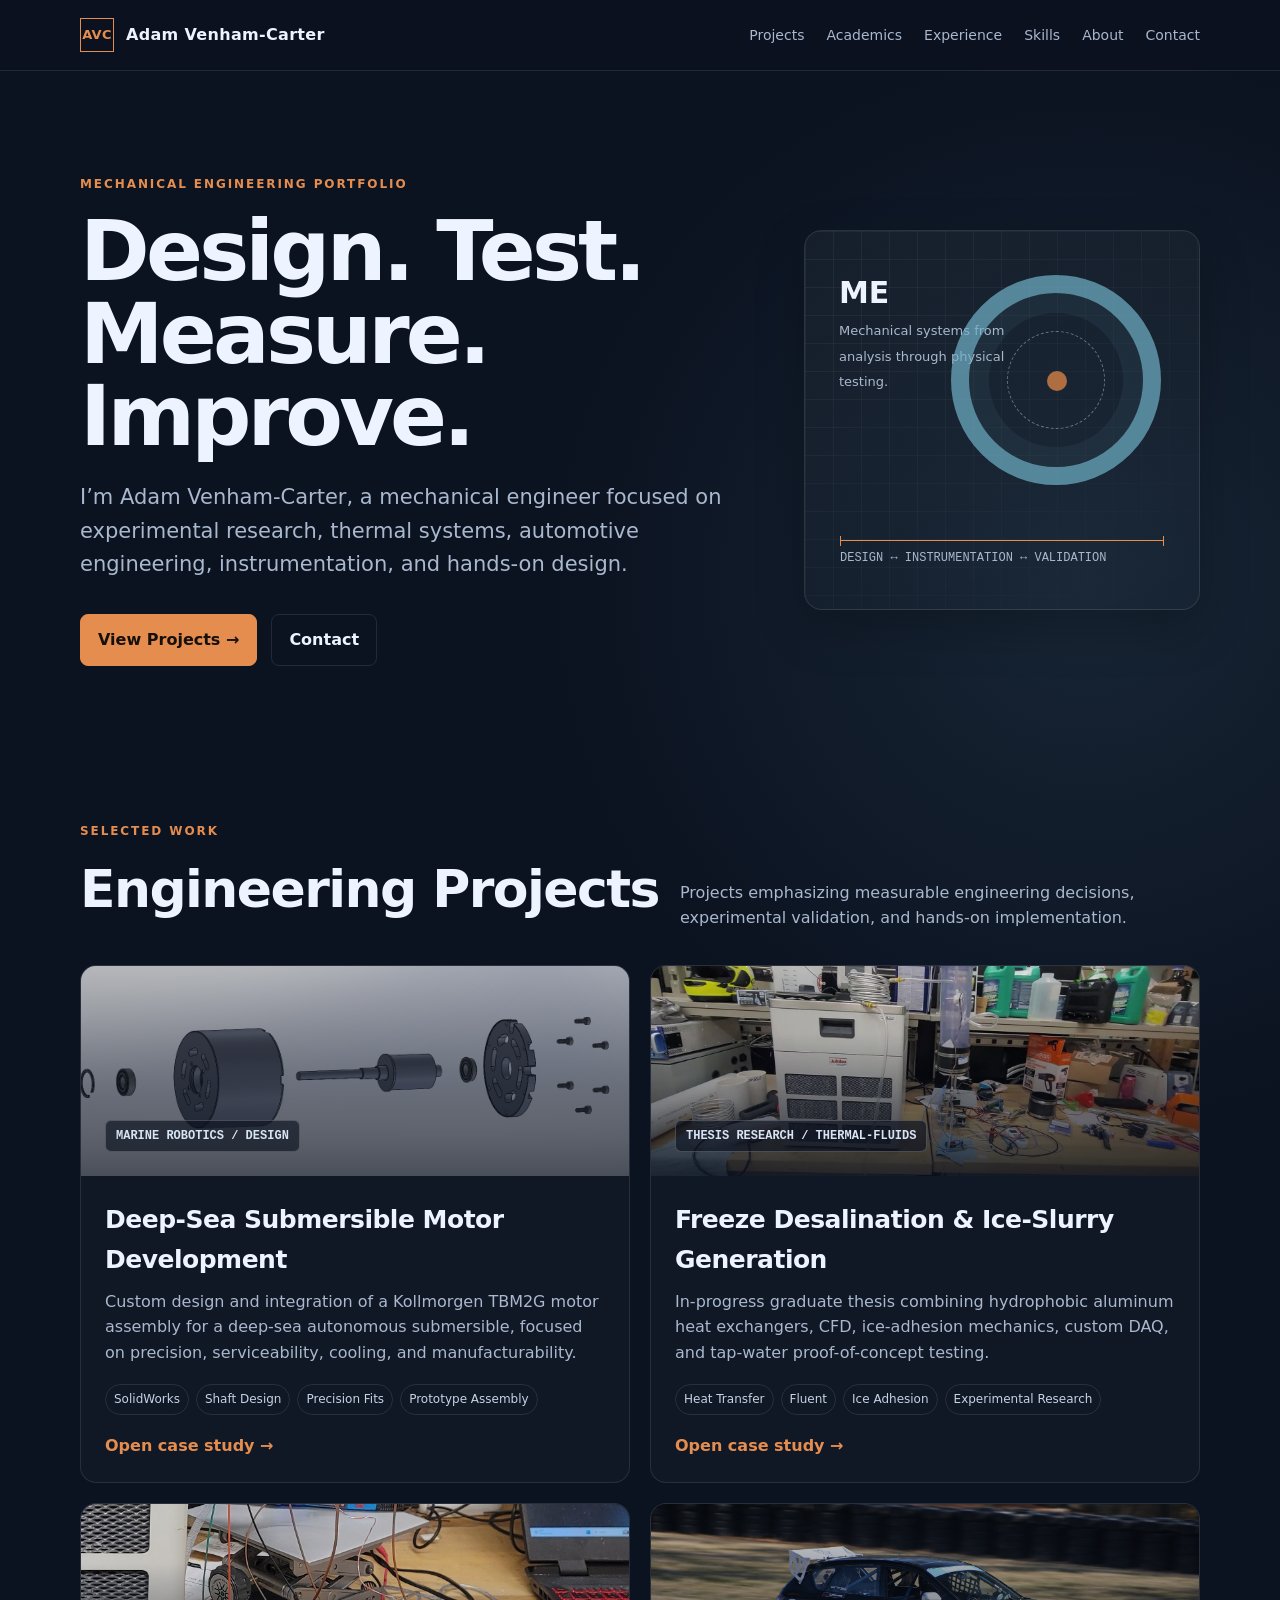
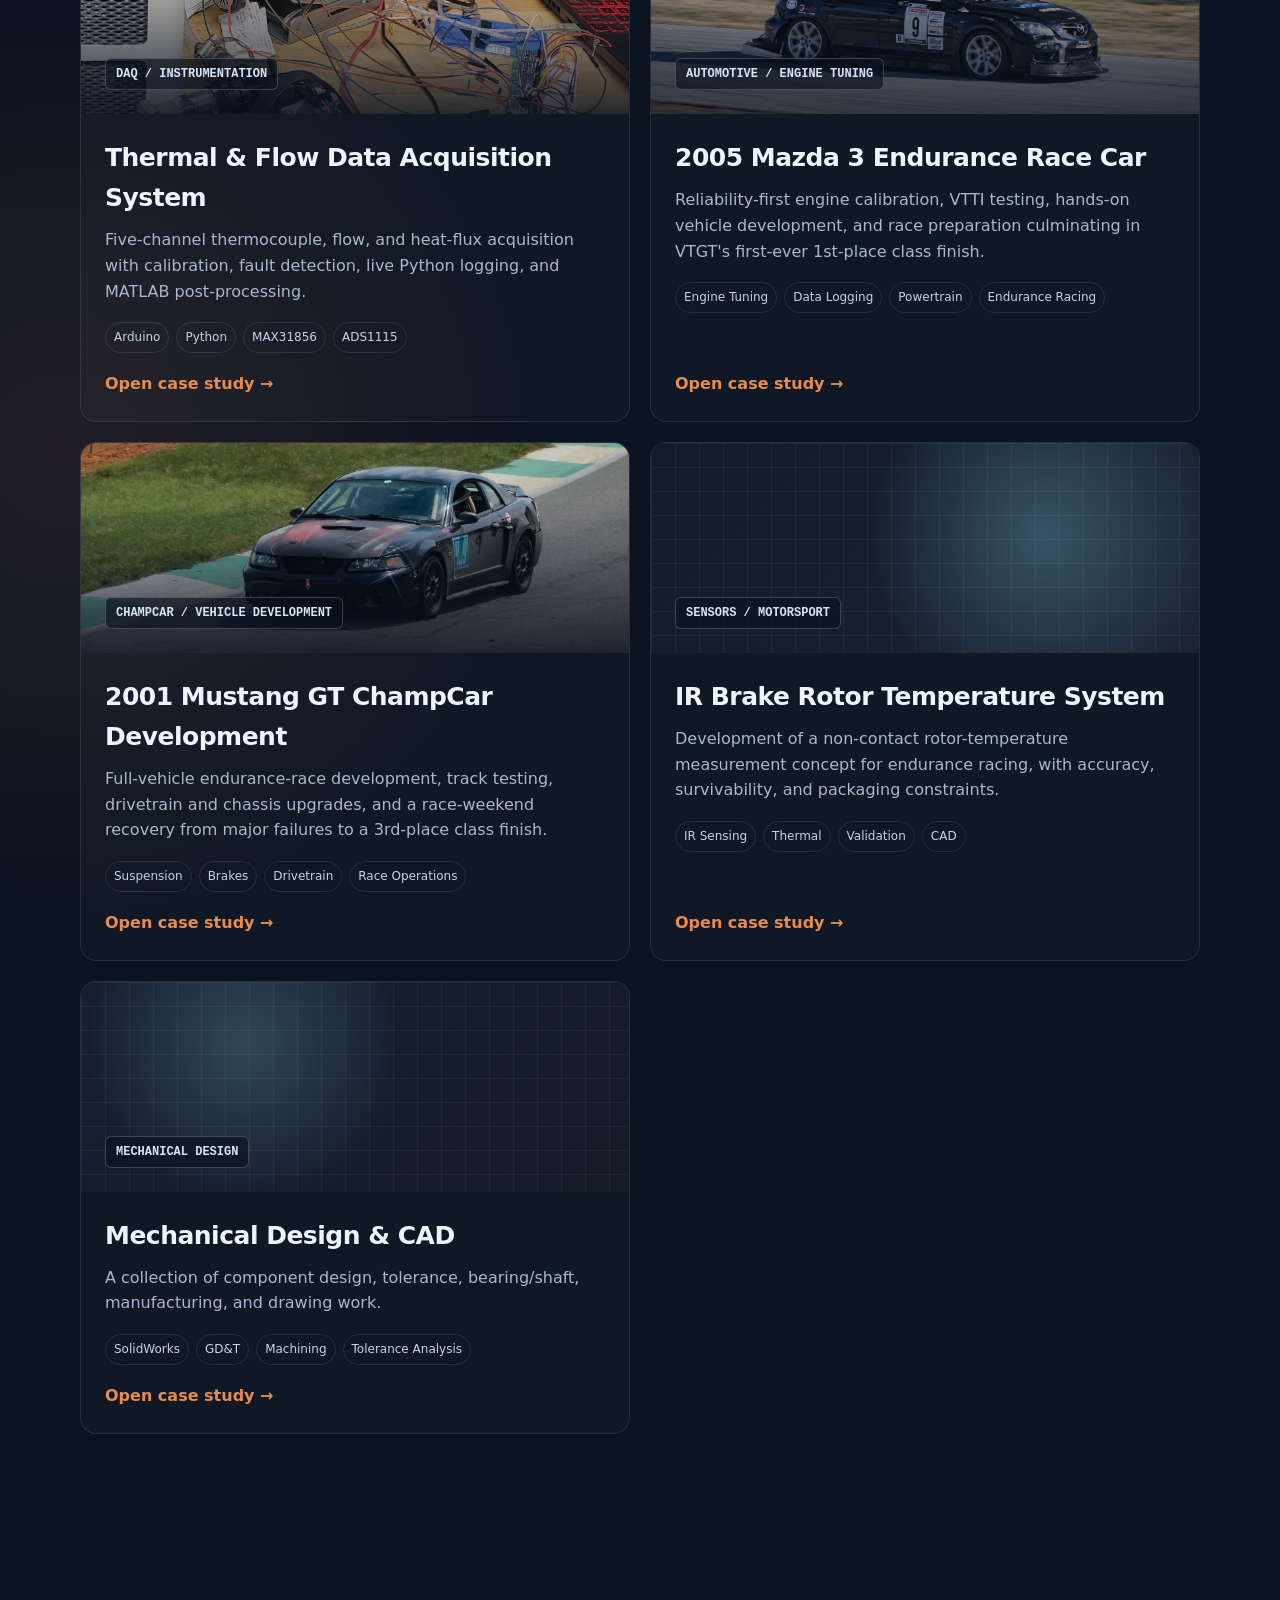
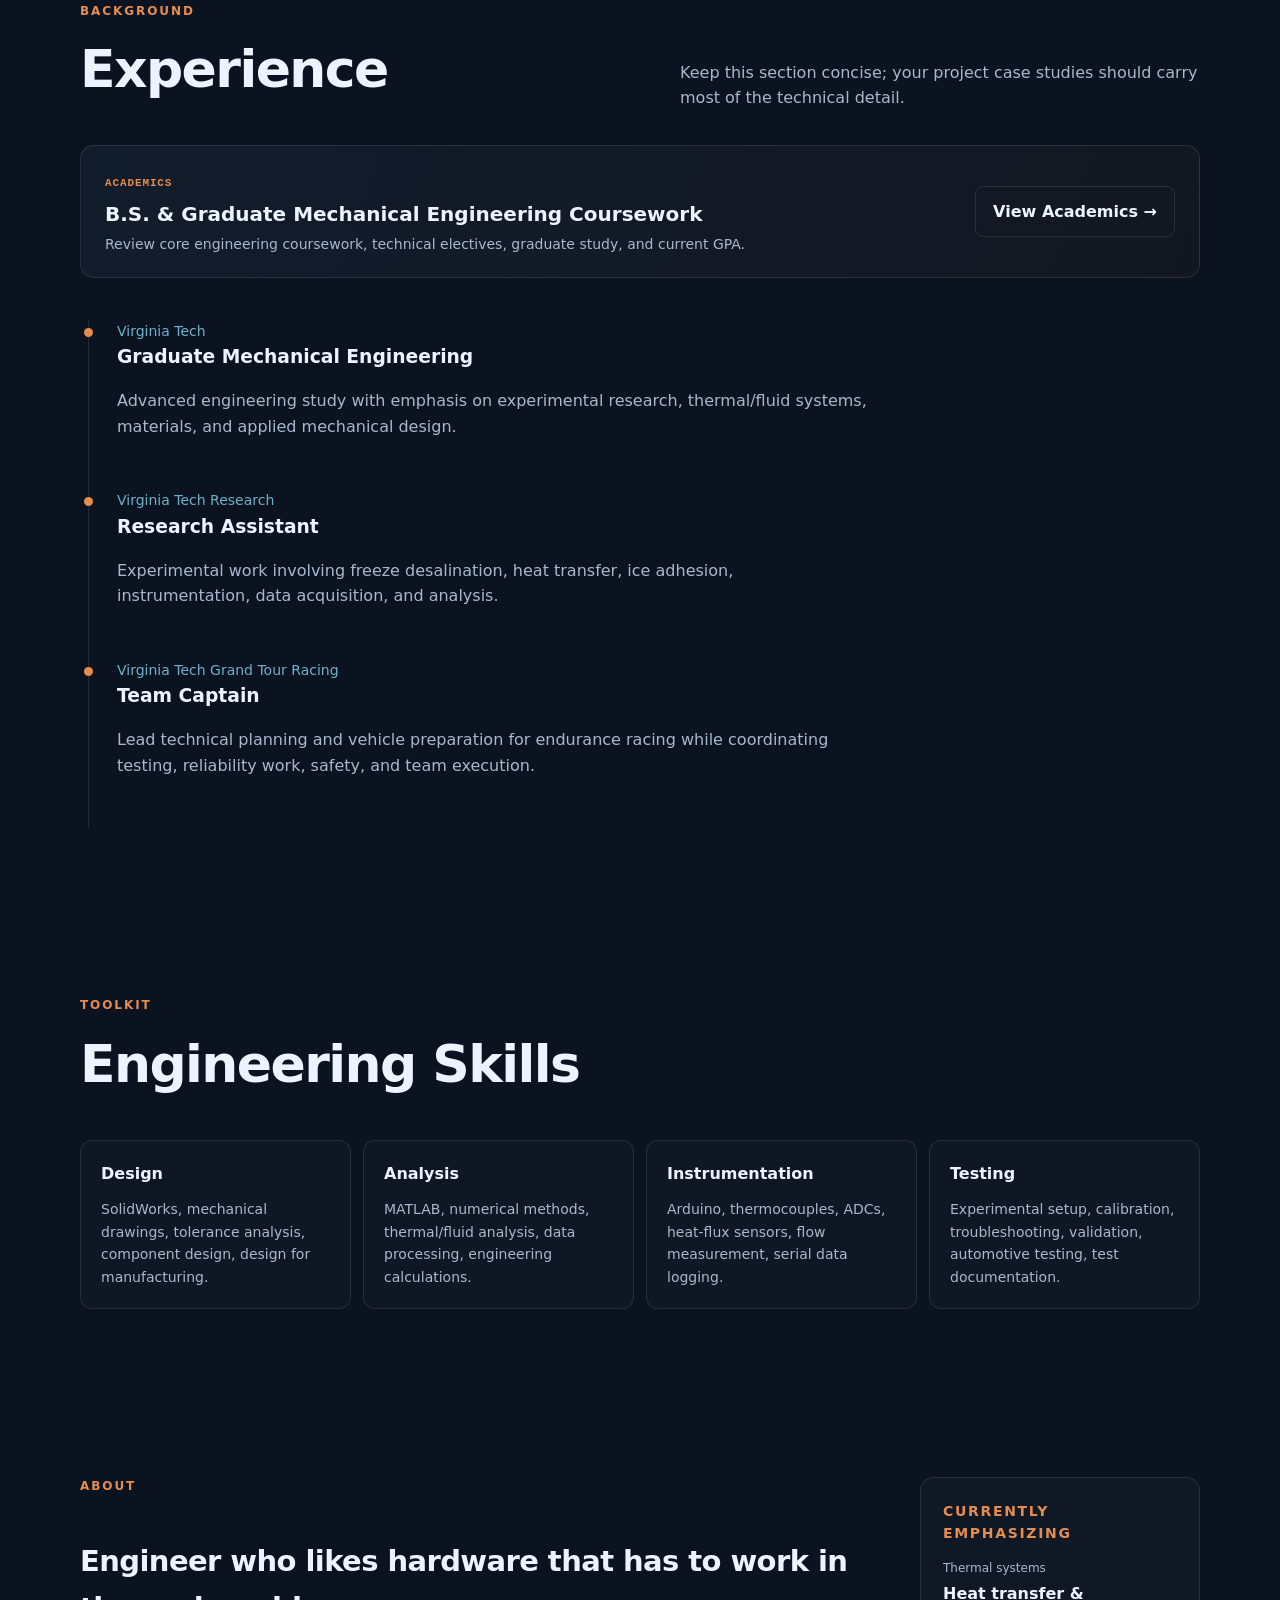
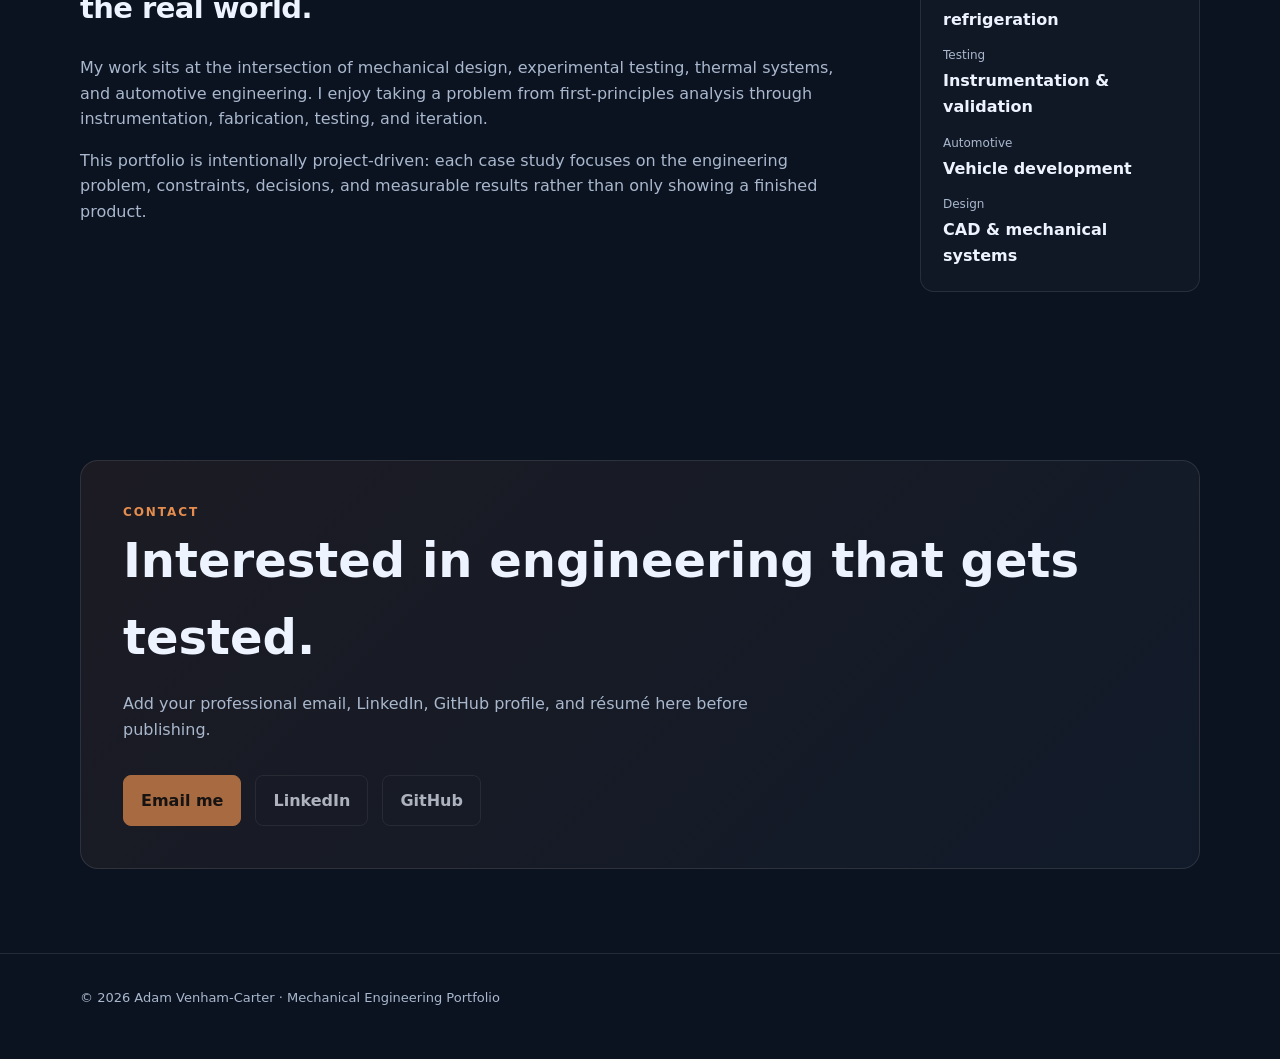
==== index.html @ ecc7b0bc "Polish freeze desalination Polish freeze desalination study and add DAQ V3 case study" ====
<!doctype html>
<html lang="en">
<head>
  <meta charset="utf-8">
  <meta name="viewport" content="width=device-width, initial-scale=1">
  <meta name="description" content="Engineering portfolio of Adam Venham-Carter — mechanical engineering, experimental research, automotive systems, instrumentation, and design.">
  <title>Adam Venham-Carter | Mechanical Engineering Portfolio</title>
  <link rel="stylesheet" href="styles.css">
</head>
<body>
<header class="site-header">
  <nav class="nav container" aria-label="Main navigation">
    <a class="brand" href="#top"><span class="brand-mark">AVC</span><span>Adam Venham-Carter</span></a>
    <button class="menu-btn" aria-label="Toggle navigation">Menu</button>
    <div class="nav-links">
      <a href="#projects">Projects</a><a href="academics.html">Academics</a><a href="#experience">Experience</a><a href="#skills">Skills</a><a href="#about">About</a><a href="#contact">Contact</a>
    </div>
  </nav>
</header>

<main id="top">
<section class="hero">
  <div class="container hero-grid">
    <div>
      <div class="eyebrow">Mechanical Engineering Portfolio</div>
      <h1>Design. Test. Measure. Improve.</h1>
      <p class="hero-copy">I’m Adam Venham-Carter, a mechanical engineer focused on experimental research, thermal systems, automotive engineering, instrumentation, and hands-on design.</p>
      <div class="cta-row">
        <a class="btn primary" href="#projects">View Projects →</a>
        <a class="btn secondary" href="#contact">Contact</a>
      </div>
    </div>
    <div class="hero-visual" aria-hidden="true">
      <div class="grid-paper"></div><div class="hero-stat"><strong>ME</strong><span>Mechanical systems from analysis through physical testing.</span></div><div class="rotor"></div><div class="dimension">DESIGN ↔ INSTRUMENTATION ↔ VALIDATION</div>
    </div>
  </div>
</section>

<section id="projects" class="section">
  <div class="container">
    <div class="section-head"><div><div class="kicker">Selected Work</div><h2>Engineering Projects</h2></div><p>Projects emphasizing measurable engineering decisions, experimental validation, and hands-on implementation.</p></div>
    <div class="project-grid">
      <article class="card"><div class="card-art art-cmar"><span class="art-label">MARINE ROBOTICS / DESIGN</span></div><div class="card-body"><h3>Deep-Sea Submersible Motor Development</h3><p>Custom design and integration of a Kollmorgen TBM2G motor assembly for a deep-sea autonomous submersible, focused on precision, serviceability, cooling, and manufacturability.</p><div class="tags"><span class="tag">SolidWorks</span><span class="tag">Shaft Design</span><span class="tag">Precision Fits</span><span class="tag">Prototype Assembly</span></div><a class="card-link" href="projects/cmar-motor.html">Open case study →</a></div></article>
      <article class="card freeze-card"><div class="card-art art-freeze"><img class="card-art-photo" src="assets/freeze/card-cover.jpg" alt="Freeze desalination proof-of-concept apparatus with chiller, aluminum coil, and separator"><span class="art-label">THESIS RESEARCH / THERMAL-FLUIDS</span></div><div class="card-body"><h3>Freeze Desalination &amp; Ice-Slurry Generation</h3><p>In-progress graduate thesis combining hydrophobic aluminum heat exchangers, CFD, ice-adhesion mechanics, custom DAQ, and tap-water proof-of-concept testing.</p><div class="tags"><span class="tag">Heat Transfer</span><span class="tag">Fluent</span><span class="tag">Ice Adhesion</span><span class="tag">Experimental Research</span></div><a class="card-link" href="projects/freeze-desalination.html">Open case study →</a></div></article>
      <article class="card daq-card"><div class="card-art art-daq"><img class="card-art-photo" src="assets/daq/hardware.jpg" alt="Arduino DAQ hardware connected to the freeze desalination experimental loop"><span class="art-label">DAQ / INSTRUMENTATION</span></div><div class="card-body"><h3>Thermal &amp; Flow Data Acquisition System</h3><p>Five-channel thermocouple, flow, and heat-flux acquisition with calibration, fault detection, live Python logging, and MATLAB post-processing.</p><div class="tags"><span class="tag">Arduino</span><span class="tag">Python</span><span class="tag">MAX31856</span><span class="tag">ADS1115</span></div><a class="card-link" href="projects/daq-system.html">Open case study →</a></div></article>
      <article class="card"><div class="card-art art-race"><span class="art-label">AUTOMOTIVE / ENGINE TUNING</span></div><div class="card-body"><h3>2005 Mazda 3 Endurance Race Car</h3><p>Reliability-first engine calibration, VTTI testing, hands-on vehicle development, and race preparation culminating in VTGT's first-ever 1st-place class finish.</p><div class="tags"><span class="tag">Engine Tuning</span><span class="tag">Data Logging</span><span class="tag">Powertrain</span><span class="tag">Endurance Racing</span></div><a class="card-link" href="projects/vtgt.html">Open case study →</a></div></article>
      <article class="card mustang-card"><div class="card-art art-mustang"><img class="card-art-photo" src="assets/mustang/track-testing.jpg" alt="2001 Ford Mustang GT number 409 on track during pre-race testing"><span class="art-label">CHAMPCAR / VEHICLE DEVELOPMENT</span></div><div class="card-body"><h3>2001 Mustang GT ChampCar Development</h3><p>Full-vehicle endurance-race development, track testing, drivetrain and chassis upgrades, and a race-weekend recovery from major failures to a 3rd-place class finish.</p><div class="tags"><span class="tag">Suspension</span><span class="tag">Brakes</span><span class="tag">Drivetrain</span><span class="tag">Race Operations</span></div><a class="card-link" href="projects/mustang-champcar.html">Open case study →</a></div></article>
      <article class="card"><div class="card-art art-brake"><span class="art-label">SENSORS / MOTORSPORT</span></div><div class="card-body"><h3>IR Brake Rotor Temperature System</h3><p>Development of a non-contact rotor-temperature measurement concept for endurance racing, with accuracy, survivability, and packaging constraints.</p><div class="tags"><span class="tag">IR Sensing</span><span class="tag">Thermal</span><span class="tag">Validation</span><span class="tag">CAD</span></div><a class="card-link" href="projects/brake-temperature.html">Open case study →</a></div></article>
      <article class="card"><div class="card-art art-cad"><span class="art-label">MECHANICAL DESIGN</span></div><div class="card-body"><h3>Mechanical Design & CAD</h3><p>A collection of component design, tolerance, bearing/shaft, manufacturing, and drawing work.</p><div class="tags"><span class="tag">SolidWorks</span><span class="tag">GD&T</span><span class="tag">Machining</span><span class="tag">Tolerance Analysis</span></div><a class="card-link" href="projects/mechanical-design.html">Open case study →</a></div></article>
    </div>
  </div>
</section>

<section id="experience" class="section">
  <div class="container">
    <div class="section-head"><div><div class="kicker">Background</div><h2>Experience</h2></div><p>Keep this section concise; your project case studies should carry most of the technical detail.</p></div>
    <div class="academics-callout"><div><span class="course-code">ACADEMICS</span><h3>B.S. &amp; Graduate Mechanical Engineering Coursework</h3><p>Review core engineering coursework, technical electives, graduate study, and current GPA.</p></div><a class="btn secondary" href="academics.html">View Academics →</a></div>
    <div class="timeline">
      <div class="timeline-item"><div class="meta">Virginia Tech</div><h3>Graduate Mechanical Engineering</h3><p>Advanced engineering study with emphasis on experimental research, thermal/fluid systems, materials, and applied mechanical design.</p></div>
      <div class="timeline-item"><div class="meta">Virginia Tech Research</div><h3>Research Assistant</h3><p>Experimental work involving freeze desalination, heat transfer, ice adhesion, instrumentation, data acquisition, and analysis.</p></div>
      <div class="timeline-item"><div class="meta">Virginia Tech Grand Tour Racing</div><h3>Team Captain</h3><p>Lead technical planning and vehicle preparation for endurance racing while coordinating testing, reliability work, safety, and team execution.</p></div>
    </div>
  </div>
</section>

<section id="skills" class="section">
  <div class="container">
    <div class="section-head"><div><div class="kicker">Toolkit</div><h2>Engineering Skills</h2></div></div>
    <div class="skills-grid">
      <div class="skill-group"><h3>Design</h3><p>SolidWorks, mechanical drawings, tolerance analysis, component design, design for manufacturing.</p></div>
      <div class="skill-group"><h3>Analysis</h3><p>MATLAB, numerical methods, thermal/fluid analysis, data processing, engineering calculations.</p></div>
      <div class="skill-group"><h3>Instrumentation</h3><p>Arduino, thermocouples, ADCs, heat-flux sensors, flow measurement, serial data logging.</p></div>
      <div class="skill-group"><h3>Testing</h3><p>Experimental setup, calibration, troubleshooting, validation, automotive testing, test documentation.</p></div>
    </div>
  </div>
</section>

<section id="about" class="section">
  <div class="container project-layout">
    <div class="project-content"><div class="kicker">About</div><h2>Engineer who likes hardware that has to work in the real world.</h2><p>My work sits at the intersection of mechanical design, experimental testing, thermal systems, and automotive engineering. I enjoy taking a problem from first-principles analysis through instrumentation, fabrication, testing, and iteration.</p><p>This portfolio is intentionally project-driven: each case study focuses on the engineering problem, constraints, decisions, and measurable results rather than only showing a finished product.</p></div>
    <aside class="project-aside"><h3>Currently emphasizing</h3><dl><dt>Thermal systems</dt><dd>Heat transfer & refrigeration</dd><dt>Testing</dt><dd>Instrumentation & validation</dd><dt>Automotive</dt><dd>Vehicle development</dd><dt>Design</dt><dd>CAD & mechanical systems</dd></dl></aside>
  </div>
</section>

<section id="contact" class="section">
  <div class="container"><div class="contact"><div class="kicker">Contact</div><h2>Interested in engineering that gets tested.</h2><p>Add your professional email, LinkedIn, GitHub profile, and résumé here before publishing.</p><div class="cta-row"><a class="btn primary placeholder" href="#" data-placeholder="Replace this button with your professional email address in index.html.">Email me</a><a class="btn secondary placeholder" href="#" data-placeholder="Replace this button with your LinkedIn URL in index.html.">LinkedIn</a><a class="btn secondary placeholder" href="#" data-placeholder="Replace this button with your GitHub profile URL in index.html.">GitHub</a></div></div></div>
</section>
</main>
<footer><div class="container">© <span data-year></span> Adam Venham-Carter · Mechanical Engineering Portfolio</div></footer>
<script src="script.js"></script>
</body>
</html>
---- styles.css ----
:root {
  --bg: #0b1220;
  --panel: #111b2d;
  --panel-2: #17243a;
  --text: #eef4ff;
  --muted: #a9b8cd;
  --accent: #e58d4e;
  --accent-2: #6fb1c8;
  --line: rgba(255,255,255,.10);
  --max: 1120px;
  --shadow: 0 18px 50px rgba(0,0,0,.22);
}

* { box-sizing: border-box; }
html { scroll-behavior: smooth; }
body {
  margin: 0;
  font-family: Inter, ui-sans-serif, system-ui, -apple-system, BlinkMacSystemFont, "Segoe UI", sans-serif;
  color: var(--text);
  background:
    radial-gradient(circle at 85% 10%, rgba(111,177,200,.12), transparent 34rem),
    radial-gradient(circle at 5% 35%, rgba(229,141,78,.10), transparent 30rem),
    var(--bg);
  line-height: 1.6;
}
a { color: inherit; text-decoration: none; }
img { max-width: 100%; display: block; }
.container { width: min(calc(100% - 40px), var(--max)); margin: 0 auto; }

.site-header {
  position: sticky; top: 0; z-index: 20;
  backdrop-filter: blur(14px);
  background: rgba(11,18,32,.82);
  border-bottom: 1px solid var(--line);
}
.nav { min-height: 70px; display: flex; align-items: center; justify-content: space-between; gap: 24px; }
.brand { display: flex; align-items: center; gap: 12px; font-weight: 800; letter-spacing: .02em; }
.brand-mark { width: 34px; height: 34px; border: 1px solid var(--accent); display: grid; place-items: center; font-size: 13px; color: var(--accent); }
.nav-links { display: flex; gap: 22px; color: var(--muted); font-size: 14px; }
.nav-links a:hover { color: var(--text); }
.menu-btn { display: none; background: none; color: var(--text); border: 1px solid var(--line); border-radius: 8px; padding: 8px 10px; }

.hero { padding: 104px 0 72px; position: relative; overflow: hidden; }
.hero-grid { display: grid; grid-template-columns: 1.25fr .75fr; gap: 64px; align-items: center; }
.eyebrow, .kicker { color: var(--accent); text-transform: uppercase; letter-spacing: .16em; font-size: 12px; font-weight: 800; }
h1 { font-size: clamp(48px, 7vw, 84px); line-height: .98; letter-spacing: -.045em; margin: 16px 0 24px; max-width: 900px; }
.hero-copy { max-width: 720px; color: var(--muted); font-size: clamp(18px, 2vw, 21px); }
.cta-row { margin-top: 32px; display: flex; gap: 14px; flex-wrap: wrap; }
.btn { padding: 12px 17px; border-radius: 8px; font-weight: 750; border: 1px solid var(--line); display: inline-flex; align-items: center; gap: 8px; }
.btn.primary { background: var(--accent); border-color: var(--accent); color: #16100b; }
.btn.secondary:hover { border-color: rgba(255,255,255,.35); }

.hero-visual { min-height: 380px; border: 1px solid var(--line); background: linear-gradient(160deg, rgba(255,255,255,.04), rgba(255,255,255,.01)); box-shadow: var(--shadow); position: relative; overflow: hidden; border-radius: 18px; }
.grid-paper { position: absolute; inset: 0; background-image: linear-gradient(rgba(255,255,255,.055) 1px, transparent 1px), linear-gradient(90deg, rgba(255,255,255,.055) 1px, transparent 1px); background-size: 28px 28px; mask-image: linear-gradient(to bottom right,#000,transparent); }
.rotor { position: absolute; width: 210px; aspect-ratio: 1; border: 18px solid rgba(111,177,200,.7); border-radius: 50%; right: 38px; top: 44px; box-shadow: inset 0 0 0 20px rgba(111,177,200,.07); }
.rotor::before, .rotor::after { content:""; position:absolute; inset: 38px; border: 1px dashed rgba(255,255,255,.35); border-radius:50%; }
.rotor::after { inset: 78px; background: var(--bg); border: 10px solid rgba(229,141,78,.75); }
.dimension { position: absolute; left: 35px; bottom: 44px; right: 35px; border-top: 1px solid var(--accent); color: var(--muted); padding-top: 10px; font: 12px ui-monospace, SFMono-Regular, Menlo, monospace; }
.dimension::before, .dimension::after { content:""; position:absolute; top:-5px; width:1px; height:10px; background:var(--accent); }
.dimension::before { left:0; }.dimension::after{right:0;}
.hero-stat { position:absolute; left:34px; top:38px; max-width:180px; }
.hero-stat strong { display:block; font-size:30px; }.hero-stat span{color:var(--muted);font-size:13px;}

.section { padding: 84px 0; }
.section-head { display:flex; align-items:end; justify-content:space-between; gap:20px; margin-bottom: 34px; }
.section-head h2 { font-size: clamp(32px,5vw,52px); margin: 7px 0 0; letter-spacing: -.03em; }
.section-head p { max-width: 520px; color: var(--muted); margin:0; }

.project-grid { display:grid; grid-template-columns:repeat(2,minmax(0,1fr)); gap:20px; }
.card { border:1px solid var(--line); border-radius:16px; overflow:hidden; background:rgba(255,255,255,.025); transition:transform .18s ease, border-color .18s ease; display:flex; flex-direction:column; min-width:0; }
.card:hover { transform: translateY(-4px); border-color: rgba(229,141,78,.45); }
.card-art { min-height:210px; position:relative; display:flex; align-items:flex-end; padding:24px; overflow:hidden; }
.card-art::before { content:""; position:absolute; inset:0; z-index:1; background-image: linear-gradient(rgba(255,255,255,.05) 1px, transparent 1px), linear-gradient(90deg, rgba(255,255,255,.05) 1px, transparent 1px); background-size: 24px 24px; pointer-events:none; }
.card-art-photo { position:absolute; inset:0; width:100%; height:100%; object-fit:cover; z-index:0; }
.art-freeze { background: radial-gradient(circle at 70% 30%,rgba(111,177,200,.42),transparent 11rem),linear-gradient(135deg,#172a43,#10192a); }
.art-daq { background: radial-gradient(circle at 28% 30%,rgba(229,141,78,.35),transparent 10rem),linear-gradient(135deg,#1d2536,#0f1f26); }
.art-race { background: radial-gradient(circle at 72% 55%,rgba(229,141,78,.34),transparent 12rem),linear-gradient(135deg,#191f2b,#2a1820); }
.art-brake { background: radial-gradient(circle at 72% 43%,rgba(111,177,200,.35),transparent 11rem),linear-gradient(135deg,#121b29,#1b2434); }
.art-cad { background: radial-gradient(circle at 30% 30%,rgba(111,177,200,.28),transparent 10rem),linear-gradient(135deg,#161f31,#151a27); }
.art-label { position:relative; z-index:2; font: 700 12px ui-monospace, SFMono-Regular, Menlo, monospace; color:#d8e4f4; border:1px solid rgba(255,255,255,.2); background:rgba(11,18,32,.65); padding:8px 10px; border-radius:6px; }
.card-body { padding:24px; display:flex; flex-direction:column; flex:1; min-width:0; }
.card-body h3 { margin:0 0 9px; font-size:25px; letter-spacing:-.02em; }
.card-body p { color:var(--muted); margin:0 0 18px; }
.tags { display:flex; flex-wrap:wrap; gap:7px; }
.tag { padding:5px 8px; border-radius:999px; border:1px solid var(--line); color:#c6d3e5; font-size:12px; }
.card-link { display:inline-block; margin-top:auto; padding-top:18px; color:var(--accent); font-weight:750; }

.timeline { border-left:1px solid var(--line); margin-left:8px; }
.timeline-item { padding:0 0 34px 28px; position:relative; }
.timeline-item::before { content:""; position:absolute; width:9px;height:9px;border-radius:50%;background:var(--accent);left:-5px;top:8px; }
.timeline-item h3 { margin:0 0 4px; }.timeline-item .meta{color:var(--accent-2);font-size:14px}.timeline-item p{color:var(--muted);max-width:750px;}

.skills-grid { display:grid; grid-template-columns:repeat(4,1fr); gap:12px; }
.skill-group { border:1px solid var(--line); border-radius:12px; padding:20px; background:rgba(255,255,255,.02); }
.skill-group h3 { font-size:16px; margin:0 0 12px; }.skill-group p{color:var(--muted);font-size:14px;margin:0;}

.contact { border:1px solid var(--line); border-radius:18px; padding:42px; background:linear-gradient(135deg,rgba(229,141,78,.08),rgba(111,177,200,.06)); }
.contact h2 { font-size:clamp(32px,5vw,48px);margin:0 0 12px; }.contact p{color:var(--muted);max-width:650px;}
.placeholder { cursor:not-allowed; opacity:.7; }
footer { padding:34px 0 50px; border-top:1px solid var(--line); color:var(--muted); font-size:13px; }

/* Project detail pages */
.project-hero { padding:80px 0 44px; }
.project-hero h1 { font-size:clamp(42px,6vw,70px); max-width:920px; }
.project-meta { display:flex; flex-wrap:wrap; gap:10px; margin:24px 0; }
.project-layout { display:grid; grid-template-columns:minmax(0,1fr) 280px; gap:60px; align-items:start; }
.project-content h2 { margin-top:42px; font-size:29px; letter-spacing:-.02em; }
.project-content p, .project-content li { color:var(--muted); }
.project-content strong { color:var(--text); }
.project-content ul { padding-left:20px; }
.project-aside { position:sticky; top:100px; border:1px solid var(--line); border-radius:14px; padding:22px; background:rgba(255,255,255,.025); }
.project-aside h3 { margin-top:0; font-size:14px; text-transform:uppercase; letter-spacing:.12em; color:var(--accent); }
.project-aside dl { margin:0; }.project-aside dt{color:var(--muted);font-size:12px;margin-top:14px}.project-aside dd{margin:3px 0 0;font-weight:650;}
.figure-placeholder { min-height:300px; border:1px dashed rgba(255,255,255,.22); border-radius:12px; display:grid; place-items:center; text-align:center; padding:24px; color:var(--muted); background:rgba(255,255,255,.018); margin:26px 0; }
.callout { border-left:3px solid var(--accent); background:rgba(229,141,78,.06); padding:16px 18px; margin:24px 0; color:#d9e3f0; }
.back { display:inline-block; color:var(--muted); margin-top:24px; }

@media (max-width: 850px) {
  .hero-grid,.project-layout{grid-template-columns:1fr}.hero-visual{min-height:320px}.project-grid{grid-template-columns:1fr}.skills-grid{grid-template-columns:1fr 1fr}.project-aside{position:static;order:-1}.nav-links{display:none}.nav-links.open{display:flex;position:absolute;top:70px;left:0;right:0;flex-direction:column;padding:22px;background:#0b1220;border-bottom:1px solid var(--line)}.menu-btn{display:block}
}
@media (max-width: 520px){.container{width:min(calc(100% - 28px),var(--max))}.hero{padding-top:72px}.section{padding:64px 0}.skills-grid{grid-template-columns:1fr}.contact{padding:28px}.rotor{right:8px}.hero-stat{left:22px}}


/* Academics */
.nav-links a.active { color: var(--text); }
.academics-hero { padding-bottom: 58px; }
.degree-grid { display:grid; grid-template-columns:repeat(2,minmax(0,1fr)); gap:18px; margin-top:38px; max-width:1120px; }
.degree-card { border:1px solid var(--line); border-radius:16px; padding:26px; background:linear-gradient(145deg,rgba(255,255,255,.04),rgba(255,255,255,.018)); box-shadow:var(--shadow); }
.degree-card h2 { font-size:clamp(21px,2.15vw,26px); margin:0 0 4px; letter-spacing:-.02em; white-space:nowrap; }
.degree-card p { color:var(--muted); margin:0 0 22px; }
.degree-label { color:var(--accent-2); font-size:12px; font-weight:800; text-transform:uppercase; letter-spacing:.13em; }
.gpa { display:flex; align-items:baseline; gap:8px; border-top:1px solid var(--line); padding-top:18px; }
.gpa strong { font-size:42px; line-height:1; letter-spacing:-.04em; color:var(--text); }
.gpa span { color:var(--muted); font-size:14px; }
.academic-note { color:var(--muted); font-size:14px; margin-top:18px; }
.transcript-actions { margin-top:20px; }
.transcript-note { color:var(--muted); font-size:12px; margin:9px 0 0; }
.course-section { padding-top:72px; padding-bottom:72px; }
.alt-section { background:rgba(255,255,255,.014); border-top:1px solid rgba(255,255,255,.04); border-bottom:1px solid rgba(255,255,255,.04); }
.course-list { display:grid; gap:0; border:1px solid var(--line); border-radius:16px; overflow:hidden; background:rgba(255,255,255,.018); }
.course-row { display:grid; grid-template-columns:minmax(280px,.72fr) minmax(0,1.28fr); gap:28px; align-items:center; padding:18px 22px; border-bottom:1px solid var(--line); }
.course-row:last-child { border-bottom:0; }
.course-row:hover { background:rgba(255,255,255,.025); }
.course-row h3 { margin:4px 0 0; font-size:17px; letter-spacing:-.01em; }
.course-row p { margin:0; color:var(--muted); font-size:14px; }
.course-code { display:inline-block; color:var(--accent); font:800 11px ui-monospace,SFMono-Regular,Menlo,monospace; letter-spacing:.08em; }
.featured-courses .course-row { background:linear-gradient(90deg,rgba(229,141,78,.025),transparent 42%); }
.graduate-courses .course-row { background:linear-gradient(90deg,rgba(111,177,200,.025),transparent 42%); }
.status-badge { display:inline-block; margin-left:8px; color:#cfe6ee; border:1px solid rgba(111,177,200,.34); background:rgba(111,177,200,.09); border-radius:999px; padding:2px 7px; font-size:10px; font-weight:800; text-transform:uppercase; letter-spacing:.08em; }
.course-row.in-progress { box-shadow:inset 3px 0 0 rgba(111,177,200,.75); }
.course-source-note { margin-top:18px; color:var(--muted); font-size:12px; max-width:880px; }
.academic-next { margin-top:8px; }
.academics-callout { display:flex; align-items:center; justify-content:space-between; gap:24px; border:1px solid var(--line); border-radius:14px; padding:22px 24px; margin:0 0 42px; background:linear-gradient(110deg,rgba(111,177,200,.07),rgba(229,141,78,.04)); }
.academics-callout h3 { margin:4px 0 3px; font-size:20px; }
.academics-callout p { margin:0; color:var(--muted); font-size:14px; }

@media (max-width: 850px) {
  .degree-grid { grid-template-columns:1fr; }
  .degree-card h2 { white-space:normal; }
  .course-row { grid-template-columns:1fr; gap:8px; }
  .academics-callout { align-items:flex-start; flex-direction:column; }
}

/* CMAR motor case study */
.cmar-hero { padding-bottom: 36px; }
.project-hero-media { margin: 38px 0 0; border:1px solid var(--line); border-radius:18px; overflow:hidden; background:#eef1f6; box-shadow:var(--shadow); }
.project-hero-media img { width:100%; height:auto; }
.project-hero-media figcaption, .project-figure figcaption { padding:13px 16px; color:var(--muted); font-size:13px; background:rgba(11,18,32,.98); border-top:1px solid var(--line); }
.project-case-section { padding-top:36px; }
.requirement-grid { display:grid; grid-template-columns:repeat(2,minmax(0,1fr)); gap:12px; margin:24px 0 34px; }
.requirement-card { border:1px solid var(--line); border-radius:12px; padding:18px; background:rgba(255,255,255,.022); }
.requirement-card > span { color:var(--accent); font:800 11px ui-monospace,SFMono-Regular,Menlo,monospace; letter-spacing:.08em; }
.requirement-card h3 { margin:5px 0 6px; font-size:17px; }
.requirement-card p { margin:0; font-size:13px; }
.project-figure { margin:24px 0; border:1px solid var(--line); border-radius:14px; overflow:hidden; background:rgba(255,255,255,.02); }
.project-figure img { width:100%; height:auto; }
.image-on-light img, .drawing-figure img { background:#f3f5f8; }
.figure-grid { display:grid; gap:16px; margin:22px 0; }
.figure-grid.two-up { grid-template-columns:repeat(2,minmax(0,1fr)); }
.figure-grid .project-figure { margin:0; }
.photo-grid .project-figure img { aspect-ratio:4/3; object-fit:cover; }
.final-prototype img { max-height:700px; object-fit:cover; object-position:center; }
.status-panel { margin:28px 0 12px; padding:18px 20px; border:1px solid rgba(111,177,200,.28); background:rgba(111,177,200,.07); border-radius:12px; }
.status-panel > div { display:flex; align-items:center; gap:9px; }
.status-panel p { margin:5px 0 0 19px; font-size:13px; }
.status-dot { width:10px; height:10px; border-radius:50%; background:var(--accent-2); box-shadow:0 0 0 4px rgba(111,177,200,.10); }
.art-cmar { background:linear-gradient(rgba(11,18,32,.30),rgba(11,18,32,.74)),url('assets/cmar/exploded-cad.jpg') center/cover no-repeat; }
.art-cmar::before { background-image:none; }
@media (max-width:850px){.requirement-grid,.figure-grid.two-up{grid-template-columns:1fr}.project-hero-media{margin-top:28px}}

/* VTGT Mazda 3 endurance-racing case study */
.vtgt-hero { padding-bottom:36px; }
.vtgt-hero-media { background:#0d1320; }
.vtgt-hero-media img { max-height:680px; object-fit:cover; object-position:center 52%; }
.race-result-strip { display:grid; grid-template-columns:repeat(4,minmax(0,1fr)); gap:10px; margin-top:14px; }
.race-result { border:1px solid var(--line); border-radius:12px; background:rgba(255,255,255,.028); padding:16px 18px; min-height:112px; display:flex; flex-direction:column; justify-content:center; }
.race-result span { color:var(--muted); font-size:11px; text-transform:uppercase; letter-spacing:.12em; font-weight:800; }
.race-result strong { font-size:28px; line-height:1.15; letter-spacing:-.03em; margin-top:5px; }
.race-result small { color:var(--muted); font-size:12px; margin-top:3px; }
.race-result.primary-result { border-color:rgba(229,141,78,.52); background:linear-gradient(135deg,rgba(229,141,78,.15),rgba(229,141,78,.035)); }
.race-result.primary-result strong { color:#ffd1ad; }
.vtgt-callout { margin-top:28px; }
.case-jump { display:flex; gap:9px; flex-wrap:wrap; margin:30px 0 8px; padding-bottom:25px; border-bottom:1px solid var(--line); }
.case-jump a { color:var(--muted); border:1px solid var(--line); border-radius:999px; padding:7px 11px; font-size:12px; font-weight:700; }
.case-jump a:hover { color:var(--text); border-color:rgba(229,141,78,.45); }
.case-block { scroll-margin-top:92px; padding-top:3px; }
.section-kicker { color:var(--accent-2); font:800 11px ui-monospace,SFMono-Regular,Menlo,monospace; letter-spacing:.12em; text-transform:uppercase; margin-top:42px; }
.case-block .section-kicker + h2 { margin-top:7px; }
.subhead { margin:30px 0 8px; font-size:20px; letter-spacing:-.01em; }
.tuning-decision-grid { display:grid; grid-template-columns:1.18fr .82fr; gap:14px; margin:22px 0 32px; }
.decision-summary, .weight-list { border:1px solid var(--line); border-radius:14px; overflow:hidden; background:rgba(255,255,255,.02); }
.decision-score { display:grid; grid-template-columns:82px 64px minmax(0,1fr); gap:10px; align-items:center; padding:13px 16px; border-bottom:1px solid var(--line); }
.decision-score:last-child { border-bottom:0; }
.decision-score span { color:var(--muted); font-size:11px; text-transform:uppercase; letter-spacing:.08em; font-weight:800; }
.decision-score strong { font-size:22px; }
.decision-score small { color:var(--muted); line-height:1.35; }
.decision-score.selected { box-shadow:inset 3px 0 0 var(--accent); background:rgba(229,141,78,.07); }
.weight-list { padding:7px 16px; }
.weight-list div { display:flex; justify-content:space-between; gap:18px; padding:10px 0; border-bottom:1px solid var(--line); color:var(--muted); font-size:13px; }
.weight-list div:last-child { border-bottom:0; }
.weight-list strong { color:var(--text); }
.light-plot img { background:#fff; }
.tuning-map-grid img { aspect-ratio:1.7/1; object-fit:contain; padding:4px; }
.validation-grid { display:grid; grid-template-columns:repeat(2,minmax(0,1fr)); gap:12px; margin:22px 0; }
.validation-card { border:1px solid var(--line); border-radius:12px; padding:17px 18px; background:rgba(111,177,200,.045); }
.validation-card span { color:var(--accent-2); font-size:11px; text-transform:uppercase; letter-spacing:.1em; font-weight:800; }
.validation-card strong { display:block; font-size:24px; margin:3px 0 4px; letter-spacing:-.03em; }
.validation-card p { margin:0; font-size:12px; line-height:1.5; }
.validation-plots img { aspect-ratio:1.72/1; object-fit:contain; padding:4px; }
.vtgt-status { border-color:rgba(229,141,78,.3); background:rgba(229,141,78,.06); }
.vtgt-status .status-dot { background:var(--accent); box-shadow:0 0 0 4px rgba(229,141,78,.10); }
.whole-car-grid { display:grid; grid-template-columns:repeat(2,minmax(0,1fr)); gap:12px; margin:24px 0 8px; }
.whole-car-card { border:1px solid var(--line); border-radius:12px; padding:18px; background:rgba(255,255,255,.021); }
.whole-car-card span { color:var(--accent); font:800 10px ui-monospace,SFMono-Regular,Menlo,monospace; letter-spacing:.11em; text-transform:uppercase; }
.whole-car-card h3 { margin:5px 0 6px; font-size:18px; }
.whole-car-card p { margin:0; font-size:13px; }
.engine-rebuild-figure img { max-height:620px; object-fit:contain; background:#f4f4f4; }
.race-day-grid img { aspect-ratio:4/3; object-fit:cover; }
.lesson-strip { display:flex; flex-wrap:wrap; gap:8px; margin:18px 0 8px; }
.lesson-strip span { border:1px solid rgba(229,141,78,.25); background:rgba(229,141,78,.055); border-radius:999px; color:#d9c2af; padding:7px 10px; font-size:12px; font-weight:700; }
.race-stats-table { margin:22px 0 28px; border:1px solid var(--line); border-radius:14px; overflow:hidden; }
.race-stat-row { display:grid; grid-template-columns:1.25fr .8fr .8fr; gap:12px; padding:13px 16px; border-bottom:1px solid var(--line); align-items:center; }
.race-stat-row:last-child { border-bottom:0; }
.race-stat-row.header { background:rgba(255,255,255,.035); color:var(--muted); font-size:11px; text-transform:uppercase; letter-spacing:.08em; font-weight:800; }
.race-stat-row:not(.header) span:last-child { color:#ffd1ad; font-weight:800; }
.team-win-figure img { max-height:720px; object-fit:cover; object-position:center; }
.result-callout { margin-top:26px; }
.vtgt-aside .aside-highlight { margin-top:22px; padding:14px; border:1px solid rgba(229,141,78,.26); border-radius:10px; background:rgba(229,141,78,.06); }
.aside-highlight span { display:block; color:var(--accent); font-size:10px; text-transform:uppercase; letter-spacing:.1em; font-weight:800; }
.aside-highlight strong { display:block; margin-top:4px; font-size:15px; }
.art-race { background:linear-gradient(rgba(11,18,32,.18),rgba(11,18,32,.78)),url('assets/vtgt/card-cover.png') center center/cover no-repeat; }
.art-race::before { background-image:none; }

@media (max-width:850px){
  .race-result-strip{grid-template-columns:repeat(2,minmax(0,1fr));}
  .tuning-decision-grid,.validation-grid,.whole-car-grid{grid-template-columns:1fr;}
  .decision-score{grid-template-columns:72px 56px minmax(0,1fr);}
}
@media (max-width:520px){
  .race-result-strip{grid-template-columns:1fr 1fr;}
  .race-result{padding:14px;min-height:100px;}
  .race-result strong{font-size:24px;}
  .race-stat-row{grid-template-columns:1.1fr .7fr .7fr;font-size:12px;gap:8px;padding:12px;}
}

/* 2001 Mustang GT ChampCar case study */
.art-mustang { background:#0d1320; }
.art-mustang .card-art-photo { object-position:center 52%; transform:scale(1.01); }
.art-mustang::before { background:linear-gradient(180deg,rgba(11,18,32,.04) 28%,rgba(11,18,32,.82) 100%); }
.mustang-card .art-label { max-width:100%; }
.mustang-hero { padding-bottom:36px; }
.mustang-hero-media { background:#0d1320; }
.mustang-hero-media img { width:100%; max-height:760px; object-fit:cover; object-position:center 55%; }
.mustang-result-strip { display:grid; grid-template-columns:repeat(4,minmax(0,1fr)); gap:10px; margin-top:14px; }
.mustang-result { border:1px solid var(--line); border-radius:12px; background:rgba(255,255,255,.028); padding:16px 18px; min-height:112px; display:flex; flex-direction:column; justify-content:center; }
.mustang-result span { color:var(--muted); font-size:11px; text-transform:uppercase; letter-spacing:.12em; font-weight:800; }
.mustang-result strong { font-size:27px; line-height:1.15; letter-spacing:-.03em; margin-top:5px; }
.mustang-result small { color:var(--muted); font-size:12px; margin-top:3px; }
.mustang-result.primary-result { border-color:rgba(229,141,78,.52); background:linear-gradient(135deg,rgba(229,141,78,.15),rgba(229,141,78,.035)); }
.mustang-result.primary-result strong { color:#ffd1ad; }
.mustang-callout { margin-top:28px; }
.mustang-system-grid { display:grid; grid-template-columns:repeat(2,minmax(0,1fr)); gap:12px; margin:24px 0 30px; }
.mustang-system-card { border:1px solid var(--line); border-radius:12px; padding:18px; background:rgba(255,255,255,.022); }
.mustang-system-card > span { color:var(--accent); font:800 10px ui-monospace,SFMono-Regular,Menlo,monospace; letter-spacing:.11em; text-transform:uppercase; }
.mustang-system-card h3 { margin:5px 0 7px; font-size:18px; line-height:1.25; }
.mustang-system-card p { margin:0; font-size:13px; }
.mustang-build-timeline { margin:18px 0 28px; border:1px solid var(--line); border-radius:14px; overflow:hidden; }
.mustang-build-row { display:grid; grid-template-columns:96px 150px minmax(0,1fr); gap:14px; align-items:start; padding:13px 16px; border-bottom:1px solid var(--line); }
.mustang-build-row:last-child { border-bottom:0; }
.mustang-build-row.header { background:rgba(255,255,255,.035); color:var(--muted); font-size:10px; text-transform:uppercase; letter-spacing:.09em; font-weight:800; align-items:center; }
.mustang-build-row strong { color:#ffd1ad; font-size:13px; }
.mustang-build-row > span { color:var(--accent-2); font-size:12px; font-weight:750; }
.mustang-build-row p { margin:0; font-size:12px; line-height:1.5; }
.mustang-build-photos img { aspect-ratio:4/3; object-fit:cover; }
.test-event-grid { display:grid; grid-template-columns:repeat(3,minmax(0,1fr)); gap:12px; margin:24px 0 28px; }
.test-event-card { border:1px solid var(--line); border-radius:12px; padding:18px; background:rgba(255,255,255,.021); }
.test-event-card > span { color:var(--accent-2); font:800 10px ui-monospace,SFMono-Regular,Menlo,monospace; letter-spacing:.1em; text-transform:uppercase; }
.test-event-card h3 { margin:5px 0 4px; font-size:18px; }
.test-event-card > strong { display:block; margin-bottom:8px; color:#dce8f6; font-size:13px; }
.test-event-card p { margin:0; font-size:12px; line-height:1.52; }
.test-event-card.featured-test-event { border-color:rgba(229,141,78,.38); background:rgba(229,141,78,.055); }
.mustang-track-figure img { max-height:680px; object-fit:cover; object-position:center; }
.mustang-repair-figure img, .overnight-repair-figure img, .mustang-pit-figure img { width:100%; max-height:720px; object-fit:cover; object-position:center; }
.repair-sequence { display:grid; grid-template-columns:repeat(5,minmax(0,1fr)); gap:8px; margin:22px 0 8px; }
.repair-sequence > div { border:1px solid var(--line); border-radius:11px; padding:14px 12px; background:rgba(255,255,255,.02); min-height:132px; }
.repair-sequence span { width:25px; height:25px; display:grid; place-items:center; border-radius:50%; background:rgba(229,141,78,.13); color:var(--accent); font-weight:900; font-size:11px; }
.repair-sequence strong { display:block; margin-top:10px; font-size:14px; }
.repair-sequence small { display:block; color:var(--muted); margin-top:4px; line-height:1.4; font-size:11px; }
.strategy-progress { display:grid; grid-template-columns:minmax(0,1fr) 26px minmax(0,1fr) 26px minmax(0,1fr); gap:8px; align-items:stretch; margin:24px 0 28px; }
.strategy-step { border:1px solid var(--line); border-radius:12px; padding:18px; background:rgba(255,255,255,.021); }
.strategy-step span { color:var(--accent-2); font-size:10px; text-transform:uppercase; letter-spacing:.1em; font-weight:800; }
.strategy-step strong { display:block; font-size:26px; margin:5px 0 5px; letter-spacing:-.03em; }
.strategy-step p { margin:0; font-size:12px; line-height:1.5; }
.strategy-step.final-step { border-color:rgba(229,141,78,.4); background:rgba(229,141,78,.06); }
.strategy-step.final-step strong { color:#ffd1ad; }
.strategy-arrow { display:grid; place-items:center; color:var(--accent); font-size:22px; font-weight:900; }
.strategy-callout { margin-top:24px; }
.mustang-outcome-grid { display:grid; grid-template-columns:repeat(2,minmax(0,1fr)); gap:12px; margin:24px 0 28px; }
.mustang-outcome-grid > div { border:1px solid var(--line); border-radius:12px; padding:18px; background:rgba(255,255,255,.022); }
.mustang-outcome-grid span { color:var(--accent-2); font-size:10px; text-transform:uppercase; letter-spacing:.1em; font-weight:800; }
.mustang-outcome-grid strong { display:block; font-size:21px; margin:5px 0 5px; letter-spacing:-.02em; }
.mustang-outcome-grid p { margin:0; font-size:12px; }
.mustang-outcome-grid .outcome-win { border-color:rgba(229,141,78,.45); background:linear-gradient(135deg,rgba(229,141,78,.13),rgba(229,141,78,.03)); }
.mustang-outcome-grid .outcome-win strong { color:#ffd1ad; }
.mustang-finish-grid img { aspect-ratio:16/10; object-fit:cover; object-position:center; }
.fabrication-figure img { max-height:720px; object-fit:cover; object-position:center 55%; }
.mustang-aside-highlight { margin-bottom:18px; }
.mustang-key-specs { border-top:1px solid var(--line); padding-top:16px; margin-top:18px; }
.mustang-key-specs > span { color:var(--accent-2); font-size:10px; text-transform:uppercase; letter-spacing:.1em; font-weight:800; }
.mustang-key-specs p { margin:8px 0 0; color:var(--muted); font-size:12px; }

@media (max-width:1000px){
  .repair-sequence{grid-template-columns:repeat(3,minmax(0,1fr));}
  .test-event-grid{grid-template-columns:1fr;}
}
@media (max-width:850px){
  .mustang-result-strip,.mustang-system-grid,.mustang-outcome-grid{grid-template-columns:repeat(2,minmax(0,1fr));}
  .mustang-build-row{grid-template-columns:80px 120px minmax(0,1fr);}
  .strategy-progress{grid-template-columns:1fr;}
  .strategy-arrow{transform:rotate(90deg);height:22px;}
  .repair-sequence{grid-template-columns:repeat(2,minmax(0,1fr));}
}
@media (max-width:560px){
  .mustang-result-strip,.mustang-system-grid,.mustang-outcome-grid,.repair-sequence{grid-template-columns:1fr;}
  .mustang-build-row{grid-template-columns:1fr;gap:5px;}
  .mustang-build-row.header{display:none;}
}


/* Mustang case-study polish */
.mustang-hero h1 { max-width:1080px; text-wrap:balance; }
.mustang-hero .hero-copy { max-width:900px; }
.mustang-result, .mustang-system-card, .test-event-card, .strategy-step { min-width:0; }
.mustang-result strong, .strategy-step strong { overflow-wrap:break-word; }
.mustang-build-photos .project-figure, .mustang-finish-grid .project-figure { display:flex; flex-direction:column; height:100%; }
.mustang-build-photos .project-figure figcaption, .mustang-finish-grid .project-figure figcaption { flex:1; }
.mustang-build-row p, .mustang-system-card p, .test-event-card p { overflow-wrap:anywhere; }
.strategy-subhead { max-width:760px; line-height:1.25; }
@media (max-width:850px){
  .mustang-hero h1{font-size:clamp(38px,9vw,58px);}
  .mustang-hero .hero-copy{font-size:17px;}
}

/* Freeze desalination graduate research case study */
.freeze-card .card-art-photo { object-position:center 48%; transform:scale(1.015); }
.freeze-card .card-art::before { background:linear-gradient(180deg,rgba(11,18,32,.03) 32%,rgba(11,18,32,.84) 100%); }
.freeze-hero { padding-bottom:36px; }
.freeze-hero h1 { max-width:1080px; text-wrap:balance; }
.freeze-hero .hero-copy { max-width:900px; }
.freeze-hero-media { background:#0d1320; }
.freeze-hero-media img { max-height:660px; object-fit:cover; object-position:center 48%; }
.freeze-status-strip { display:grid; grid-template-columns:repeat(4,minmax(0,1fr)); gap:10px; margin-top:14px; }
.freeze-status { border:1px solid var(--line); border-radius:12px; background:rgba(255,255,255,.028); padding:16px 18px; min-height:112px; display:flex; flex-direction:column; justify-content:center; }
.freeze-status span { color:var(--muted); font-size:11px; text-transform:uppercase; letter-spacing:.12em; font-weight:800; }
.freeze-status strong { font-size:23px; line-height:1.15; letter-spacing:-.03em; margin-top:5px; }
.freeze-status small { color:var(--muted); font-size:12px; margin-top:3px; }
.freeze-status.primary-status { border-color:rgba(111,177,200,.52); background:linear-gradient(135deg,rgba(111,177,200,.14),rgba(111,177,200,.035)); }
.freeze-status.primary-status strong { color:#ccebf6; }
.freeze-callout { border-left-color:var(--accent-2); background:rgba(111,177,200,.07); }
.freeze-problem-flow { display:grid; grid-template-columns:minmax(0,1fr) 28px minmax(0,1fr) 28px minmax(0,1fr); gap:8px; align-items:stretch; margin:24px 0; }
.freeze-problem-flow > div:not(.flow-arrow) { border:1px solid var(--line); border-radius:12px; padding:17px; background:rgba(255,255,255,.022); }
.freeze-problem-flow span { display:block; color:var(--accent-2); font:800 10px ui-monospace,SFMono-Regular,Menlo,monospace; letter-spacing:.1em; }
.freeze-problem-flow strong { display:block; margin-top:7px; font-size:17px; }
.freeze-problem-flow small { display:block; color:var(--muted); margin-top:5px; font-size:11px; line-height:1.45; }
.flow-arrow { display:grid; place-items:center; color:var(--accent); font-size:22px; font-weight:900; }
.freeze-photo-grid img { aspect-ratio:4/3; object-fit:cover; }
.freeze-photo-grid .project-figure:first-child img { object-position:center 48%; }
.freeze-video { width:100%; margin:26px 0 0; border:1px solid var(--line); border-radius:14px; background:#000; box-shadow:var(--shadow); }
.media-note { margin:8px 0 28px !important; font-size:12px; }
.freeze-cfd-main img, .freeze-cfd-support img { object-fit:contain; background:#fff; }
.freeze-cfd-support img { max-height:640px; }
.equation-grid { display:grid; grid-template-columns:repeat(2,minmax(0,1fr)); gap:12px; margin:24px 0 28px; }
.equation-card { border:1px solid var(--line); border-radius:12px; padding:18px; background:linear-gradient(135deg,rgba(111,177,200,.055),rgba(255,255,255,.017)); min-width:0; }
.equation-card > span { color:var(--accent-2); font:800 10px ui-monospace,SFMono-Regular,Menlo,monospace; letter-spacing:.1em; text-transform:uppercase; }
.equation-card > strong { display:block; margin:12px 0 9px; font-family:"Times New Roman",Times,serif; font-size:22px; line-height:1.25; letter-spacing:0; overflow-wrap:anywhere; }
.equation-card p { margin:0; font-size:12px; line-height:1.5; }
.freeze-adhesion-grid img { aspect-ratio:16/10; object-fit:cover; }
.experiment-learning { margin:26px 0; padding:20px 22px; border:1px solid rgba(229,141,78,.28); border-radius:12px; background:rgba(229,141,78,.055); }
.experiment-learning > span { color:var(--accent); font:800 10px ui-monospace,SFMono-Regular,Menlo,monospace; text-transform:uppercase; letter-spacing:.1em; }
.experiment-learning h3 { margin:5px 0 6px; font-size:20px; }
.experiment-learning p { margin:0; font-size:13px; }
.daq-link-panel { display:flex; justify-content:space-between; align-items:center; gap:26px; margin:24px 0; padding:22px; border:1px solid var(--line); border-radius:14px; background:linear-gradient(110deg,rgba(111,177,200,.07),rgba(229,141,78,.04)); }
.daq-link-panel > div { max-width:650px; }
.daq-link-panel span { color:var(--accent-2); font:800 10px ui-monospace,SFMono-Regular,Menlo,monospace; text-transform:uppercase; letter-spacing:.1em; }
.daq-link-panel h3 { margin:4px 0 5px; font-size:20px; }
.daq-link-panel p { margin:0; font-size:13px; }
.research-roadmap { display:grid; gap:10px; margin:24px 0 28px; }
.roadmap-step { position:relative; border:1px solid var(--line); border-radius:12px; padding:18px 20px 18px 54px; background:rgba(255,255,255,.021); }
.roadmap-step::before { content:""; position:absolute; left:20px; top:22px; width:14px; height:14px; border-radius:50%; border:2px solid rgba(169,184,205,.55); background:var(--bg); }
.roadmap-step.complete::before { background:var(--accent-2); border-color:var(--accent-2); box-shadow:0 0 0 4px rgba(111,177,200,.10); }
.roadmap-step.current { border-color:rgba(229,141,78,.43); background:rgba(229,141,78,.055); }
.roadmap-step.current::before { background:var(--accent); border-color:var(--accent); box-shadow:0 0 0 4px rgba(229,141,78,.10); }
.roadmap-step > span { color:var(--muted); font-size:10px; text-transform:uppercase; letter-spacing:.1em; font-weight:800; }
.roadmap-step strong { display:block; margin-top:4px; font-size:17px; }
.roadmap-step p { margin:4px 0 0; font-size:12px; }
.freeze-current-figure img { max-height:660px; object-fit:cover; object-position:center; }
.freeze-final-status { border-color:rgba(229,141,78,.30); background:rgba(229,141,78,.055); }
.freeze-final-status .status-dot { background:var(--accent); box-shadow:0 0 0 4px rgba(229,141,78,.10); }
.freeze-aside-highlight { margin-top:22px; padding:14px; border:1px solid rgba(111,177,200,.28); border-radius:10px; background:rgba(111,177,200,.06); }
.freeze-aside-highlight span { display:block; color:var(--accent-2); font-size:10px; text-transform:uppercase; letter-spacing:.1em; font-weight:800; }
.freeze-aside-highlight strong { display:block; margin-top:5px; font-size:14px; line-height:1.4; }

@media (max-width:900px){
  .freeze-status-strip{grid-template-columns:repeat(2,minmax(0,1fr));}
  .equation-grid{grid-template-columns:1fr;}
  .daq-link-panel{align-items:flex-start;flex-direction:column;}
}
@media (max-width:700px){
  .freeze-problem-flow{grid-template-columns:1fr;}
  .flow-arrow{transform:rotate(90deg);height:22px;}
}
@media (max-width:520px){
  .freeze-status-strip{grid-template-columns:1fr;}
  .freeze-hero h1{font-size:clamp(38px,10vw,56px);}
}

/* Freeze desalination formatting polish */
.freeze-hero h1 { font-size:clamp(44px,5.8vw,68px); line-height:1.01; }
.freeze-hero-media img { width:100%; aspect-ratio:16/8.3; max-height:none; object-fit:cover; object-position:center 50%; }
.freeze-status { min-height:104px; padding:15px 16px; }
.freeze-status strong { font-size:21px; }
.freeze-photo-grid { grid-template-columns:1.08fr .92fr; align-items:stretch; }
.freeze-photo-grid .project-figure { display:flex; flex-direction:column; height:100%; }
.freeze-photo-grid .project-figure img { height:390px; aspect-ratio:auto; }
.freeze-photo-grid .project-figure:first-child img { object-fit:contain; object-position:center; background:#0d1320; }
.freeze-photo-grid .project-figure:last-child img { object-fit:cover; object-position:center; }
.freeze-photo-grid figcaption { flex:1; }
.freeze-video { display:block; aspect-ratio:16/9; max-height:610px; object-fit:contain; }
.freeze-cfd-main img { max-height:620px; padding:6px; }
.freeze-cfd-support img { max-height:560px; padding:6px; }
.freeze-adhesion-grid .project-figure { display:flex; flex-direction:column; }
.freeze-adhesion-grid img { height:300px; aspect-ratio:auto; object-fit:cover; object-position:center; }
.freeze-adhesion-grid figcaption { flex:1; }
.freeze-current-figure img { width:100%; max-height:560px; object-fit:cover; object-position:center 48%; }
.equation-card > strong { font-size:clamp(18px,1.8vw,22px); }
.freeze-aside dd { overflow-wrap:anywhere; }

/* DAQ V3 case study */
.daq-card .card-art::before { background:linear-gradient(180deg,rgba(11,18,32,.03) 28%,rgba(11,18,32,.86) 100%); }
.daq-card .card-art-photo { object-position:center 58%; }
.daq-hero { padding-bottom:36px; }
.daq-hero h1 { max-width:1050px; font-size:clamp(44px,5.8vw,68px); line-height:1.01; text-wrap:balance; }
.daq-hero .hero-copy { max-width:900px; }
.daq-hero-media { background:#0d1320; }
.daq-hero-media img { width:100%; aspect-ratio:16/9; max-height:630px; object-fit:cover; object-position:center; }
.daq-stat-strip { display:grid; grid-template-columns:repeat(4,minmax(0,1fr)); gap:10px; margin-top:14px; }
.daq-stat { border:1px solid var(--line); border-radius:12px; background:rgba(255,255,255,.028); padding:15px 17px; min-height:104px; display:flex; flex-direction:column; justify-content:center; }
.daq-stat span { color:var(--muted); font-size:11px; text-transform:uppercase; letter-spacing:.12em; font-weight:800; }
.daq-stat strong { font-size:22px; line-height:1.15; letter-spacing:-.025em; margin-top:5px; }
.daq-stat small { color:var(--muted); font-size:12px; margin-top:3px; }
.daq-stat.primary { border-color:rgba(111,177,200,.52); background:linear-gradient(135deg,rgba(111,177,200,.14),rgba(111,177,200,.035)); }
.daq-stat.primary strong { color:#ccebf6; }
.daq-requirements { grid-template-columns:repeat(2,minmax(0,1fr)); }
.daq-architecture { background:#0b1220; }
.daq-architecture img { width:100%; height:auto; background:#0b1220; }
.daq-hardware-grid { display:grid; grid-template-columns:repeat(2,minmax(0,1fr)); gap:12px; margin:24px 0 30px; }
.daq-hardware-card { border:1px solid var(--line); border-radius:12px; padding:18px; background:rgba(255,255,255,.022); }
.daq-hardware-card span { color:var(--accent-2); font:800 10px ui-monospace,SFMono-Regular,Menlo,monospace; letter-spacing:.1em; text-transform:uppercase; }
.daq-hardware-card strong { display:block; margin:5px 0 6px; font-size:19px; }
.daq-hardware-card p { margin:0; font-size:13px; }
.daq-equation-grid .equation-card { background:linear-gradient(135deg,rgba(111,177,200,.05),rgba(255,255,255,.018)); }
.daq-callout { border-left-color:var(--accent-2); background:rgba(111,177,200,.065); }
.daq-defense-grid { display:grid; grid-template-columns:repeat(2,minmax(0,1fr)); gap:12px; margin:24px 0; }
.daq-defense { border:1px solid var(--line); border-radius:12px; padding:18px; background:rgba(255,255,255,.021); }
.daq-defense span { color:var(--accent); font:800 10px ui-monospace,SFMono-Regular,Menlo,monospace; text-transform:uppercase; letter-spacing:.1em; }
.daq-defense h3 { margin:5px 0 6px; font-size:18px; }
.daq-defense p { margin:0; font-size:13px; }
.code-record { border:1px solid rgba(111,177,200,.25); border-radius:12px; background:#08101d; padding:18px; margin:22px 0 30px; overflow:auto; }
.code-record span { display:block; color:var(--accent-2); font:800 10px ui-monospace,SFMono-Regular,Menlo,monospace; text-transform:uppercase; letter-spacing:.1em; margin-bottom:8px; }
.code-record code { color:#dce8f6; white-space:nowrap; font:13px/1.5 ui-monospace,SFMono-Regular,Menlo,monospace; }
.software-pipeline { display:grid; grid-template-columns:minmax(0,1fr) 40px minmax(0,1fr); gap:12px; align-items:stretch; margin:24px 0 30px; }
.software-pipeline > div:not(.pipeline-arrow) { border:1px solid var(--line); border-radius:12px; padding:19px; background:rgba(255,255,255,.022); }
.software-pipeline span { color:var(--accent-2); font:800 10px ui-monospace,SFMono-Regular,Menlo,monospace; text-transform:uppercase; letter-spacing:.1em; }
.software-pipeline strong { display:block; margin:5px 0 5px; font-size:19px; }
.software-pipeline p { margin:0; font-size:13px; }
.pipeline-arrow { display:grid; place-items:center; color:var(--accent); font-size:24px; font-weight:900; }
.daq-related-panel { display:flex; justify-content:space-between; align-items:center; gap:26px; margin:24px 0; padding:22px; border:1px solid var(--line); border-radius:14px; background:linear-gradient(110deg,rgba(111,177,200,.07),rgba(229,141,78,.04)); }
.daq-related-panel > div { max-width:650px; }
.daq-related-panel span { color:var(--accent-2); font:800 10px ui-monospace,SFMono-Regular,Menlo,monospace; text-transform:uppercase; letter-spacing:.1em; }
.daq-related-panel h3 { margin:4px 0 5px; font-size:20px; }
.daq-related-panel p { margin:0; font-size:13px; }
.daq-final-status { border-color:rgba(111,177,200,.30); background:rgba(111,177,200,.06); }
.daq-aside-highlight { margin-top:22px; padding:14px; border:1px solid rgba(111,177,200,.28); border-radius:10px; background:rgba(111,177,200,.06); }
.daq-aside-highlight span { display:block; color:var(--accent-2); font-size:10px; text-transform:uppercase; letter-spacing:.1em; font-weight:800; }
.daq-aside-highlight strong { display:block; margin-top:5px; font-size:14px; line-height:1.4; }

@media (max-width:900px){
  .freeze-photo-grid{grid-template-columns:1fr;}
  .freeze-photo-grid .project-figure img{height:auto;max-height:560px;}
  .freeze-photo-grid .project-figure:first-child img{max-height:620px;}
  .daq-stat-strip{grid-template-columns:repeat(2,minmax(0,1fr));}
  .daq-hardware-grid,.daq-defense-grid{grid-template-columns:1fr;}
  .daq-related-panel{align-items:flex-start;flex-direction:column;}
}
@media (max-width:850px){
  .freeze-aside,.daq-aside{order:0;}
}
@media (max-width:700px){
  .software-pipeline{grid-template-columns:1fr;}
  .pipeline-arrow{transform:rotate(90deg);height:22px;}
}
@media (max-width:520px){
  .daq-stat-strip{grid-template-columns:1fr;}
  .daq-hero h1,.freeze-hero h1{font-size:clamp(38px,10vw,54px);}
  .code-record code{font-size:11px;}
}
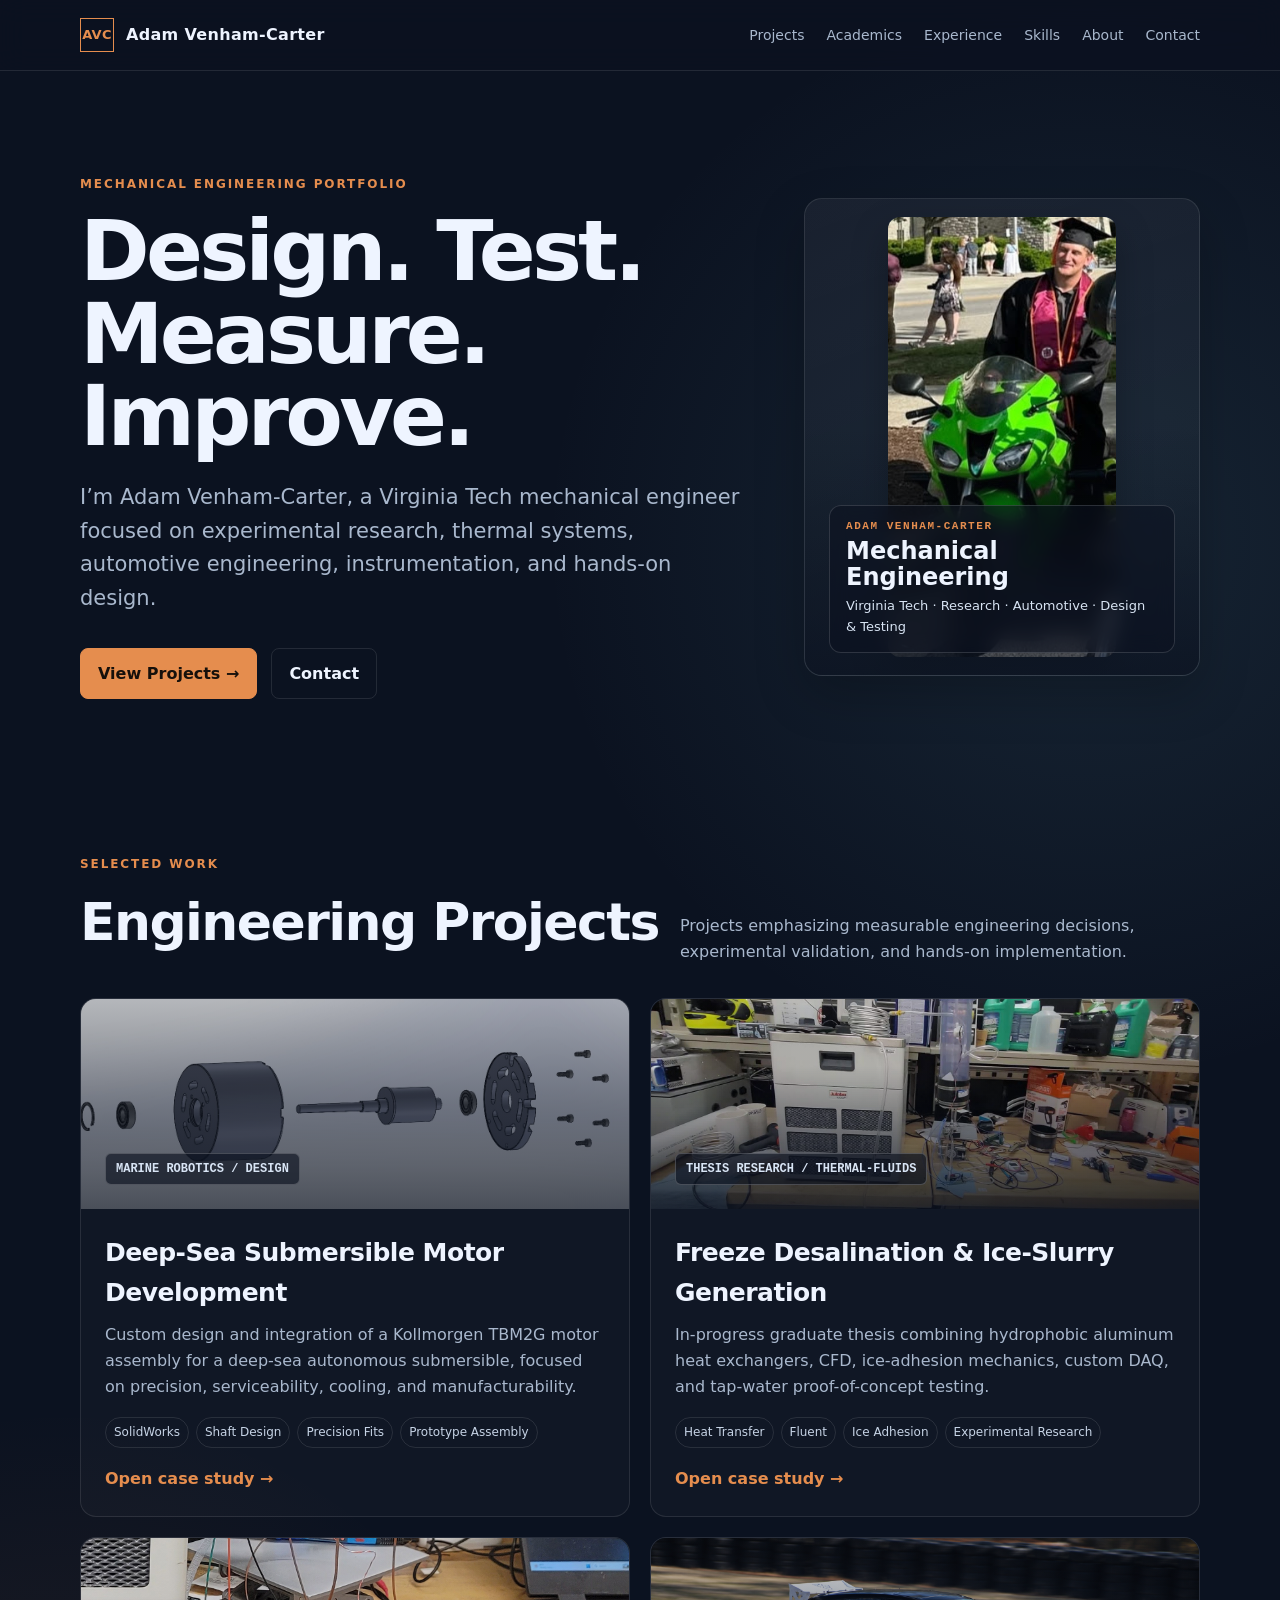
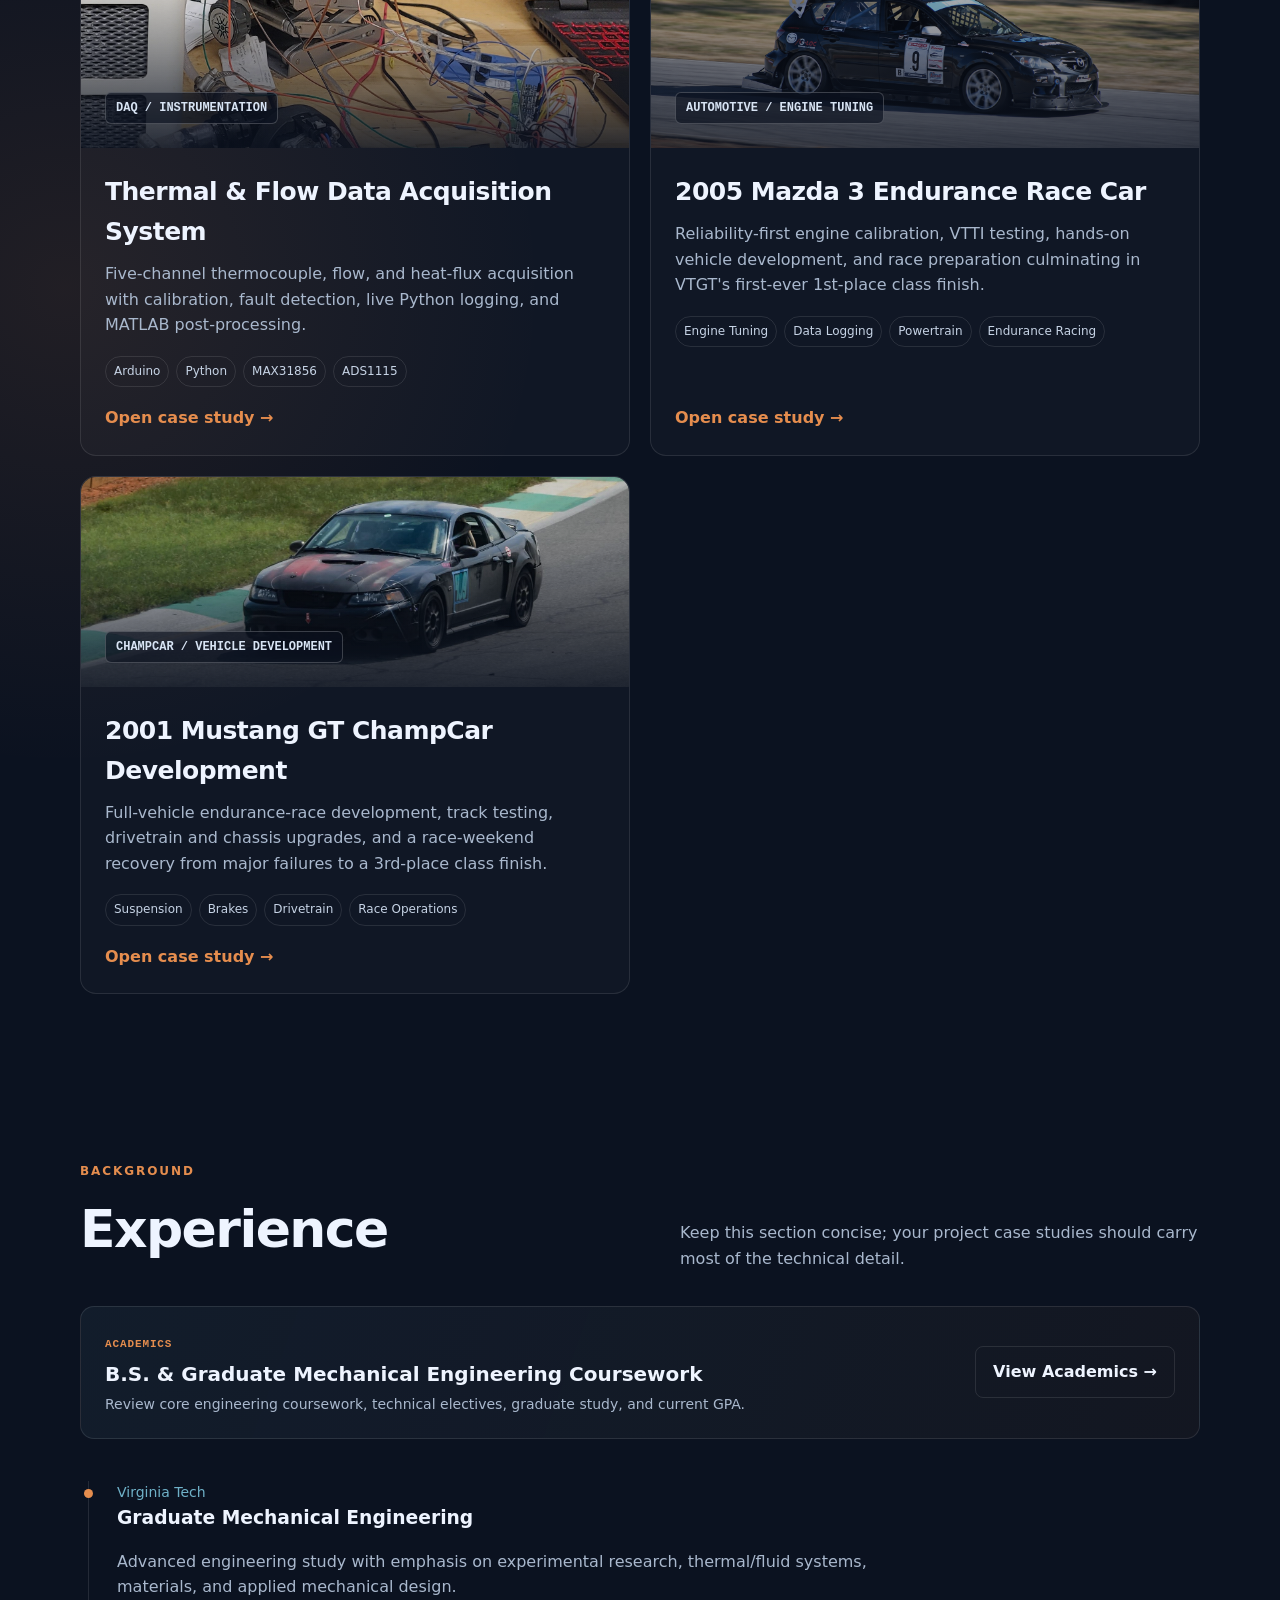
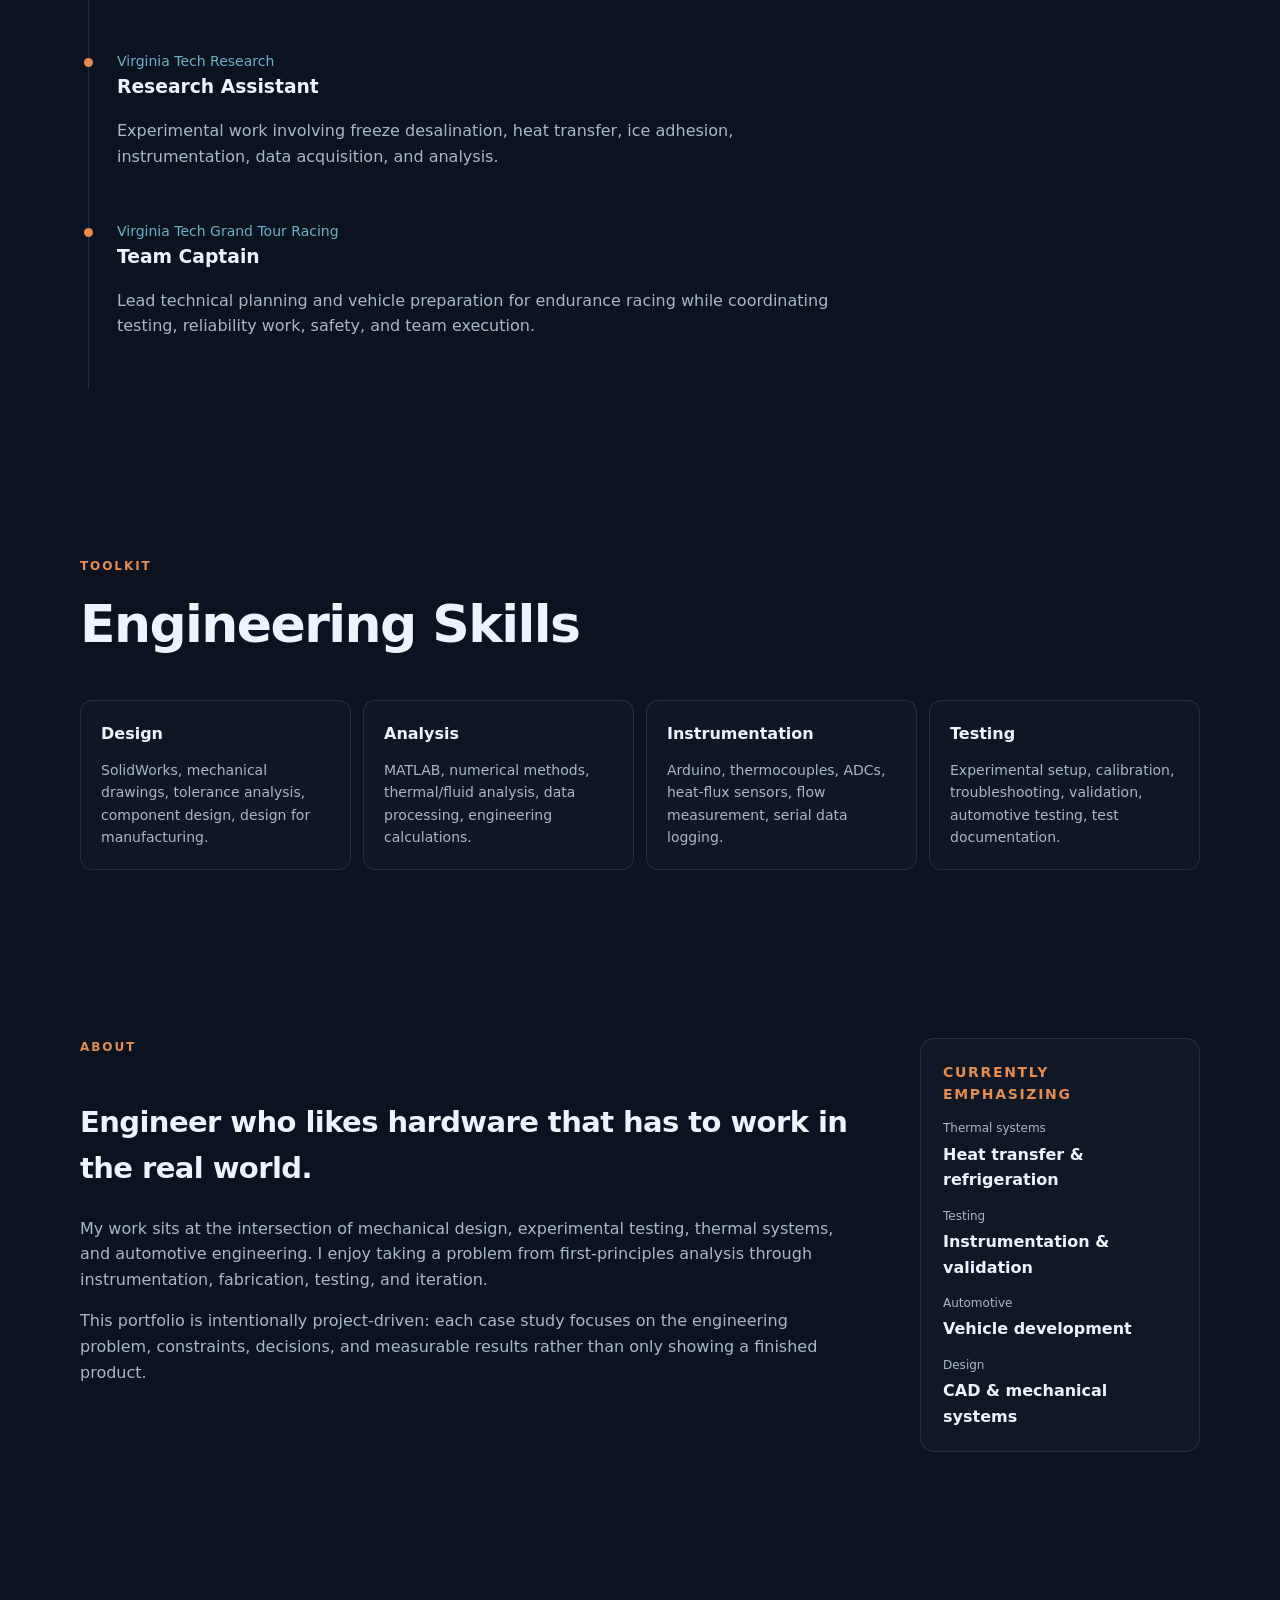
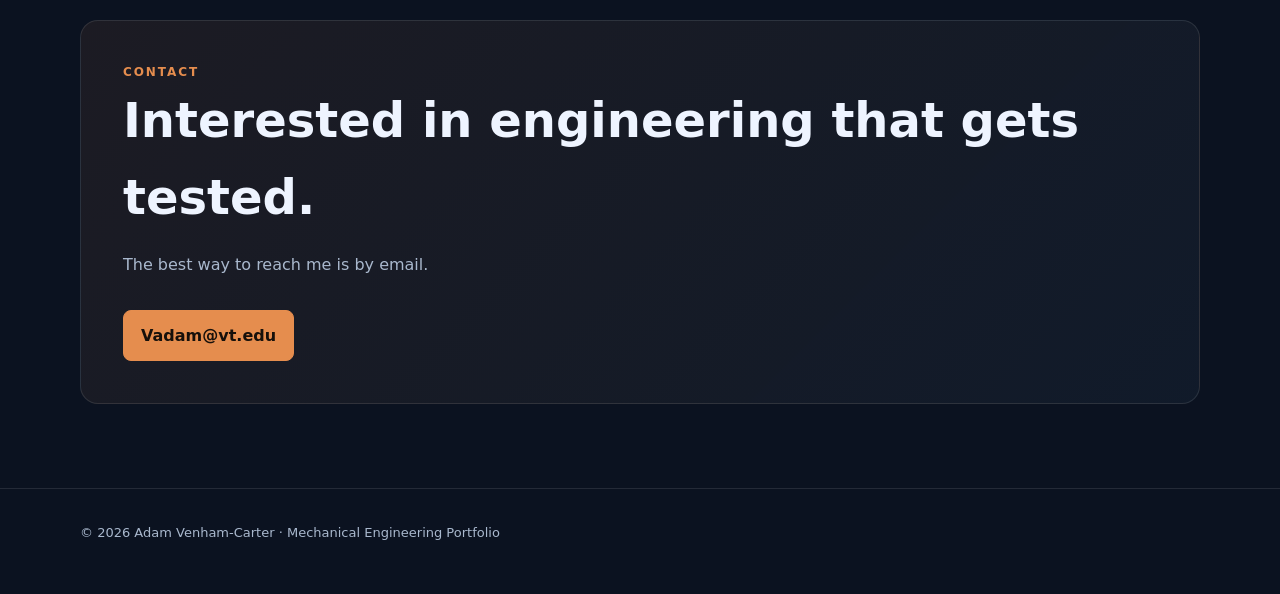
==== commit 4933a791: "updated homepage" ====
--- a/index.html
+++ b/index.html
@@ -24,14 +24,19 @@
     <div>
       <div class="eyebrow">Mechanical Engineering Portfolio</div>
       <h1>Design. Test. Measure. Improve.</h1>
-      <p class="hero-copy">I’m Adam Venham-Carter, a mechanical engineer focused on experimental research, thermal systems, automotive engineering, instrumentation, and hands-on design.</p>
+      <p class="hero-copy">I’m Adam Venham-Carter, a Virginia Tech mechanical engineer focused on experimental research, thermal systems, automotive engineering, instrumentation, and hands-on design.</p>
       <div class="cta-row">
         <a class="btn primary" href="#projects">View Projects →</a>
         <a class="btn secondary" href="#contact">Contact</a>
       </div>
     </div>
-    <div class="hero-visual" aria-hidden="true">
-      <div class="grid-paper"></div><div class="hero-stat"><strong>ME</strong><span>Mechanical systems from analysis through physical testing.</span></div><div class="rotor"></div><div class="dimension">DESIGN ↔ INSTRUMENTATION ↔ VALIDATION</div>
+    <div class="hero-visual hero-photo-panel">
+      <img class="hero-intro-photo" src="assets/home/adam-intro.jpg" alt="Adam Venham-Carter in graduation attire standing beside a green sport motorcycle">
+      <div class="hero-photo-caption">
+        <span>Adam Venham-Carter</span>
+        <strong>Mechanical Engineering</strong>
+        <small>Virginia Tech · Research · Automotive · Design &amp; Testing</small>
+      </div>
     </div>
   </div>
 </section>
@@ -45,8 +50,7 @@
       <article class="card daq-card"><div class="card-art art-daq"><img class="card-art-photo" src="assets/daq/hardware.jpg" alt="Arduino DAQ hardware connected to the freeze desalination experimental loop"><span class="art-label">DAQ / INSTRUMENTATION</span></div><div class="card-body"><h3>Thermal &amp; Flow Data Acquisition System</h3><p>Five-channel thermocouple, flow, and heat-flux acquisition with calibration, fault detection, live Python logging, and MATLAB post-processing.</p><div class="tags"><span class="tag">Arduino</span><span class="tag">Python</span><span class="tag">MAX31856</span><span class="tag">ADS1115</span></div><a class="card-link" href="projects/daq-system.html">Open case study →</a></div></article>
       <article class="card"><div class="card-art art-race"><span class="art-label">AUTOMOTIVE / ENGINE TUNING</span></div><div class="card-body"><h3>2005 Mazda 3 Endurance Race Car</h3><p>Reliability-first engine calibration, VTTI testing, hands-on vehicle development, and race preparation culminating in VTGT's first-ever 1st-place class finish.</p><div class="tags"><span class="tag">Engine Tuning</span><span class="tag">Data Logging</span><span class="tag">Powertrain</span><span class="tag">Endurance Racing</span></div><a class="card-link" href="projects/vtgt.html">Open case study →</a></div></article>
       <article class="card mustang-card"><div class="card-art art-mustang"><img class="card-art-photo" src="assets/mustang/track-testing.jpg" alt="2001 Ford Mustang GT number 409 on track during pre-race testing"><span class="art-label">CHAMPCAR / VEHICLE DEVELOPMENT</span></div><div class="card-body"><h3>2001 Mustang GT ChampCar Development</h3><p>Full-vehicle endurance-race development, track testing, drivetrain and chassis upgrades, and a race-weekend recovery from major failures to a 3rd-place class finish.</p><div class="tags"><span class="tag">Suspension</span><span class="tag">Brakes</span><span class="tag">Drivetrain</span><span class="tag">Race Operations</span></div><a class="card-link" href="projects/mustang-champcar.html">Open case study →</a></div></article>
-      <article class="card"><div class="card-art art-brake"><span class="art-label">SENSORS / MOTORSPORT</span></div><div class="card-body"><h3>IR Brake Rotor Temperature System</h3><p>Development of a non-contact rotor-temperature measurement concept for endurance racing, with accuracy, survivability, and packaging constraints.</p><div class="tags"><span class="tag">IR Sensing</span><span class="tag">Thermal</span><span class="tag">Validation</span><span class="tag">CAD</span></div><a class="card-link" href="projects/brake-temperature.html">Open case study →</a></div></article>
-      <article class="card"><div class="card-art art-cad"><span class="art-label">MECHANICAL DESIGN</span></div><div class="card-body"><h3>Mechanical Design & CAD</h3><p>A collection of component design, tolerance, bearing/shaft, manufacturing, and drawing work.</p><div class="tags"><span class="tag">SolidWorks</span><span class="tag">GD&T</span><span class="tag">Machining</span><span class="tag">Tolerance Analysis</span></div><a class="card-link" href="projects/mechanical-design.html">Open case study →</a></div></article>
+
     </div>
   </div>
 </section>
@@ -83,7 +87,7 @@
 </section>
 
 <section id="contact" class="section">
-  <div class="container"><div class="contact"><div class="kicker">Contact</div><h2>Interested in engineering that gets tested.</h2><p>Add your professional email, LinkedIn, GitHub profile, and résumé here before publishing.</p><div class="cta-row"><a class="btn primary placeholder" href="#" data-placeholder="Replace this button with your professional email address in index.html.">Email me</a><a class="btn secondary placeholder" href="#" data-placeholder="Replace this button with your LinkedIn URL in index.html.">LinkedIn</a><a class="btn secondary placeholder" href="#" data-placeholder="Replace this button with your GitHub profile URL in index.html.">GitHub</a></div></div></div>
+  <div class="container"><div class="contact"><div class="kicker">Contact</div><h2>Interested in engineering that gets tested.</h2><p>The best way to reach me is by email.</p><div class="cta-row"><a class="btn primary" href="mailto:Vadam@vt.edu">Vadam@vt.edu</a></div></div></div>
 </section>
 </main>
 <footer><div class="container">© <span data-year></span> Adam Venham-Carter · Mechanical Engineering Portfolio</div></footer>
--- a/styles.css
+++ b/styles.css
@@ -524,3 +524,34 @@
   .daq-hero h1,.freeze-hero h1{font-size:clamp(38px,10vw,54px);}
   .code-record code{font-size:11px;}
 }
+
+
+.figure-grid.three-up { grid-template-columns:repeat(3,minmax(0,1fr)); }
+.freeze-cfd-grid .project-figure { display:flex; flex-direction:column; height:100%; }
+.freeze-cfd-grid img { height:270px; object-fit:contain; background:#fff; padding:6px; }
+.freeze-cfd-grid figcaption { flex:1; }
+.freeze-cfd-callout { margin:24px 0 22px; }
+@media (max-width:1100px){
+  .figure-grid.three-up{grid-template-columns:repeat(2,minmax(0,1fr));}
+}
+@media (max-width:850px){
+  .figure-grid.three-up{grid-template-columns:1fr;}
+  .freeze-cfd-grid img{height:auto;max-height:540px;}
+}
+
+
+.hero-photo-panel { padding:18px; background:linear-gradient(160deg, rgba(255,255,255,.05), rgba(255,255,255,.015)); display:flex; justify-content:center; align-items:center; }
+.hero-photo-panel::after { content:""; position:absolute; inset:0; background:linear-gradient(180deg, rgba(11,18,32,0) 48%, rgba(11,18,32,.72) 100%); pointer-events:none; }
+.hero-intro-photo { width:auto; height:100%; max-height:440px; object-fit:contain; border-radius:12px; box-shadow:0 14px 36px rgba(0,0,0,.28); }
+.hero-photo-caption { position:absolute; left:24px; right:24px; bottom:22px; z-index:2; padding:14px 16px; border:1px solid rgba(255,255,255,.14); border-radius:12px; background:rgba(11,18,32,.55); backdrop-filter: blur(10px); }
+.hero-photo-caption span { display:block; color:var(--accent); font:800 11px ui-monospace, SFMono-Regular, Menlo, monospace; letter-spacing:.14em; text-transform:uppercase; }
+.hero-photo-caption strong { display:block; margin-top:6px; font-size:24px; line-height:1.1; }
+.hero-photo-caption small { display:block; margin-top:6px; color:#d7e3f2; font-size:13px; }
+@media (max-width: 850px) {
+  .hero-photo-panel{min-height:440px;}
+}
+@media (max-width: 520px){
+  .hero-photo-panel{min-height:410px;}
+  .hero-photo-caption{left:16px; right:16px; bottom:16px; padding:12px 14px;}
+  .hero-photo-caption strong{font-size:22px;}
+}
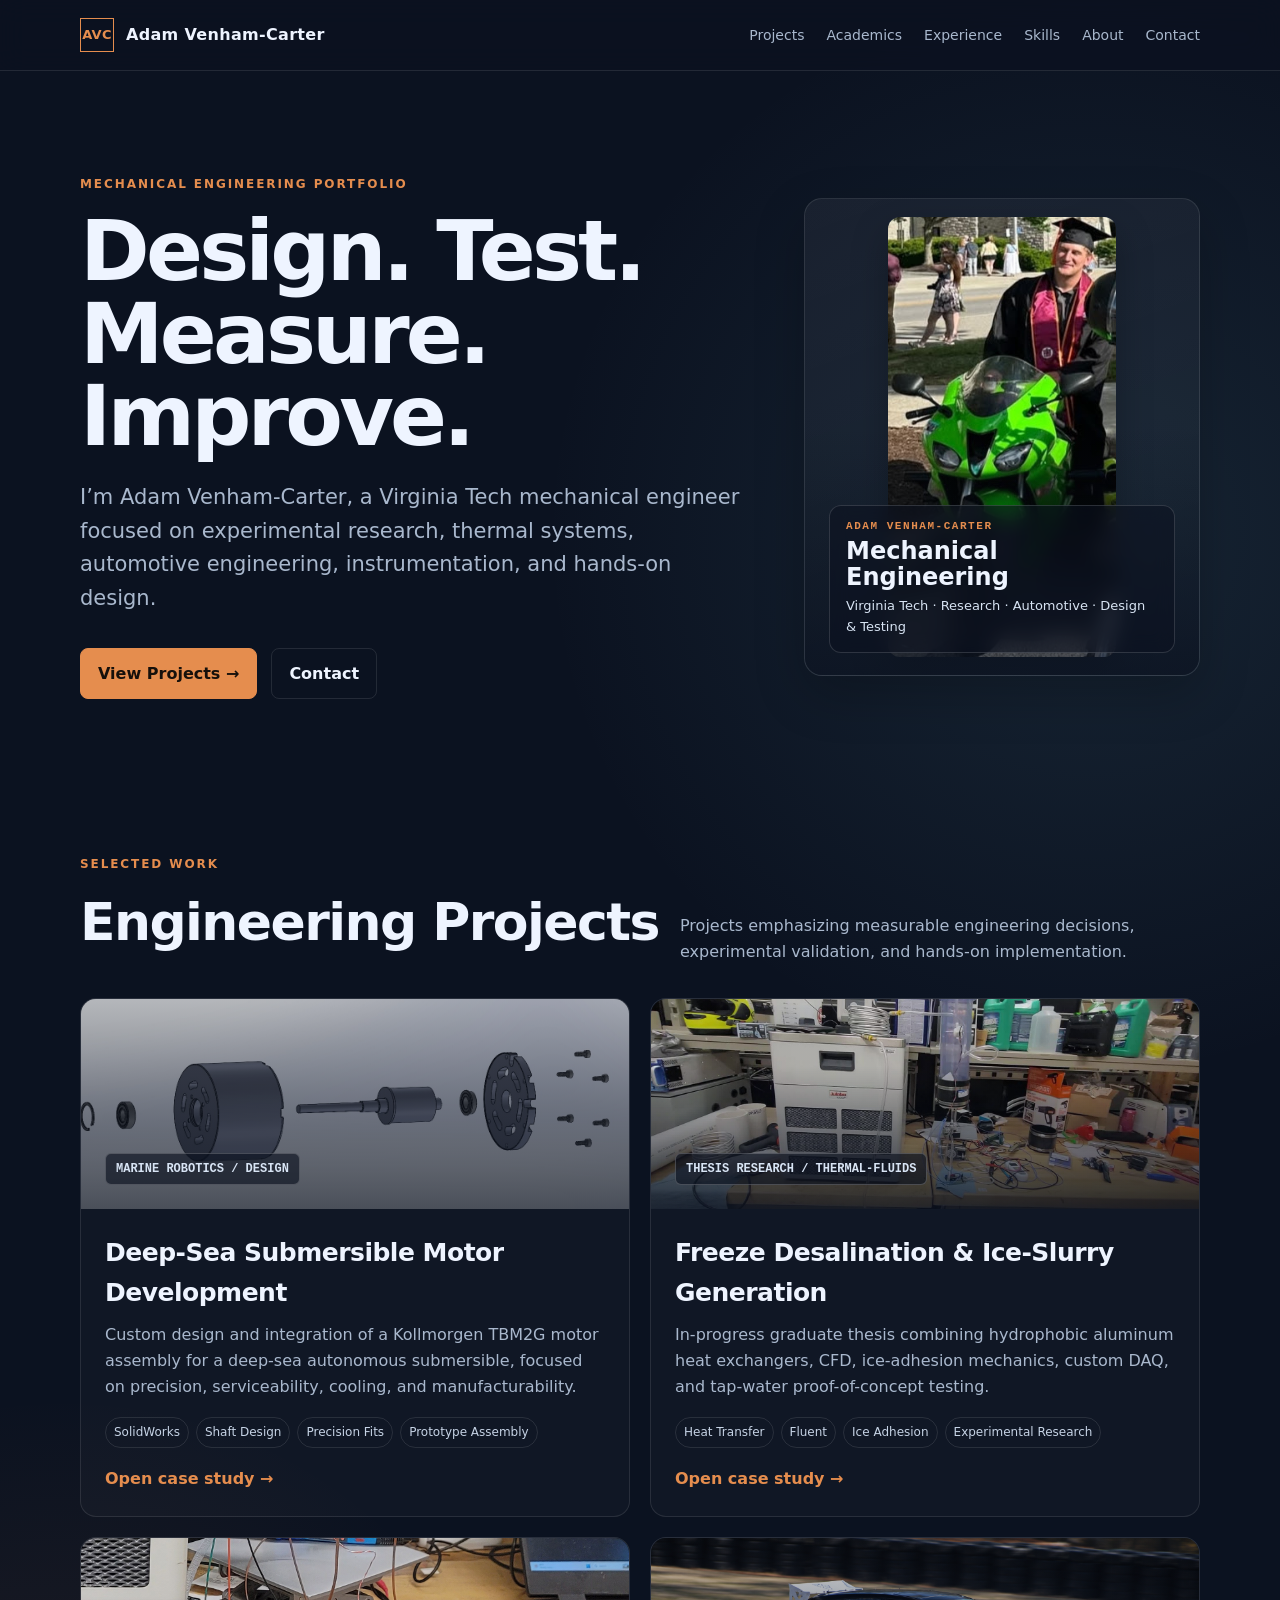
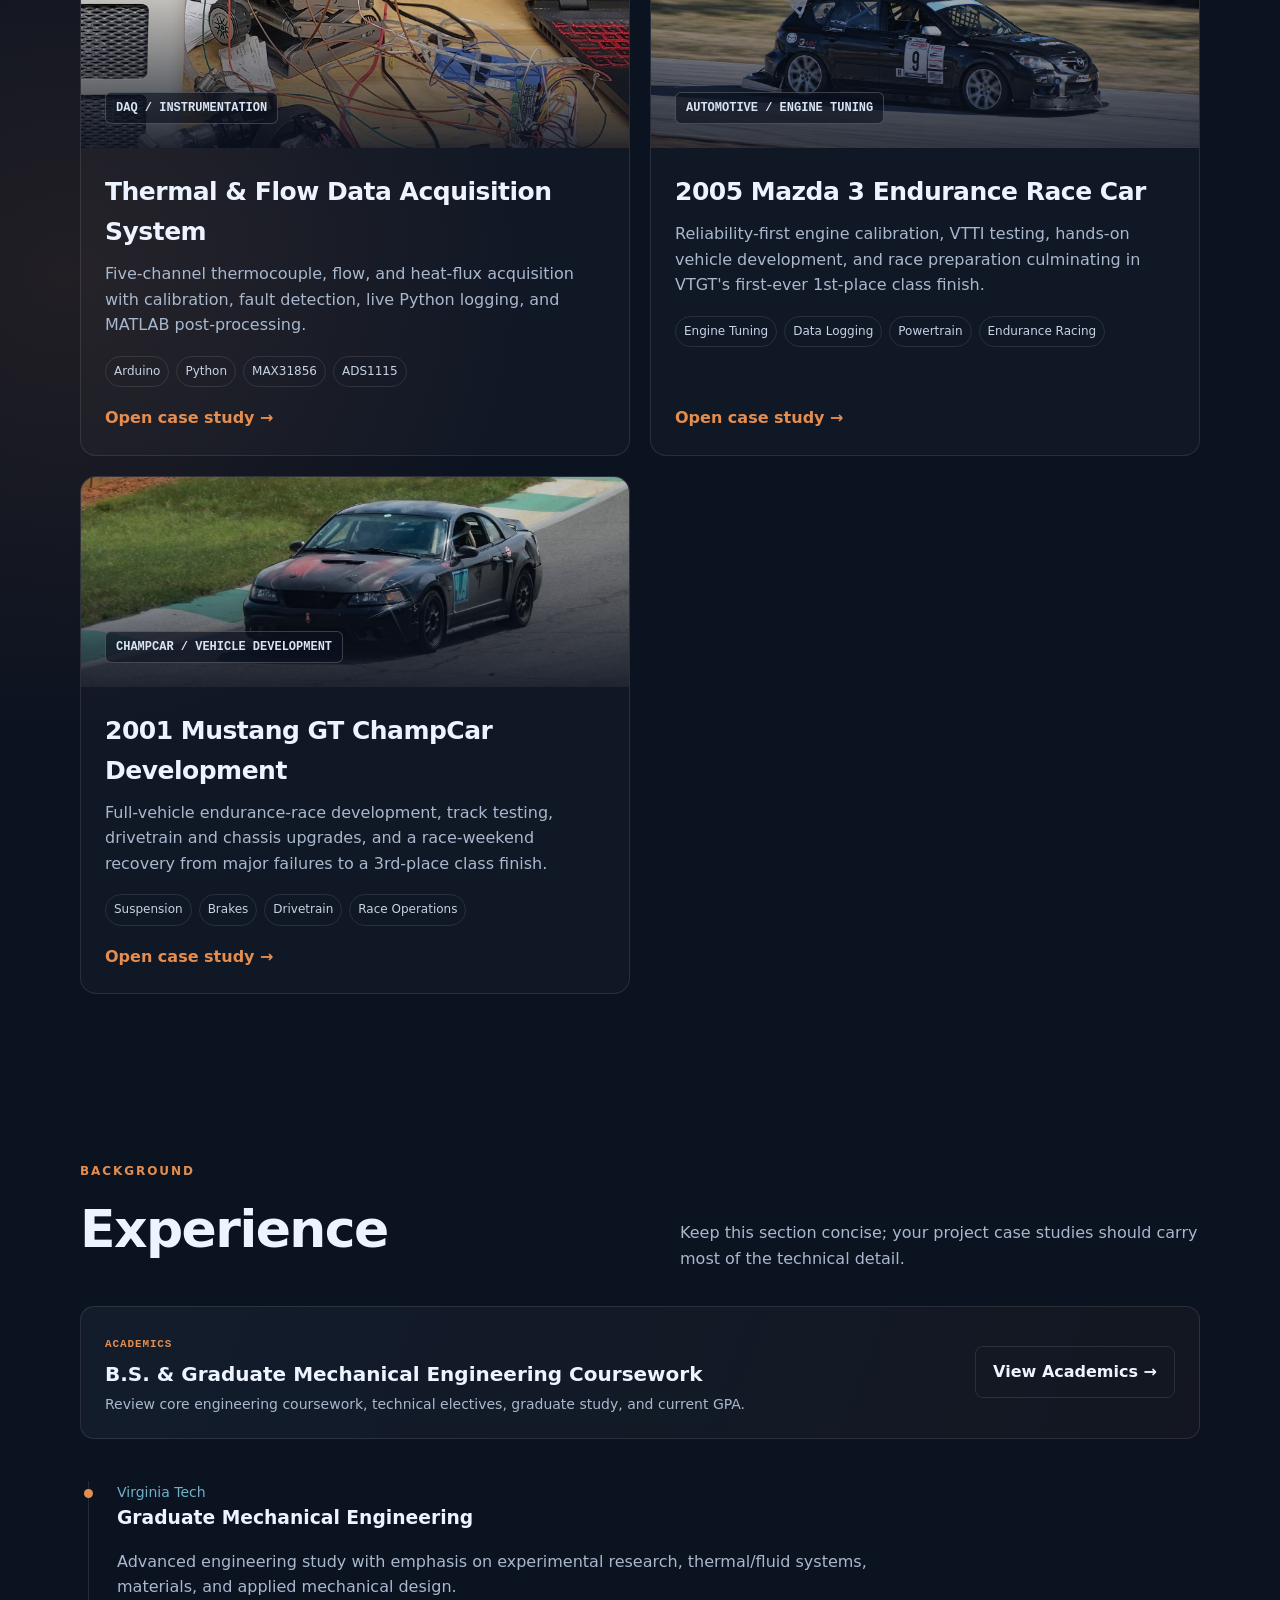
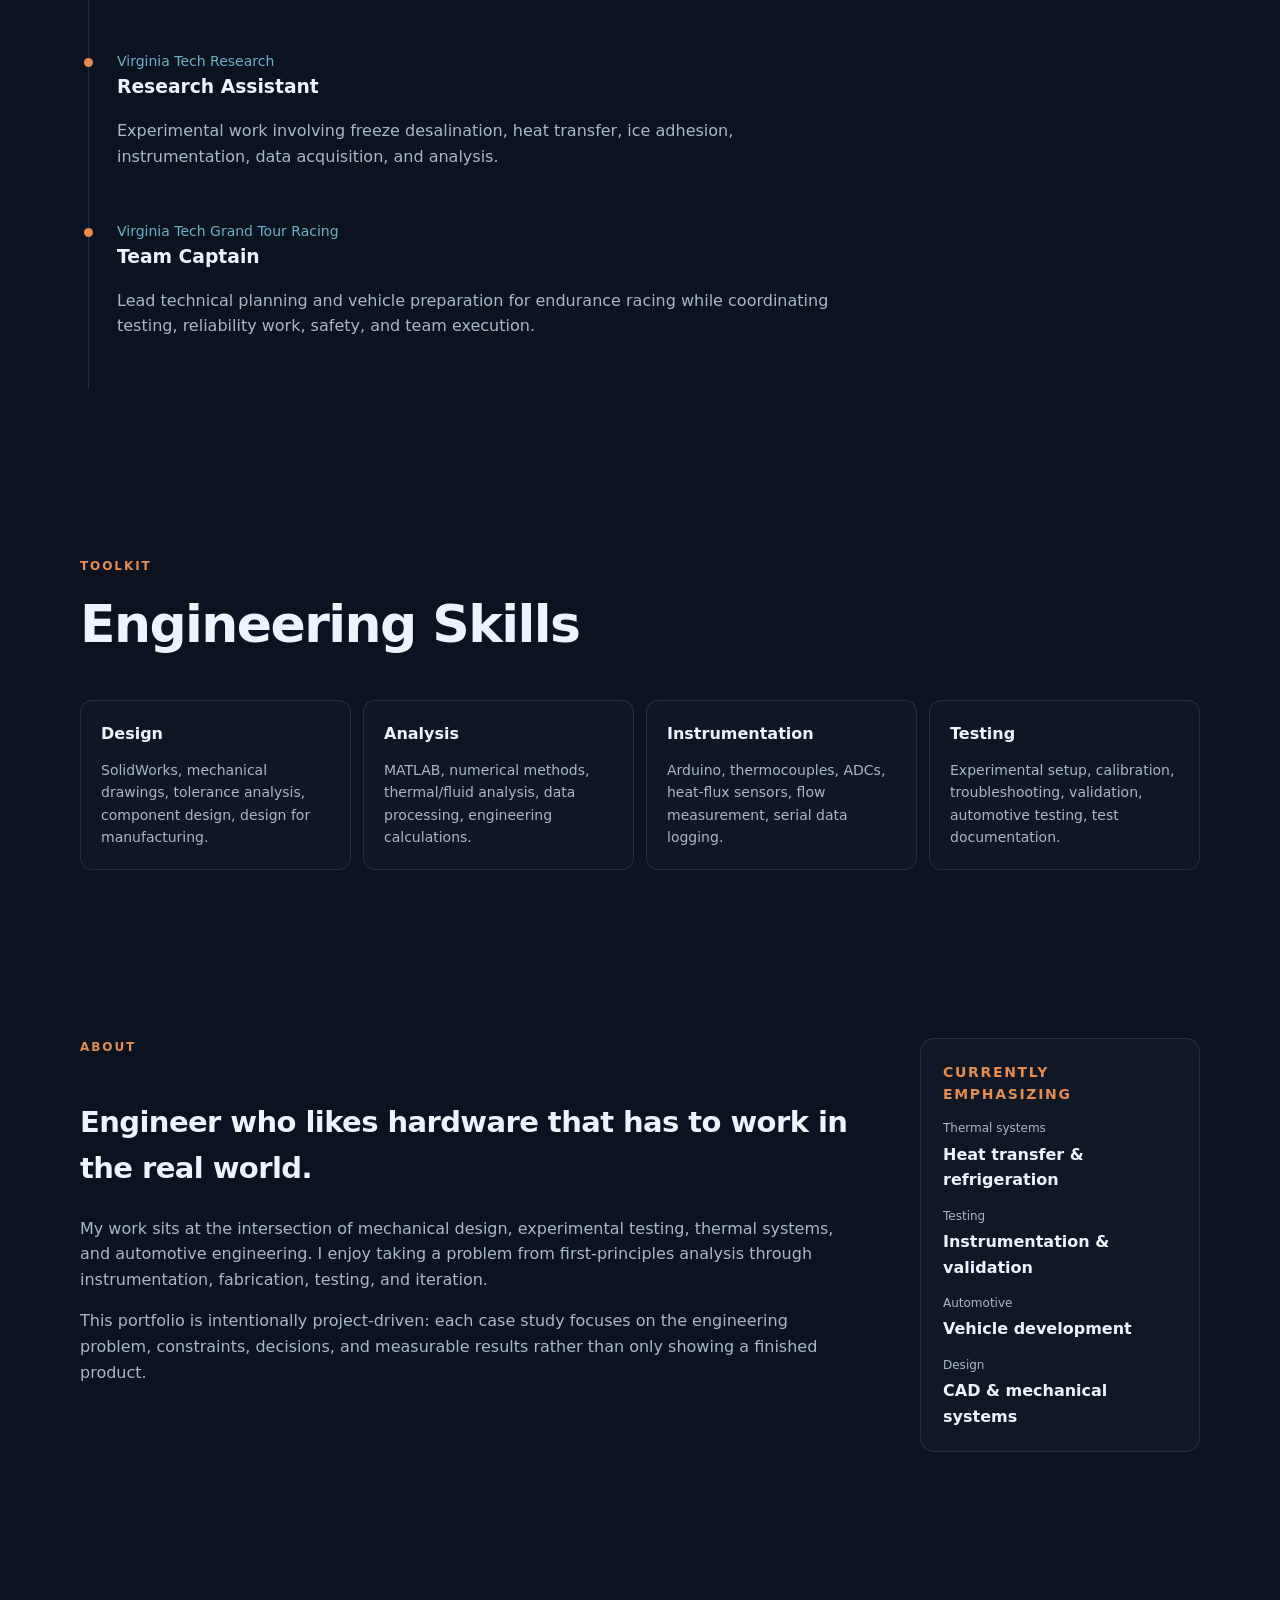
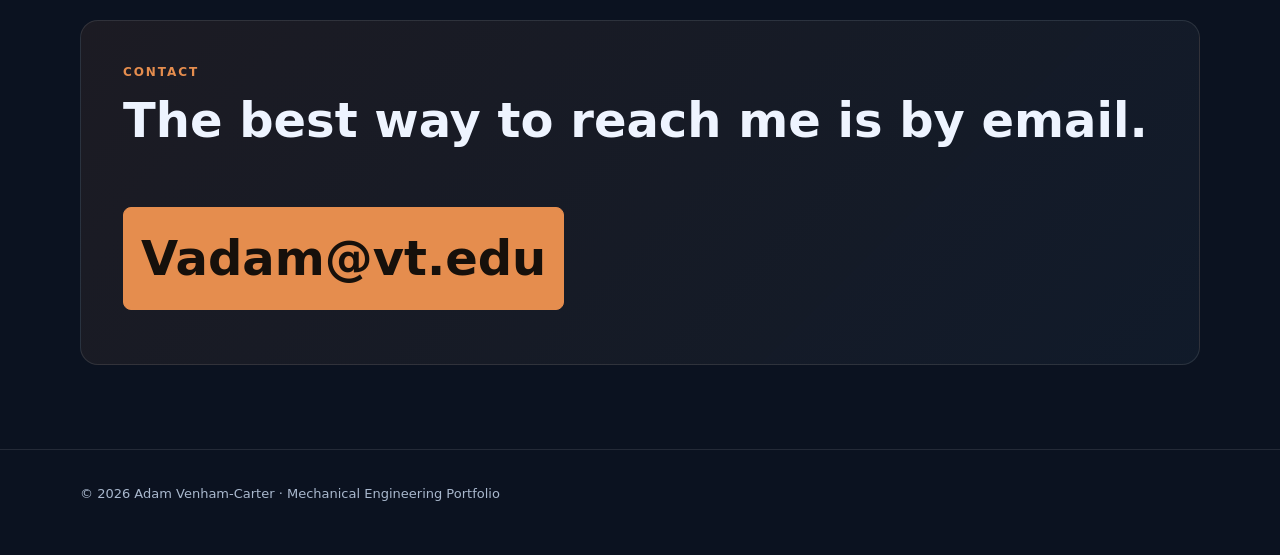
==== commit 62c33dfb: "Update index.html" ====
--- a/index.html
+++ b/index.html
@@ -87,7 +87,7 @@
 </section>
 
 <section id="contact" class="section">
-  <div class="container"><div class="contact"><div class="kicker">Contact</div><h2>Interested in engineering that gets tested.</h2><p>The best way to reach me is by email.</p><div class="cta-row"><a class="btn primary" href="mailto:Vadam@vt.edu">Vadam@vt.edu</a></div></div></div>
+  <div class="container"><div class="contact"><div class="kicker">Contact</div><h2>The best way to reach me is by email.</p><div class="cta-row"><a class="btn primary" href="mailto:Vadam@vt.edu">Vadam@vt.edu</a></div></div></div>
 </section>
 </main>
 <footer><div class="container">© <span data-year></span> Adam Venham-Carter · Mechanical Engineering Portfolio</div></footer>
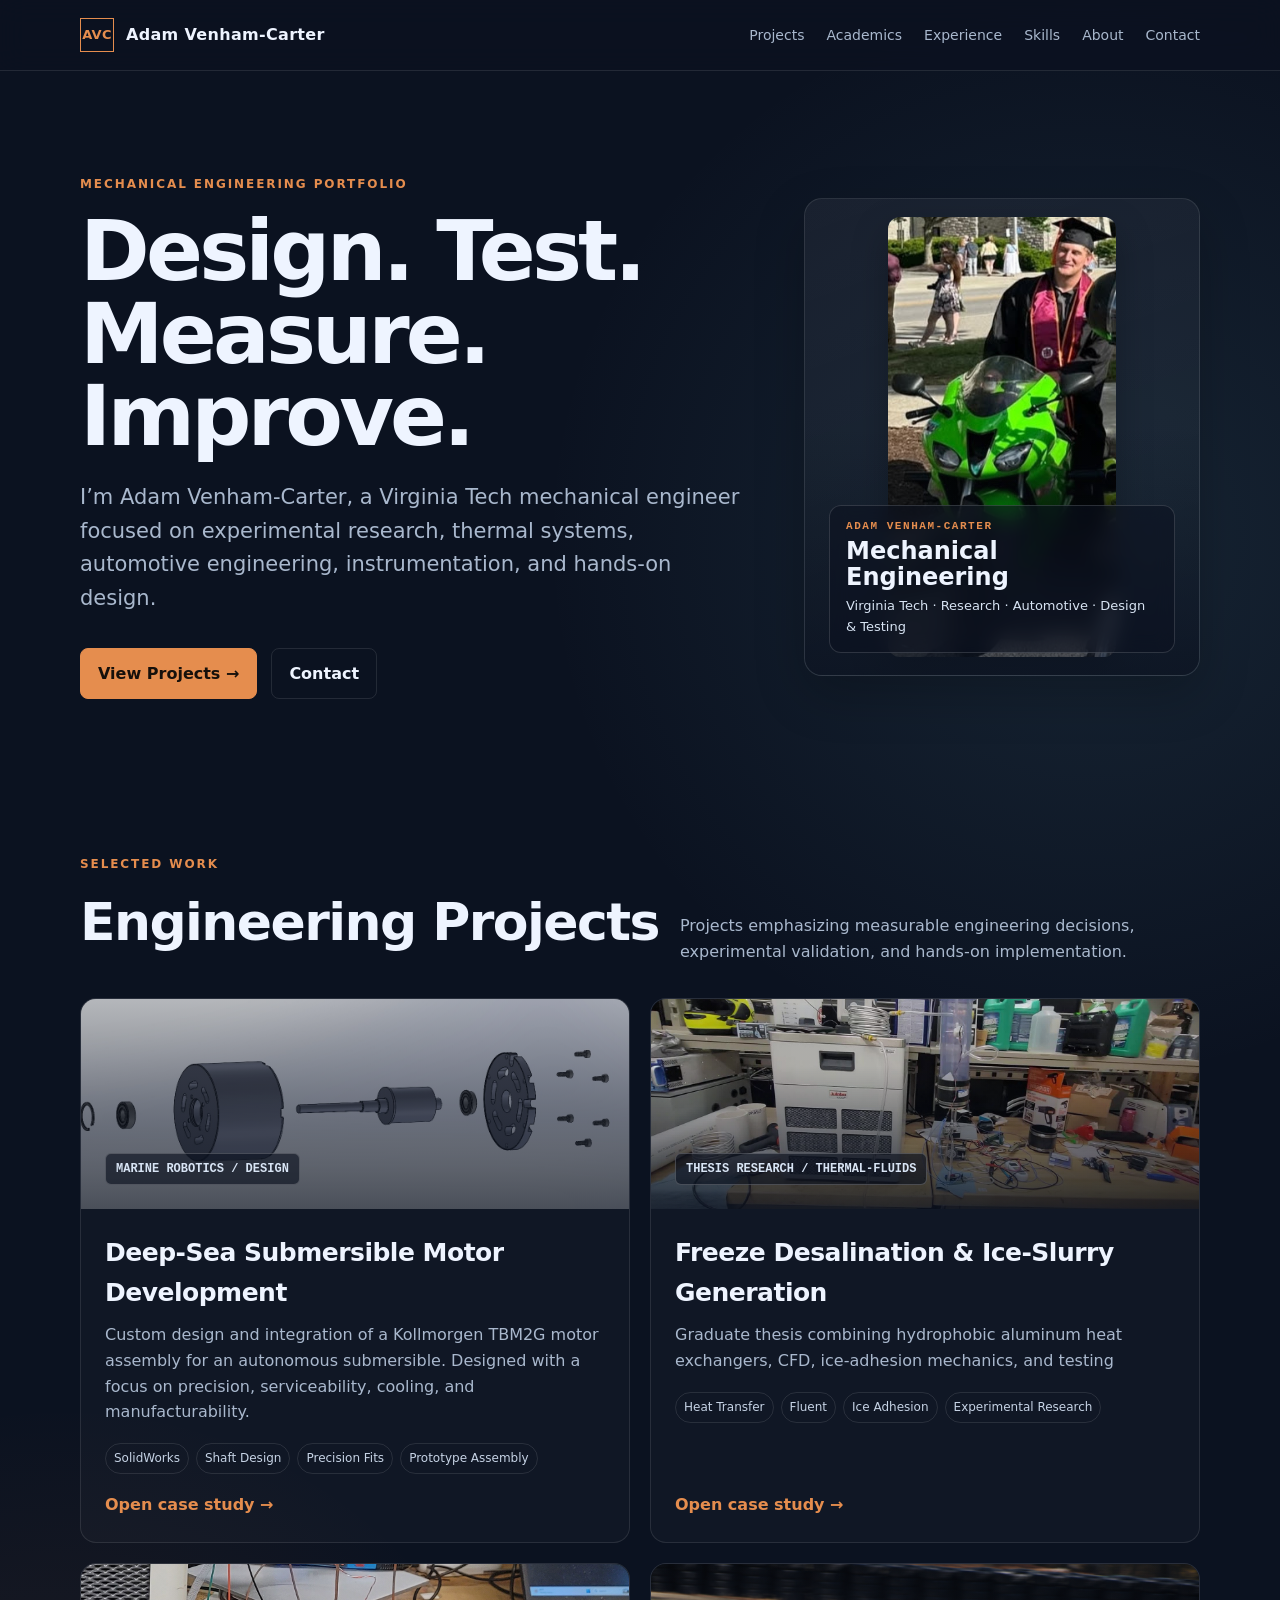
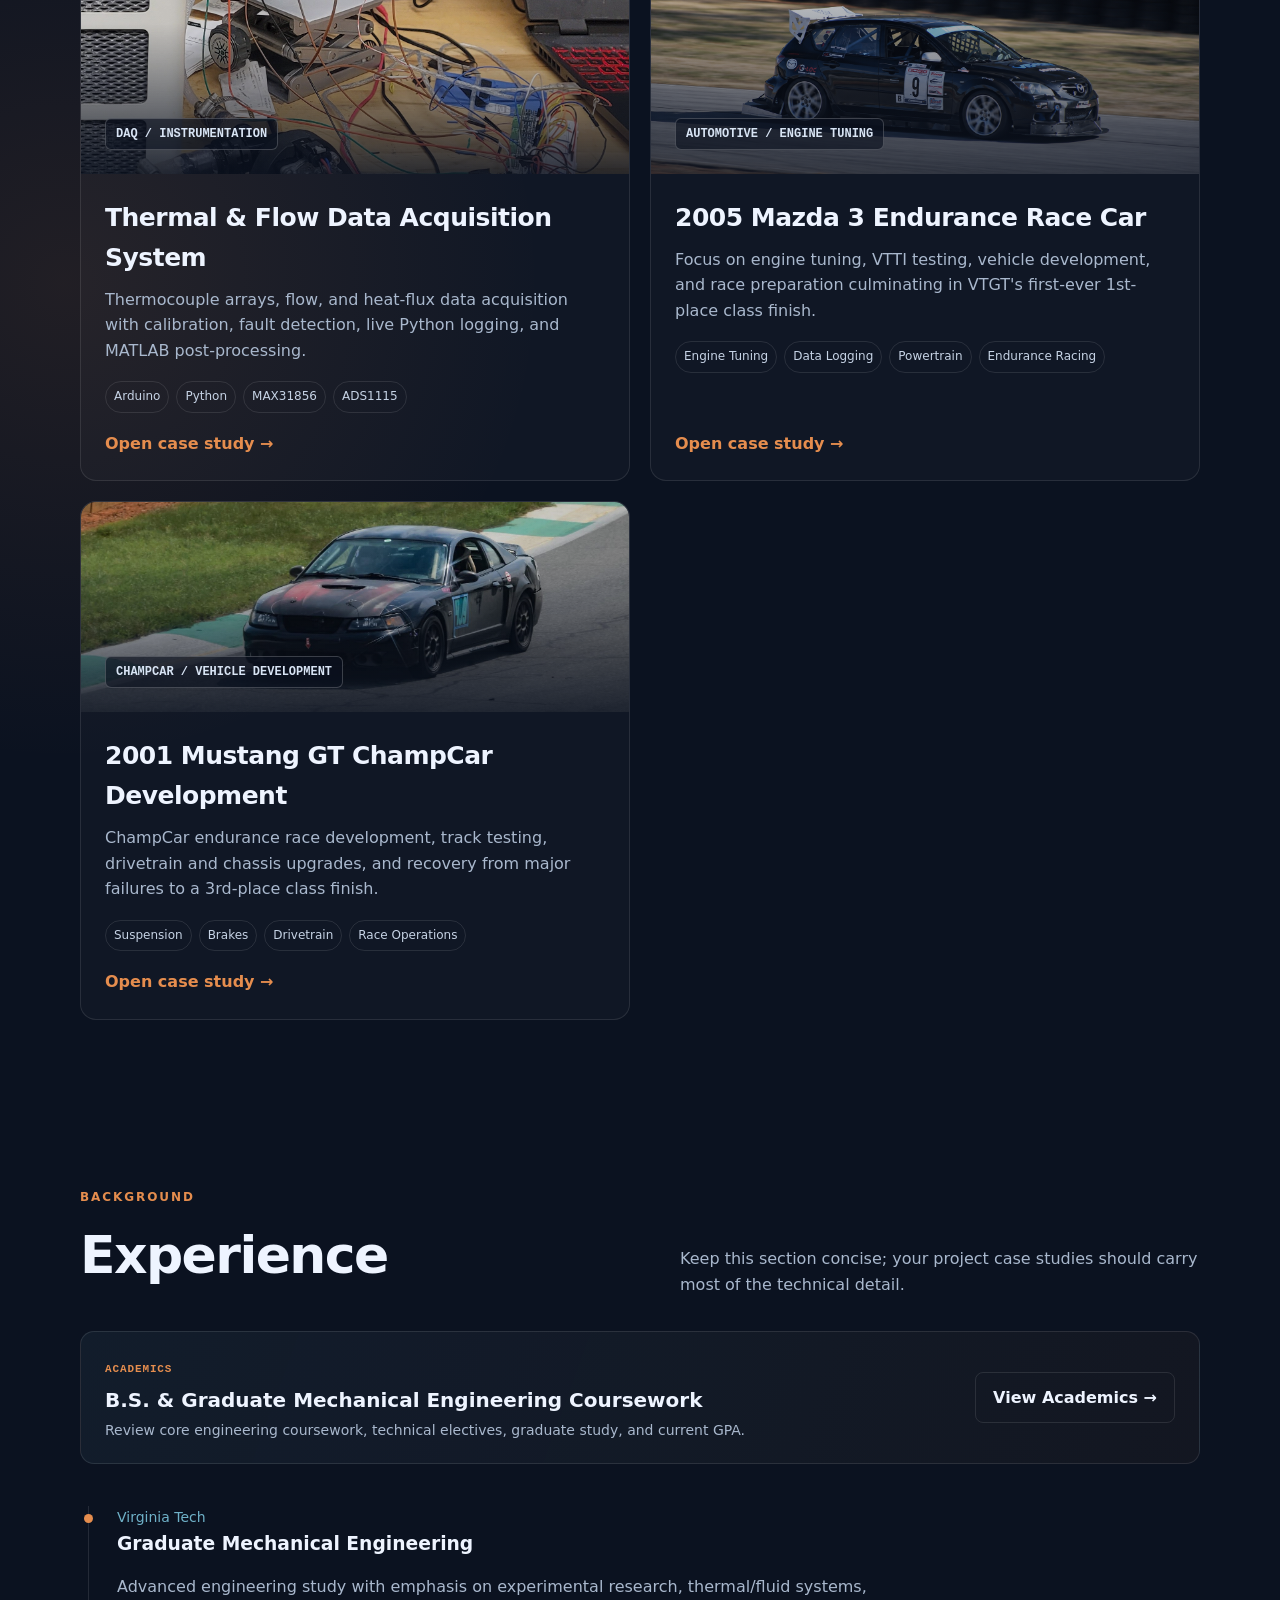
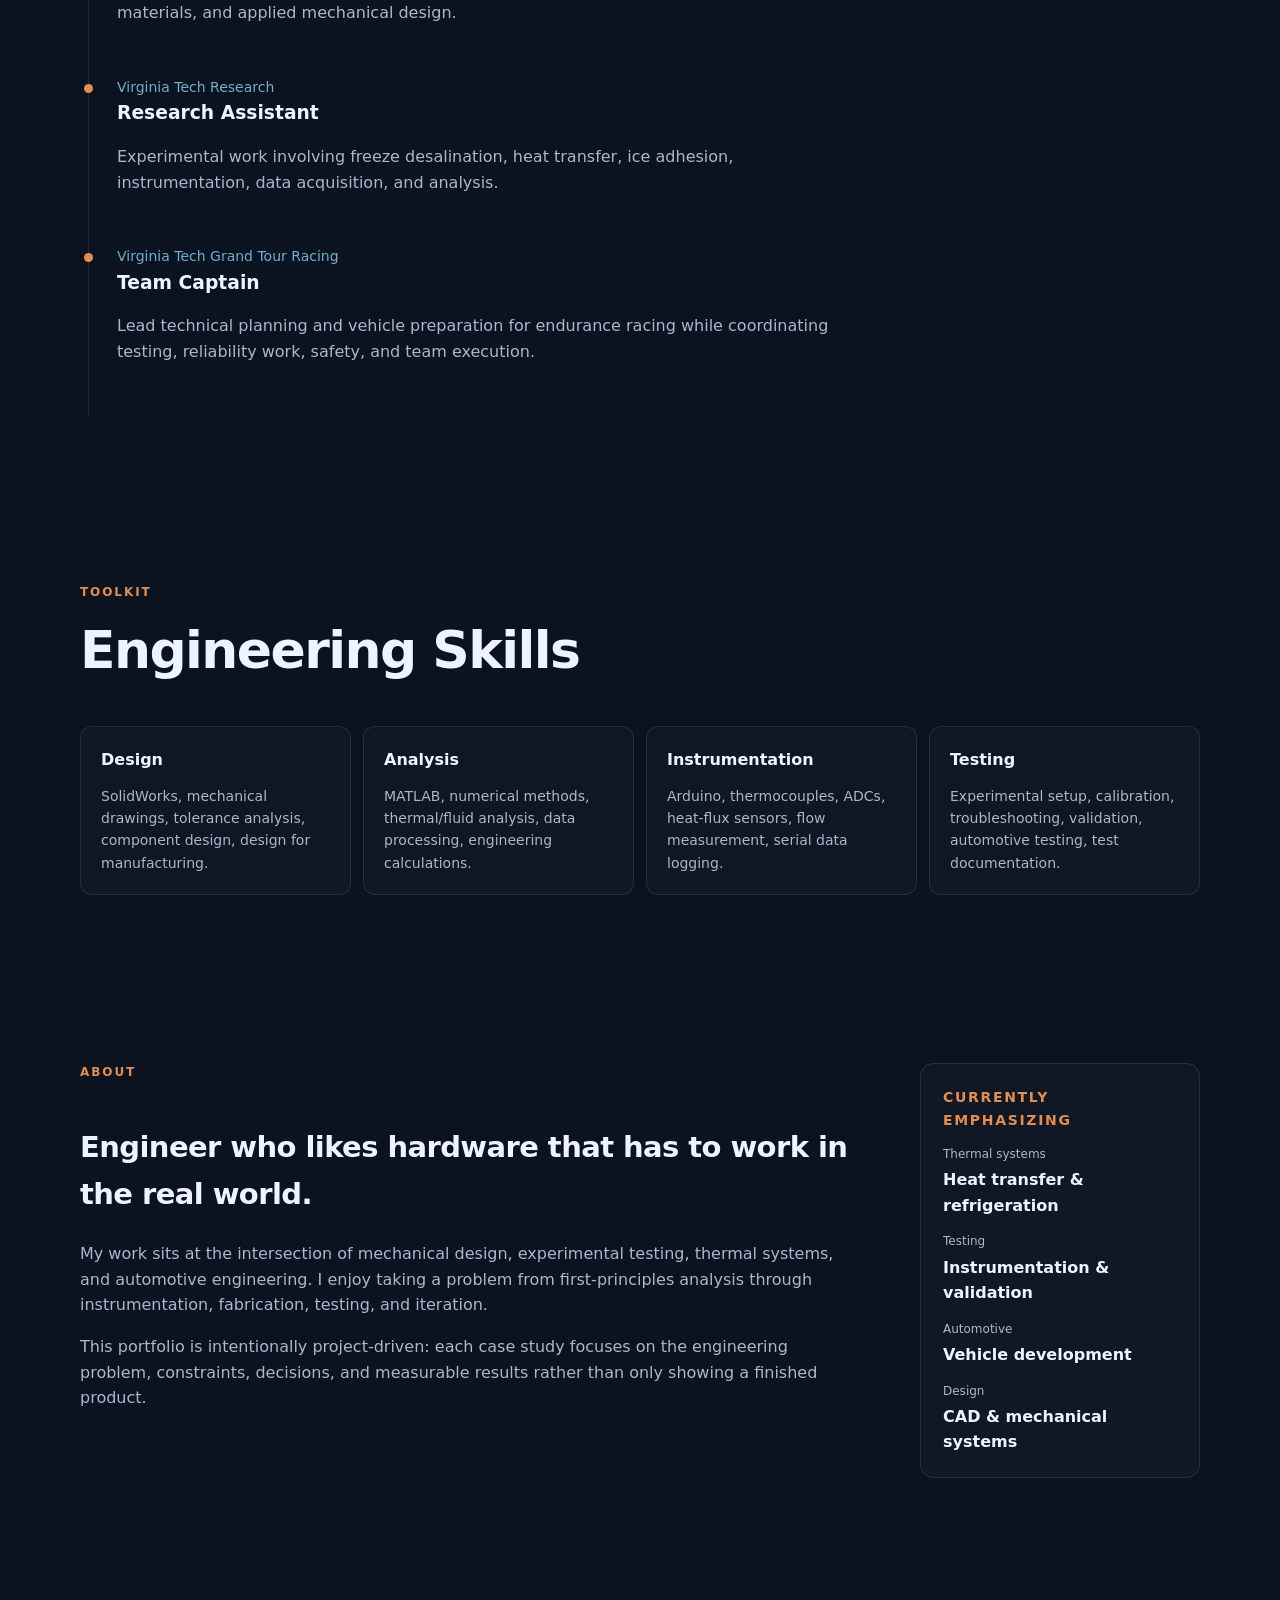
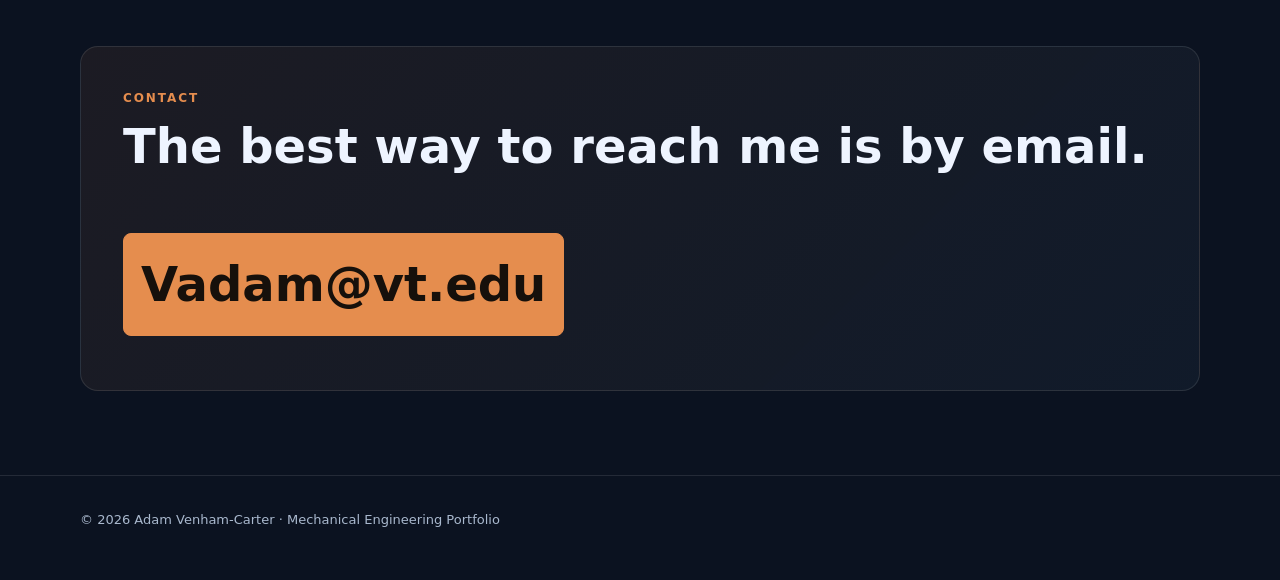
==== commit 5360d206: "Update index.html" ====
--- a/index.html
+++ b/index.html
@@ -45,11 +45,11 @@
   <div class="container">
     <div class="section-head"><div><div class="kicker">Selected Work</div><h2>Engineering Projects</h2></div><p>Projects emphasizing measurable engineering decisions, experimental validation, and hands-on implementation.</p></div>
     <div class="project-grid">
-      <article class="card"><div class="card-art art-cmar"><span class="art-label">MARINE ROBOTICS / DESIGN</span></div><div class="card-body"><h3>Deep-Sea Submersible Motor Development</h3><p>Custom design and integration of a Kollmorgen TBM2G motor assembly for a deep-sea autonomous submersible, focused on precision, serviceability, cooling, and manufacturability.</p><div class="tags"><span class="tag">SolidWorks</span><span class="tag">Shaft Design</span><span class="tag">Precision Fits</span><span class="tag">Prototype Assembly</span></div><a class="card-link" href="projects/cmar-motor.html">Open case study →</a></div></article>
-      <article class="card freeze-card"><div class="card-art art-freeze"><img class="card-art-photo" src="assets/freeze/card-cover.jpg" alt="Freeze desalination proof-of-concept apparatus with chiller, aluminum coil, and separator"><span class="art-label">THESIS RESEARCH / THERMAL-FLUIDS</span></div><div class="card-body"><h3>Freeze Desalination &amp; Ice-Slurry Generation</h3><p>In-progress graduate thesis combining hydrophobic aluminum heat exchangers, CFD, ice-adhesion mechanics, custom DAQ, and tap-water proof-of-concept testing.</p><div class="tags"><span class="tag">Heat Transfer</span><span class="tag">Fluent</span><span class="tag">Ice Adhesion</span><span class="tag">Experimental Research</span></div><a class="card-link" href="projects/freeze-desalination.html">Open case study →</a></div></article>
-      <article class="card daq-card"><div class="card-art art-daq"><img class="card-art-photo" src="assets/daq/hardware.jpg" alt="Arduino DAQ hardware connected to the freeze desalination experimental loop"><span class="art-label">DAQ / INSTRUMENTATION</span></div><div class="card-body"><h3>Thermal &amp; Flow Data Acquisition System</h3><p>Five-channel thermocouple, flow, and heat-flux acquisition with calibration, fault detection, live Python logging, and MATLAB post-processing.</p><div class="tags"><span class="tag">Arduino</span><span class="tag">Python</span><span class="tag">MAX31856</span><span class="tag">ADS1115</span></div><a class="card-link" href="projects/daq-system.html">Open case study →</a></div></article>
-      <article class="card"><div class="card-art art-race"><span class="art-label">AUTOMOTIVE / ENGINE TUNING</span></div><div class="card-body"><h3>2005 Mazda 3 Endurance Race Car</h3><p>Reliability-first engine calibration, VTTI testing, hands-on vehicle development, and race preparation culminating in VTGT's first-ever 1st-place class finish.</p><div class="tags"><span class="tag">Engine Tuning</span><span class="tag">Data Logging</span><span class="tag">Powertrain</span><span class="tag">Endurance Racing</span></div><a class="card-link" href="projects/vtgt.html">Open case study →</a></div></article>
-      <article class="card mustang-card"><div class="card-art art-mustang"><img class="card-art-photo" src="assets/mustang/track-testing.jpg" alt="2001 Ford Mustang GT number 409 on track during pre-race testing"><span class="art-label">CHAMPCAR / VEHICLE DEVELOPMENT</span></div><div class="card-body"><h3>2001 Mustang GT ChampCar Development</h3><p>Full-vehicle endurance-race development, track testing, drivetrain and chassis upgrades, and a race-weekend recovery from major failures to a 3rd-place class finish.</p><div class="tags"><span class="tag">Suspension</span><span class="tag">Brakes</span><span class="tag">Drivetrain</span><span class="tag">Race Operations</span></div><a class="card-link" href="projects/mustang-champcar.html">Open case study →</a></div></article>
+      <article class="card"><div class="card-art art-cmar"><span class="art-label">MARINE ROBOTICS / DESIGN</span></div><div class="card-body"><h3>Deep-Sea Submersible Motor Development</h3><p>Custom design and integration of a Kollmorgen TBM2G motor assembly for an autonomous submersible. Designed with a focus on precision, serviceability, cooling, and manufacturability.</p><div class="tags"><span class="tag">SolidWorks</span><span class="tag">Shaft Design</span><span class="tag">Precision Fits</span><span class="tag">Prototype Assembly</span></div><a class="card-link" href="projects/cmar-motor.html">Open case study →</a></div></article>
+      <article class="card freeze-card"><div class="card-art art-freeze"><img class="card-art-photo" src="assets/freeze/card-cover.jpg" alt="Freeze desalination apparatus with chiller, aluminum coil, and separator"><span class="art-label">THESIS RESEARCH / THERMAL-FLUIDS</span></div><div class="card-body"><h3>Freeze Desalination &amp; Ice-Slurry Generation</h3><p>Graduate thesis combining hydrophobic aluminum heat exchangers, CFD, ice-adhesion mechanics, and testing</p><div class="tags"><span class="tag">Heat Transfer</span><span class="tag">Fluent</span><span class="tag">Ice Adhesion</span><span class="tag">Experimental Research</span></div><a class="card-link" href="projects/freeze-desalination.html">Open case study →</a></div></article>
+      <article class="card daq-card"><div class="card-art art-daq"><img class="card-art-photo" src="assets/daq/hardware.jpg" alt="Arduino DAQ hardware connected to the freeze desalination experimental loop"><span class="art-label">DAQ / INSTRUMENTATION</span></div><div class="card-body"><h3>Thermal &amp; Flow Data Acquisition System</h3><p>Thermocouple arrays, flow, and heat-flux data acquisition with calibration, fault detection, live Python logging, and MATLAB post-processing.</p><div class="tags"><span class="tag">Arduino</span><span class="tag">Python</span><span class="tag">MAX31856</span><span class="tag">ADS1115</span></div><a class="card-link" href="projects/daq-system.html">Open case study →</a></div></article>
+      <article class="card"><div class="card-art art-race"><span class="art-label">AUTOMOTIVE / ENGINE TUNING</span></div><div class="card-body"><h3>2005 Mazda 3 Endurance Race Car</h3><p>Focus on engine tuning, VTTI testing, vehicle development, and race preparation culminating in VTGT's first-ever 1st-place class finish.</p><div class="tags"><span class="tag">Engine Tuning</span><span class="tag">Data Logging</span><span class="tag">Powertrain</span><span class="tag">Endurance Racing</span></div><a class="card-link" href="projects/vtgt.html">Open case study →</a></div></article>
+      <article class="card mustang-card"><div class="card-art art-mustang"><img class="card-art-photo" src="assets/mustang/track-testing.jpg" alt="2001 Ford Mustang GT number 409 on track during race testing"><span class="art-label">CHAMPCAR / VEHICLE DEVELOPMENT</span></div><div class="card-body"><h3>2001 Mustang GT ChampCar Development</h3><p>ChampCar endurance race development, track testing, drivetrain and chassis upgrades, and recovery from major failures to a 3rd-place class finish.</p><div class="tags"><span class="tag">Suspension</span><span class="tag">Brakes</span><span class="tag">Drivetrain</span><span class="tag">Race Operations</span></div><a class="card-link" href="projects/mustang-champcar.html">Open case study →</a></div></article>
 
     </div>
   </div>
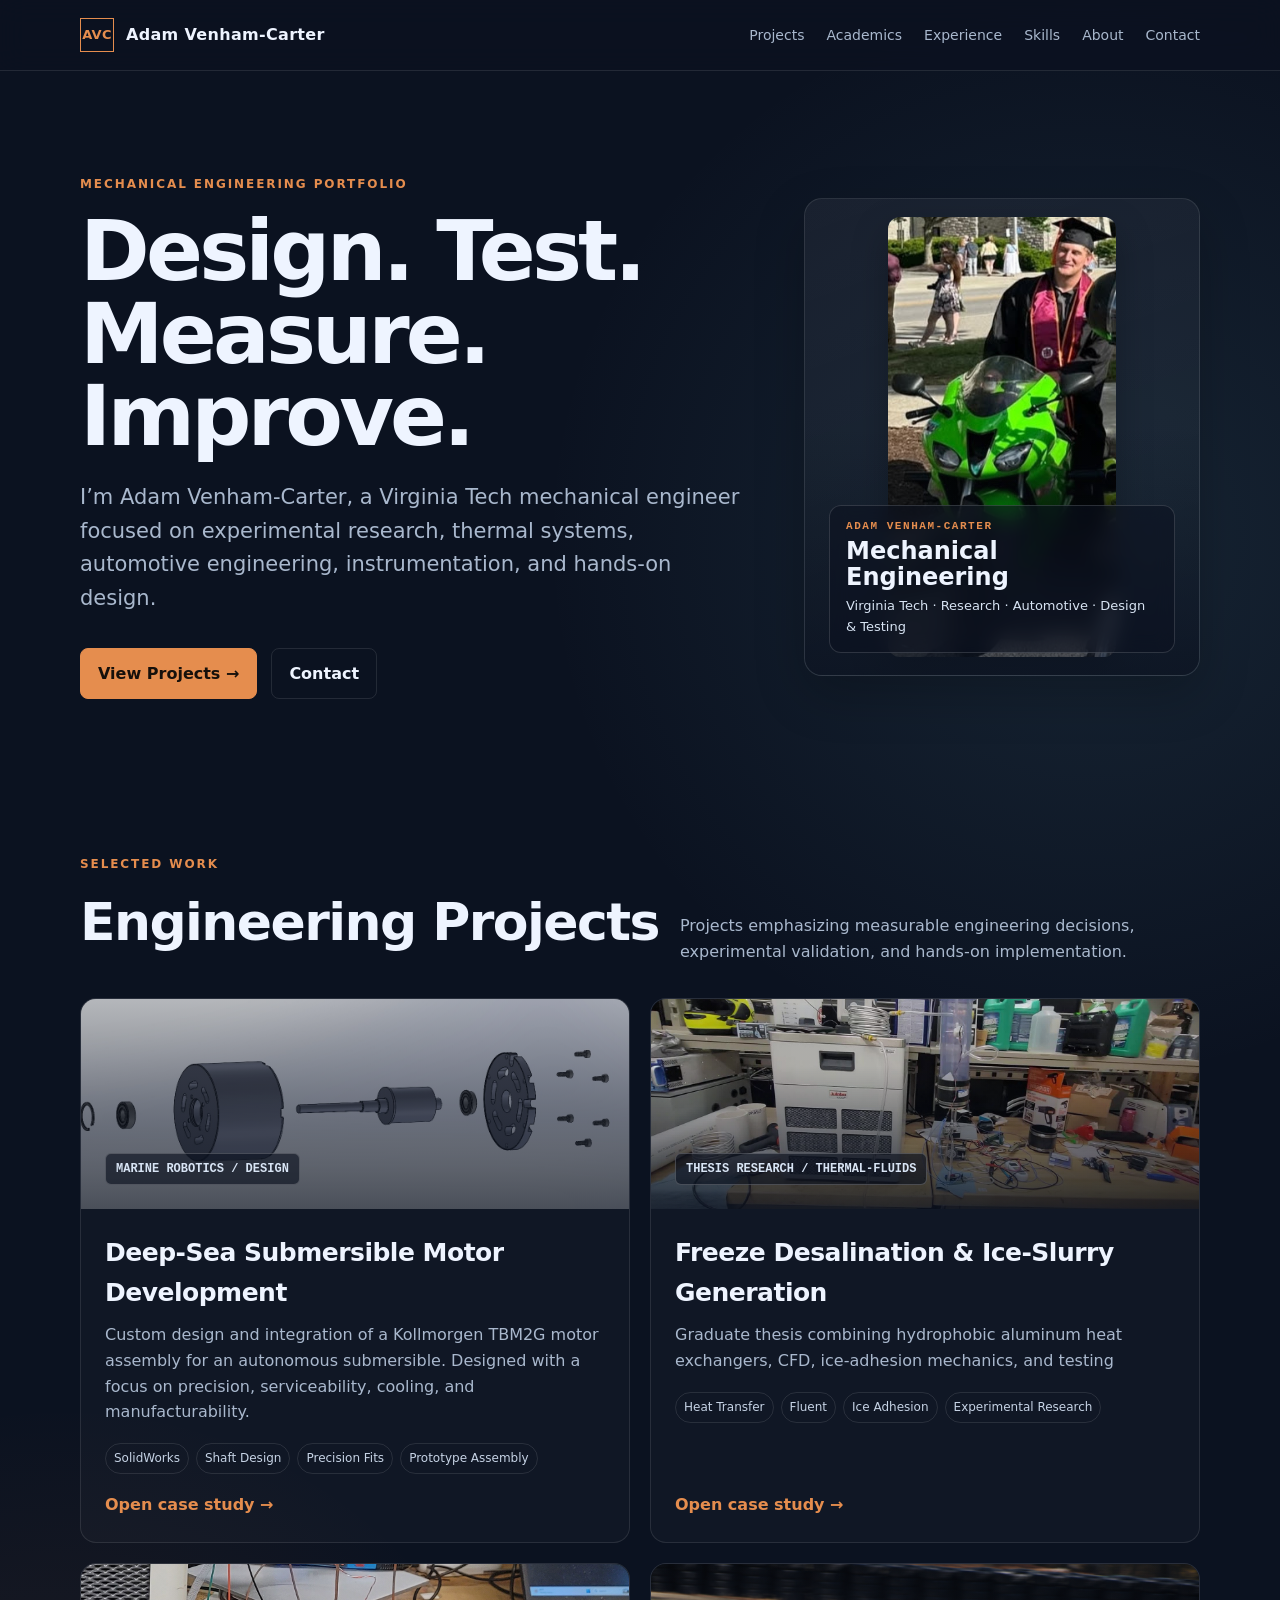
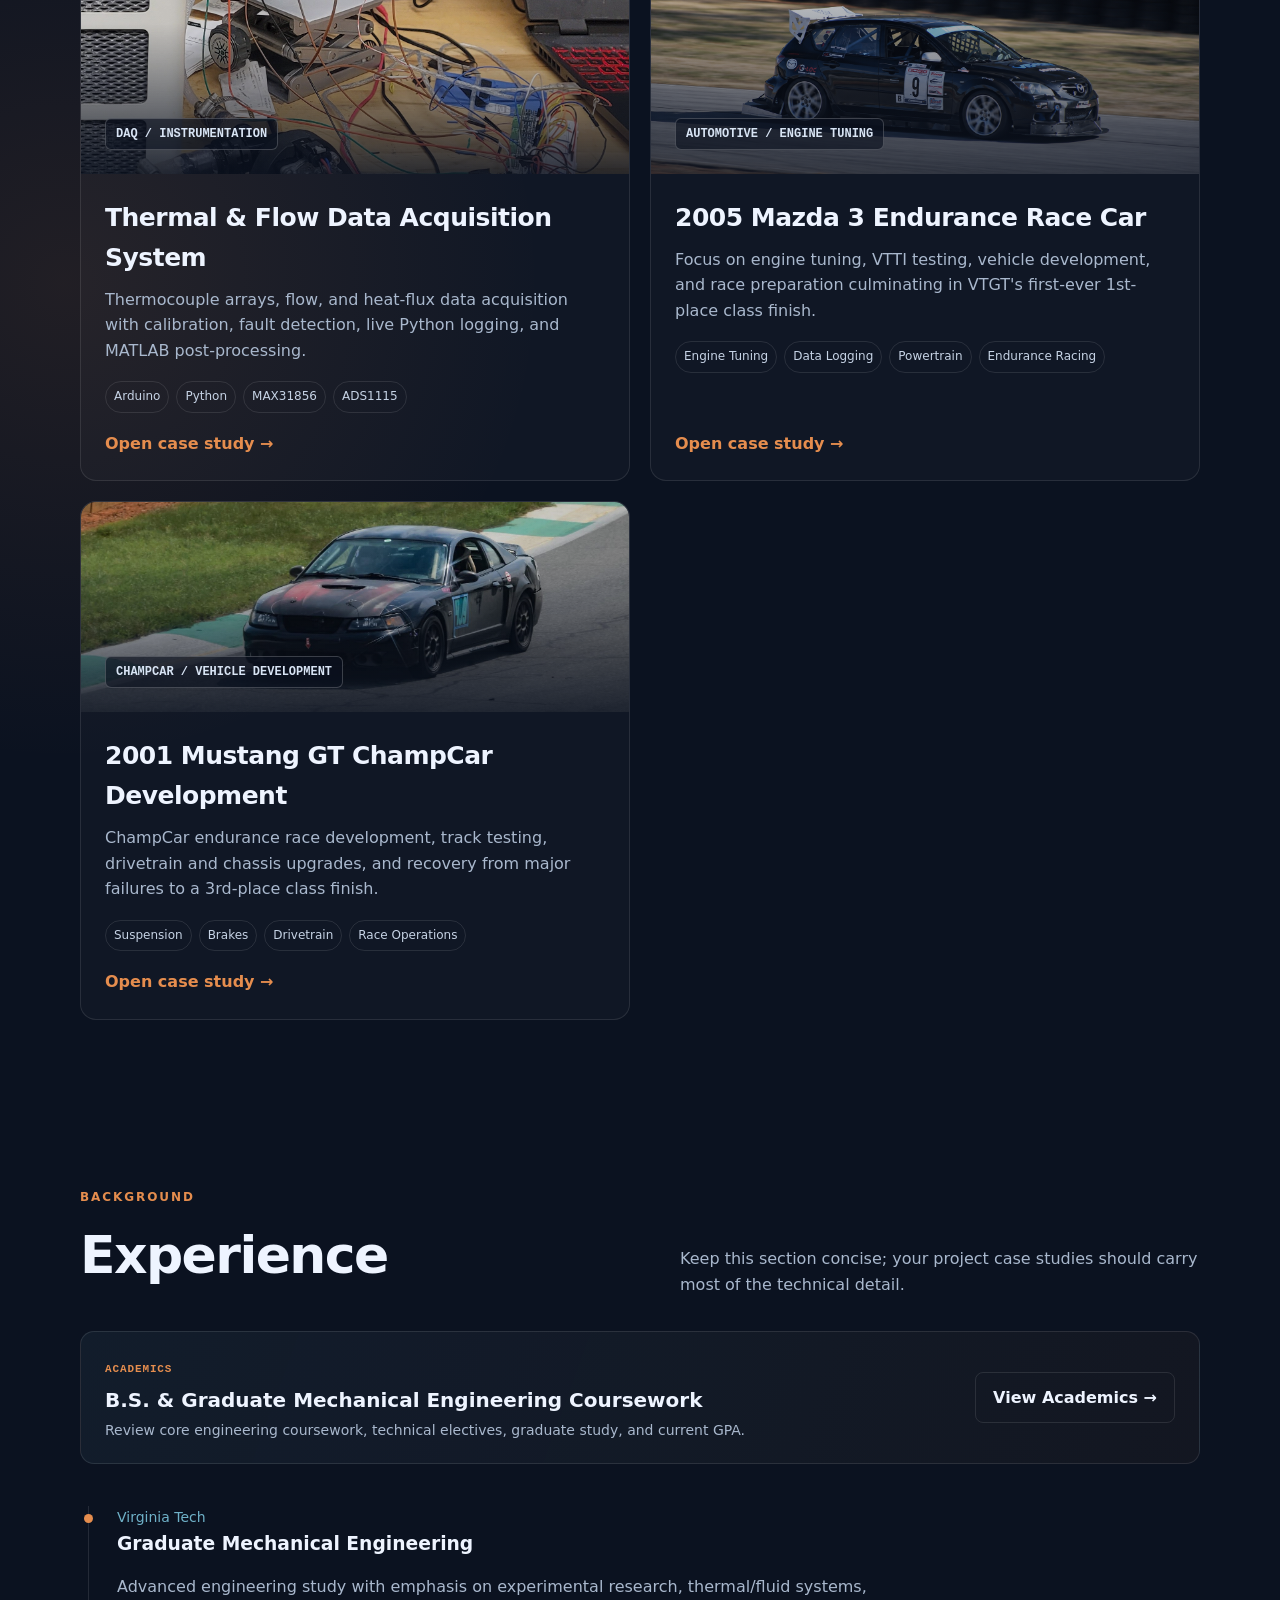
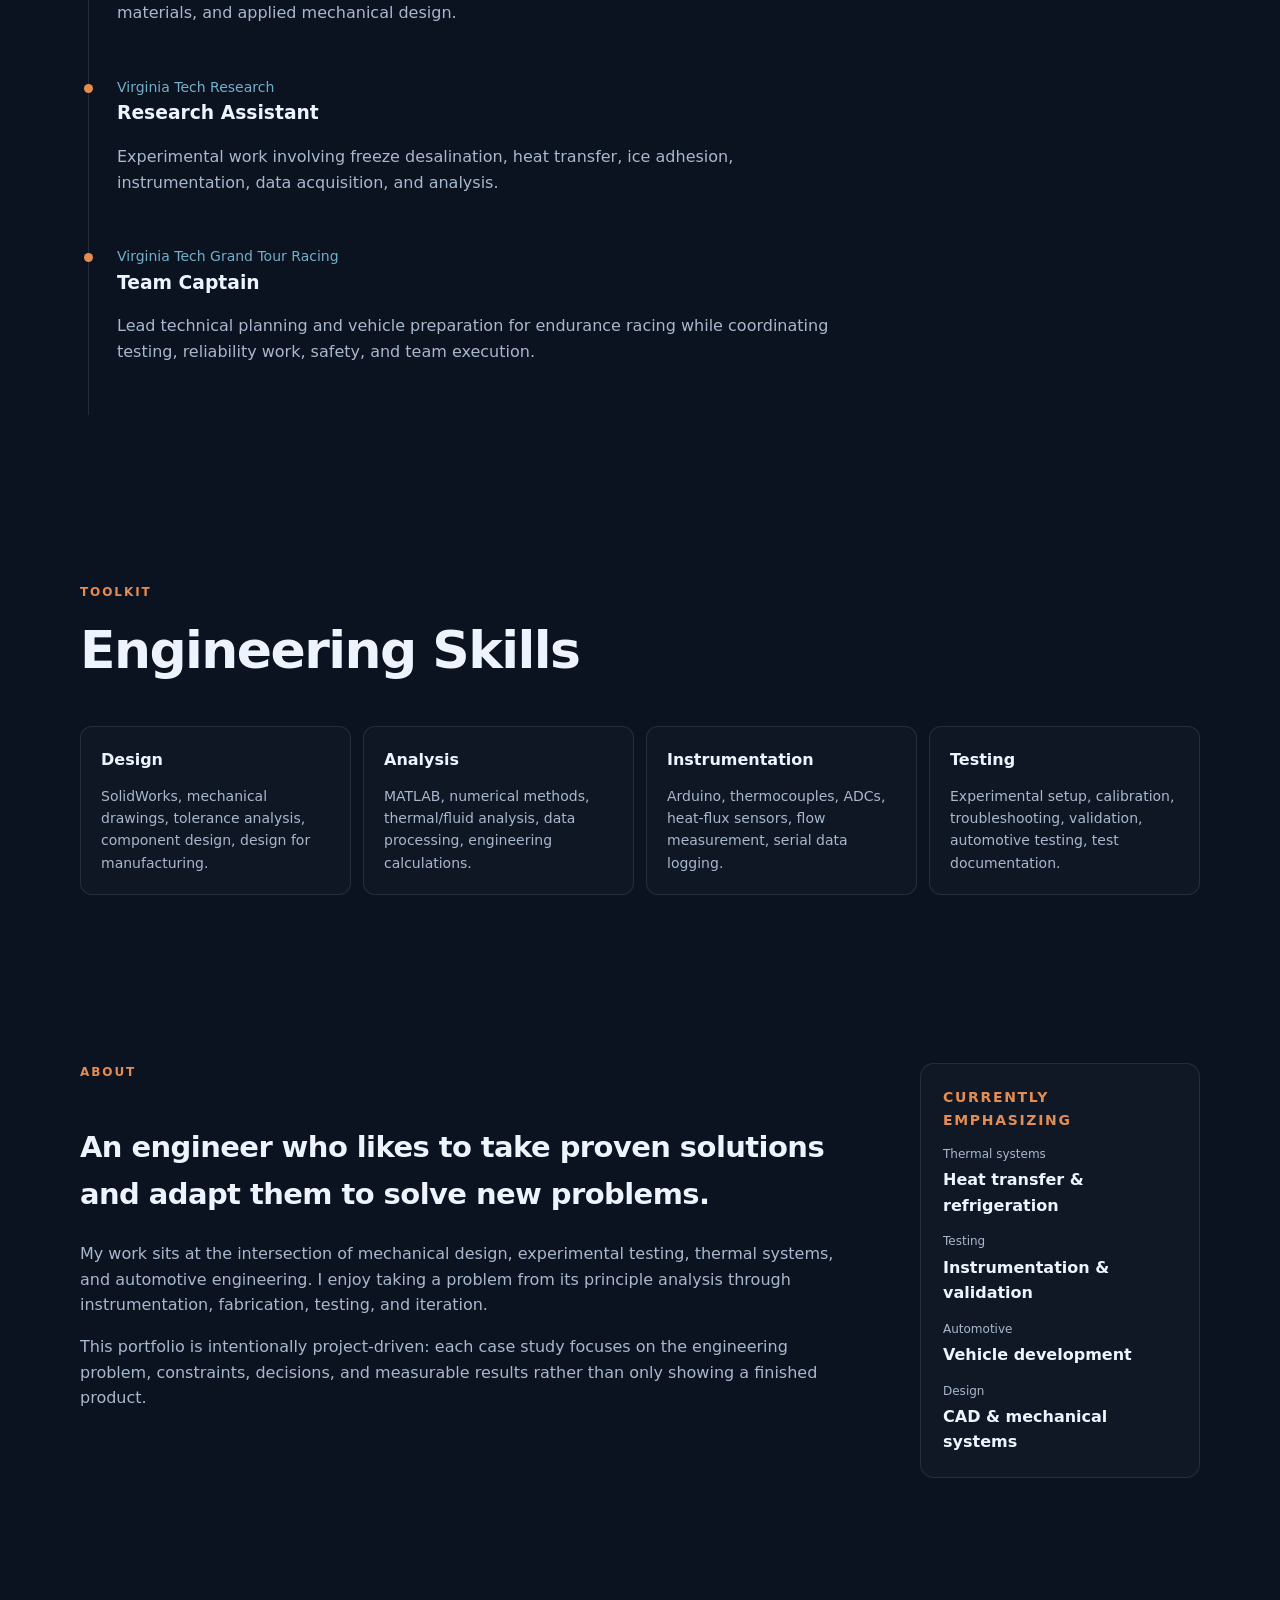
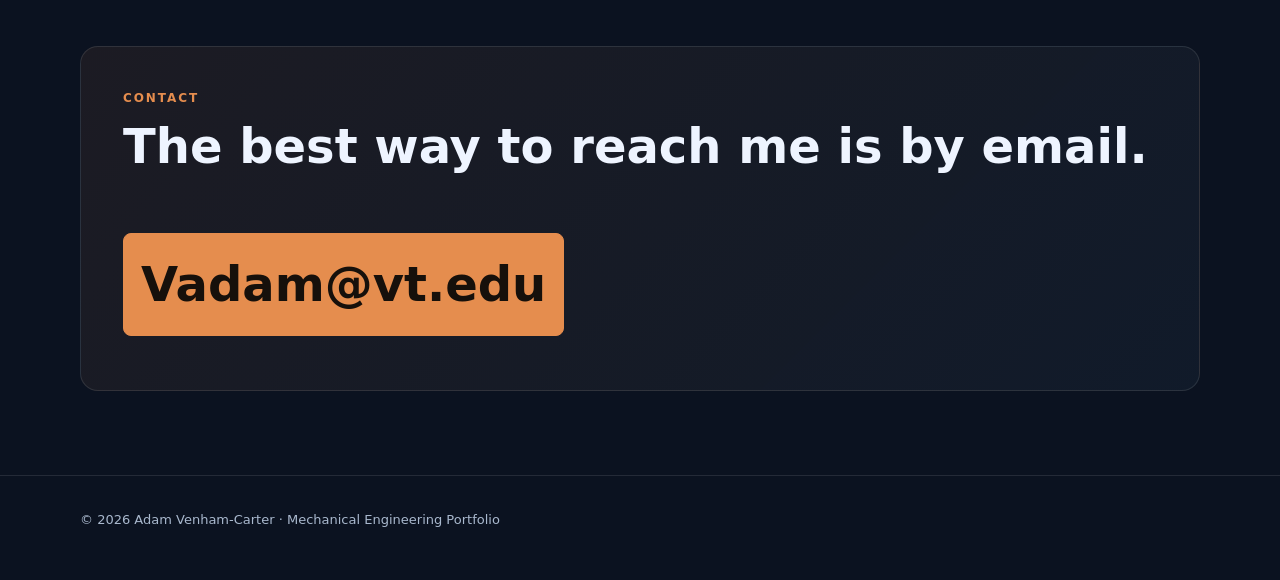
==== commit 74282155: "Update index.html" ====
--- a/index.html
+++ b/index.html
@@ -81,7 +81,7 @@
 
 <section id="about" class="section">
   <div class="container project-layout">
-    <div class="project-content"><div class="kicker">About</div><h2>Engineer who likes hardware that has to work in the real world.</h2><p>My work sits at the intersection of mechanical design, experimental testing, thermal systems, and automotive engineering. I enjoy taking a problem from first-principles analysis through instrumentation, fabrication, testing, and iteration.</p><p>This portfolio is intentionally project-driven: each case study focuses on the engineering problem, constraints, decisions, and measurable results rather than only showing a finished product.</p></div>
+    <div class="project-content"><div class="kicker">About</div><h2>An engineer who likes to take proven solutions and adapt them to solve new problems.</h2><p>My work sits at the intersection of mechanical design, experimental testing, thermal systems, and automotive engineering. I enjoy taking a problem from its principle analysis through instrumentation, fabrication, testing, and iteration.</p><p>This portfolio is intentionally project-driven: each case study focuses on the engineering problem, constraints, decisions, and measurable results rather than only showing a finished product.</p></div>
     <aside class="project-aside"><h3>Currently emphasizing</h3><dl><dt>Thermal systems</dt><dd>Heat transfer & refrigeration</dd><dt>Testing</dt><dd>Instrumentation & validation</dd><dt>Automotive</dt><dd>Vehicle development</dd><dt>Design</dt><dd>CAD & mechanical systems</dd></dl></aside>
   </div>
 </section>
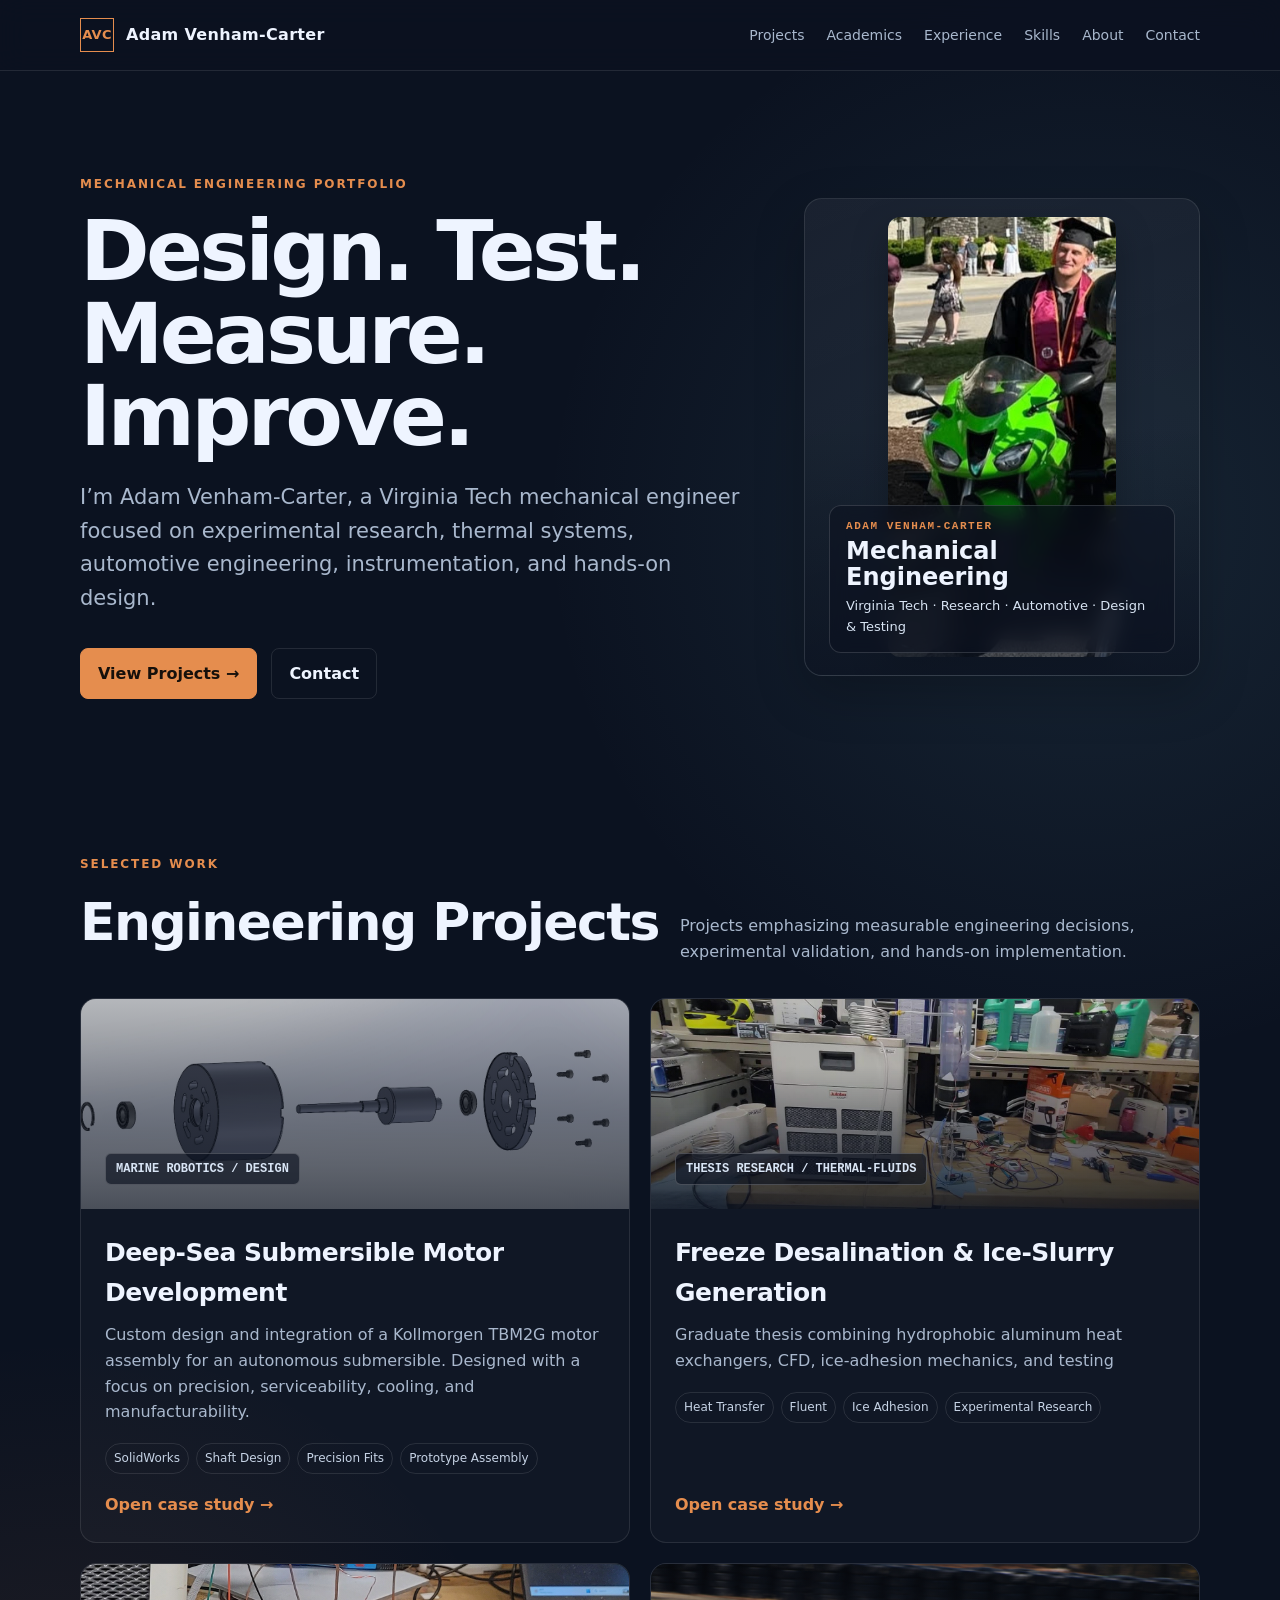
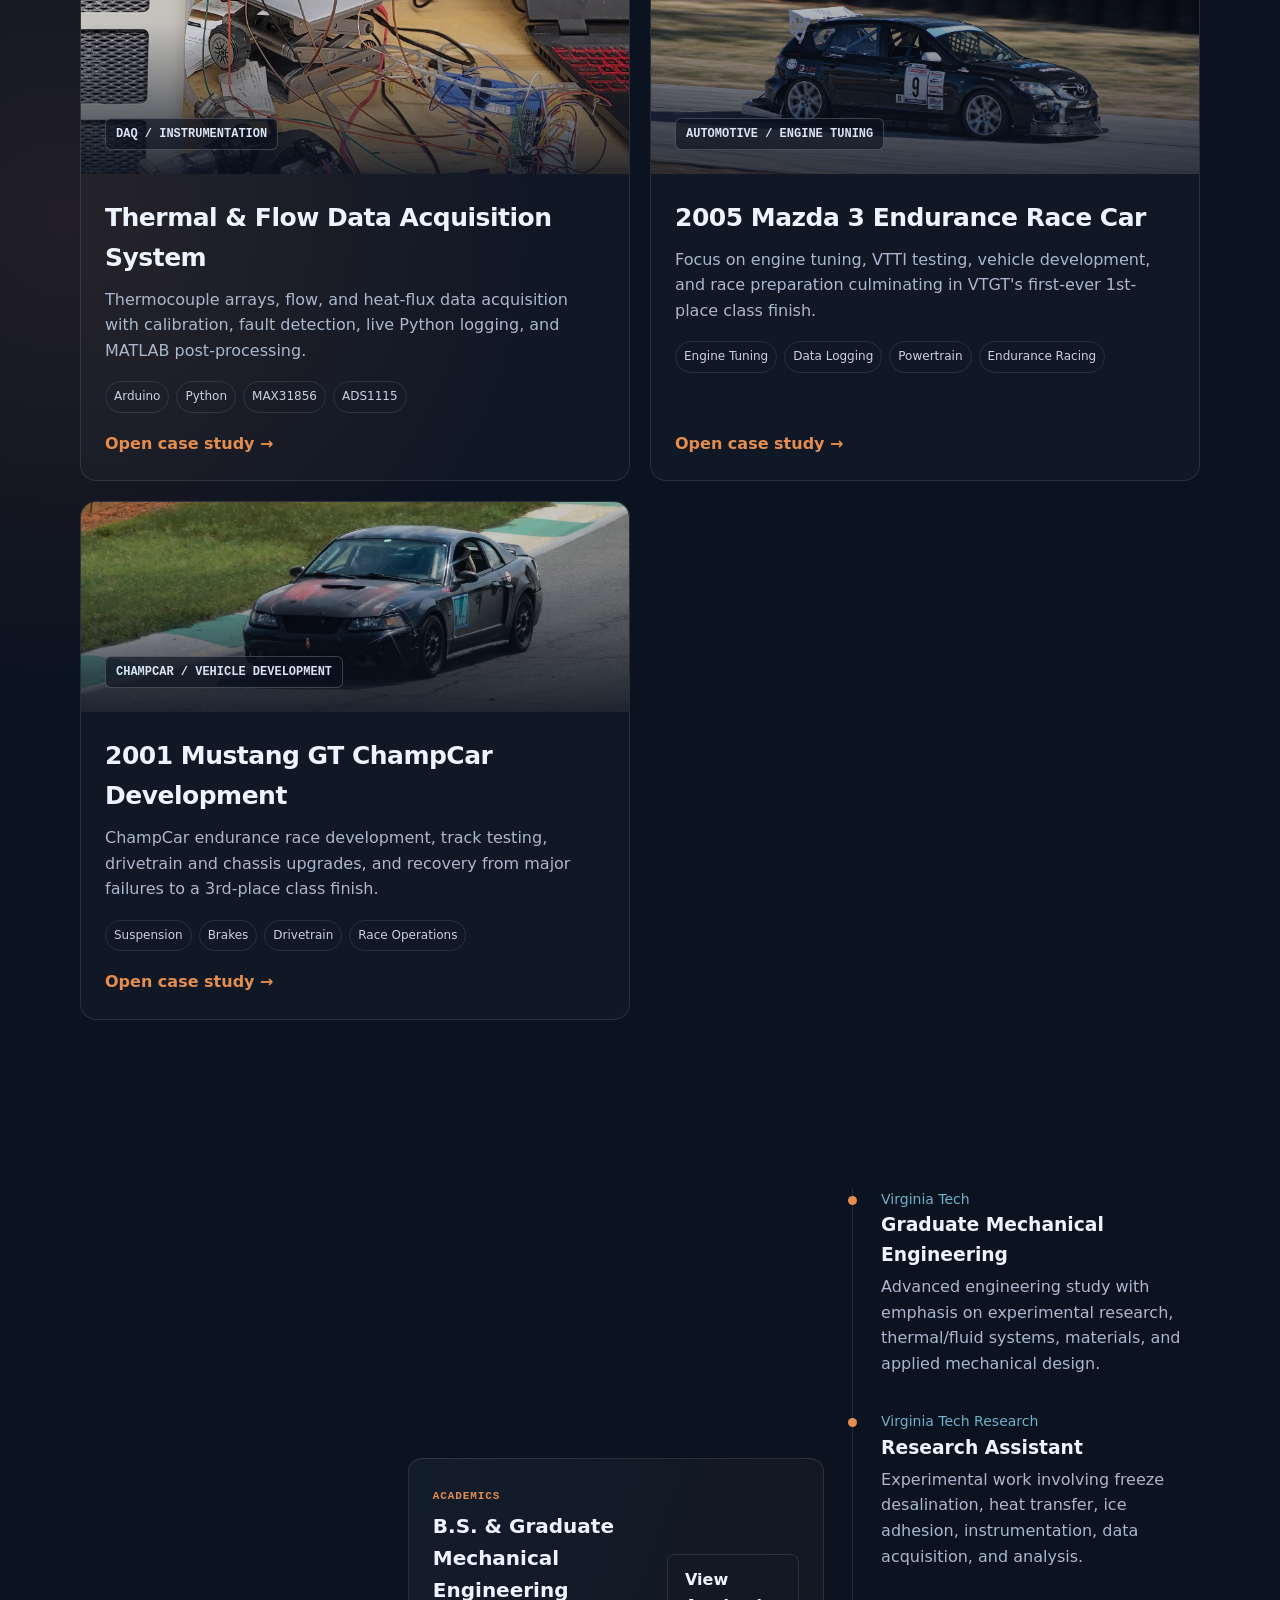
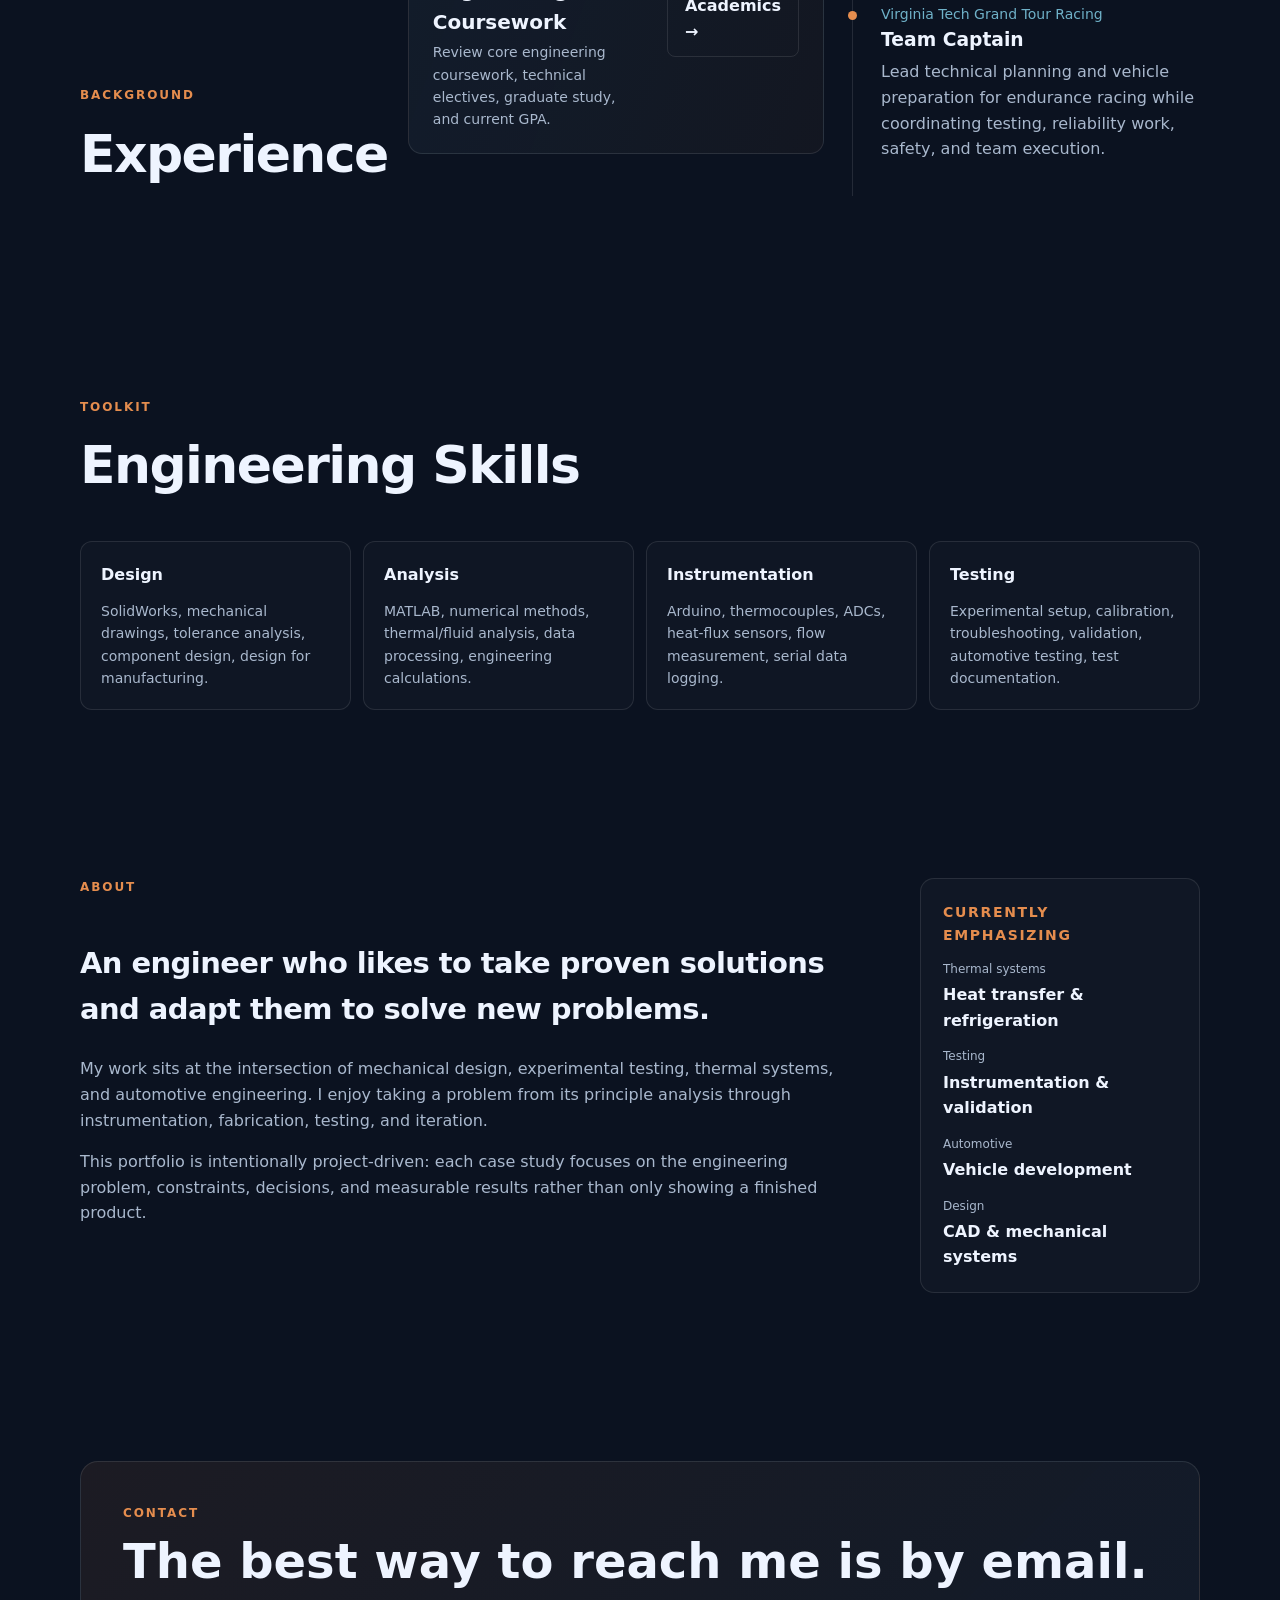
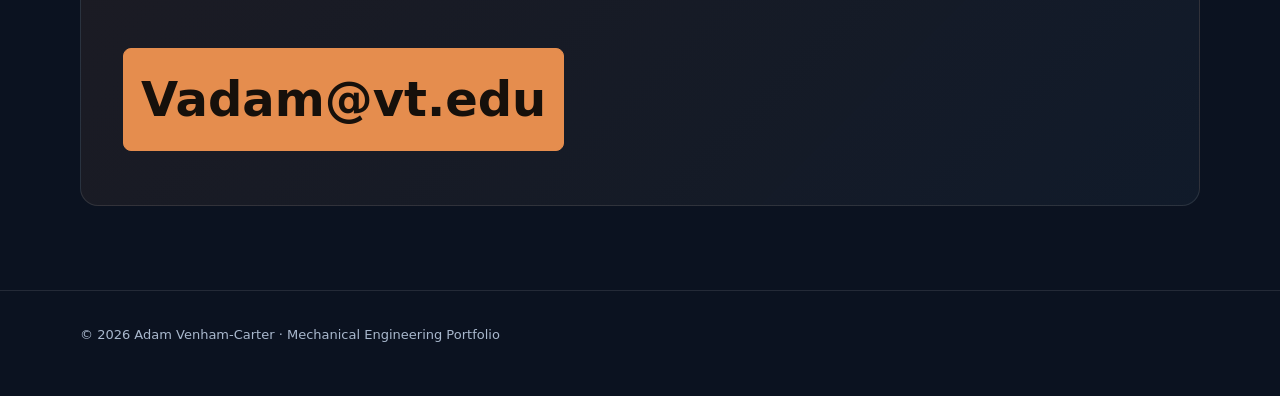
==== commit 81ac5fcd: "Update index.html" ====
--- a/index.html
+++ b/index.html
@@ -57,7 +57,7 @@
 
 <section id="experience" class="section">
   <div class="container">
-    <div class="section-head"><div><div class="kicker">Background</div><h2>Experience</h2></div><p>Keep this section concise; your project case studies should carry most of the technical detail.</p></div>
+    <div class="section-head"><div><div class="kicker">Background</div><h2>Experience</h2></p></div>
     <div class="academics-callout"><div><span class="course-code">ACADEMICS</span><h3>B.S. &amp; Graduate Mechanical Engineering Coursework</h3><p>Review core engineering coursework, technical electives, graduate study, and current GPA.</p></div><a class="btn secondary" href="academics.html">View Academics →</a></div>
     <div class="timeline">
       <div class="timeline-item"><div class="meta">Virginia Tech</div><h3>Graduate Mechanical Engineering</h3><p>Advanced engineering study with emphasis on experimental research, thermal/fluid systems, materials, and applied mechanical design.</p></div>
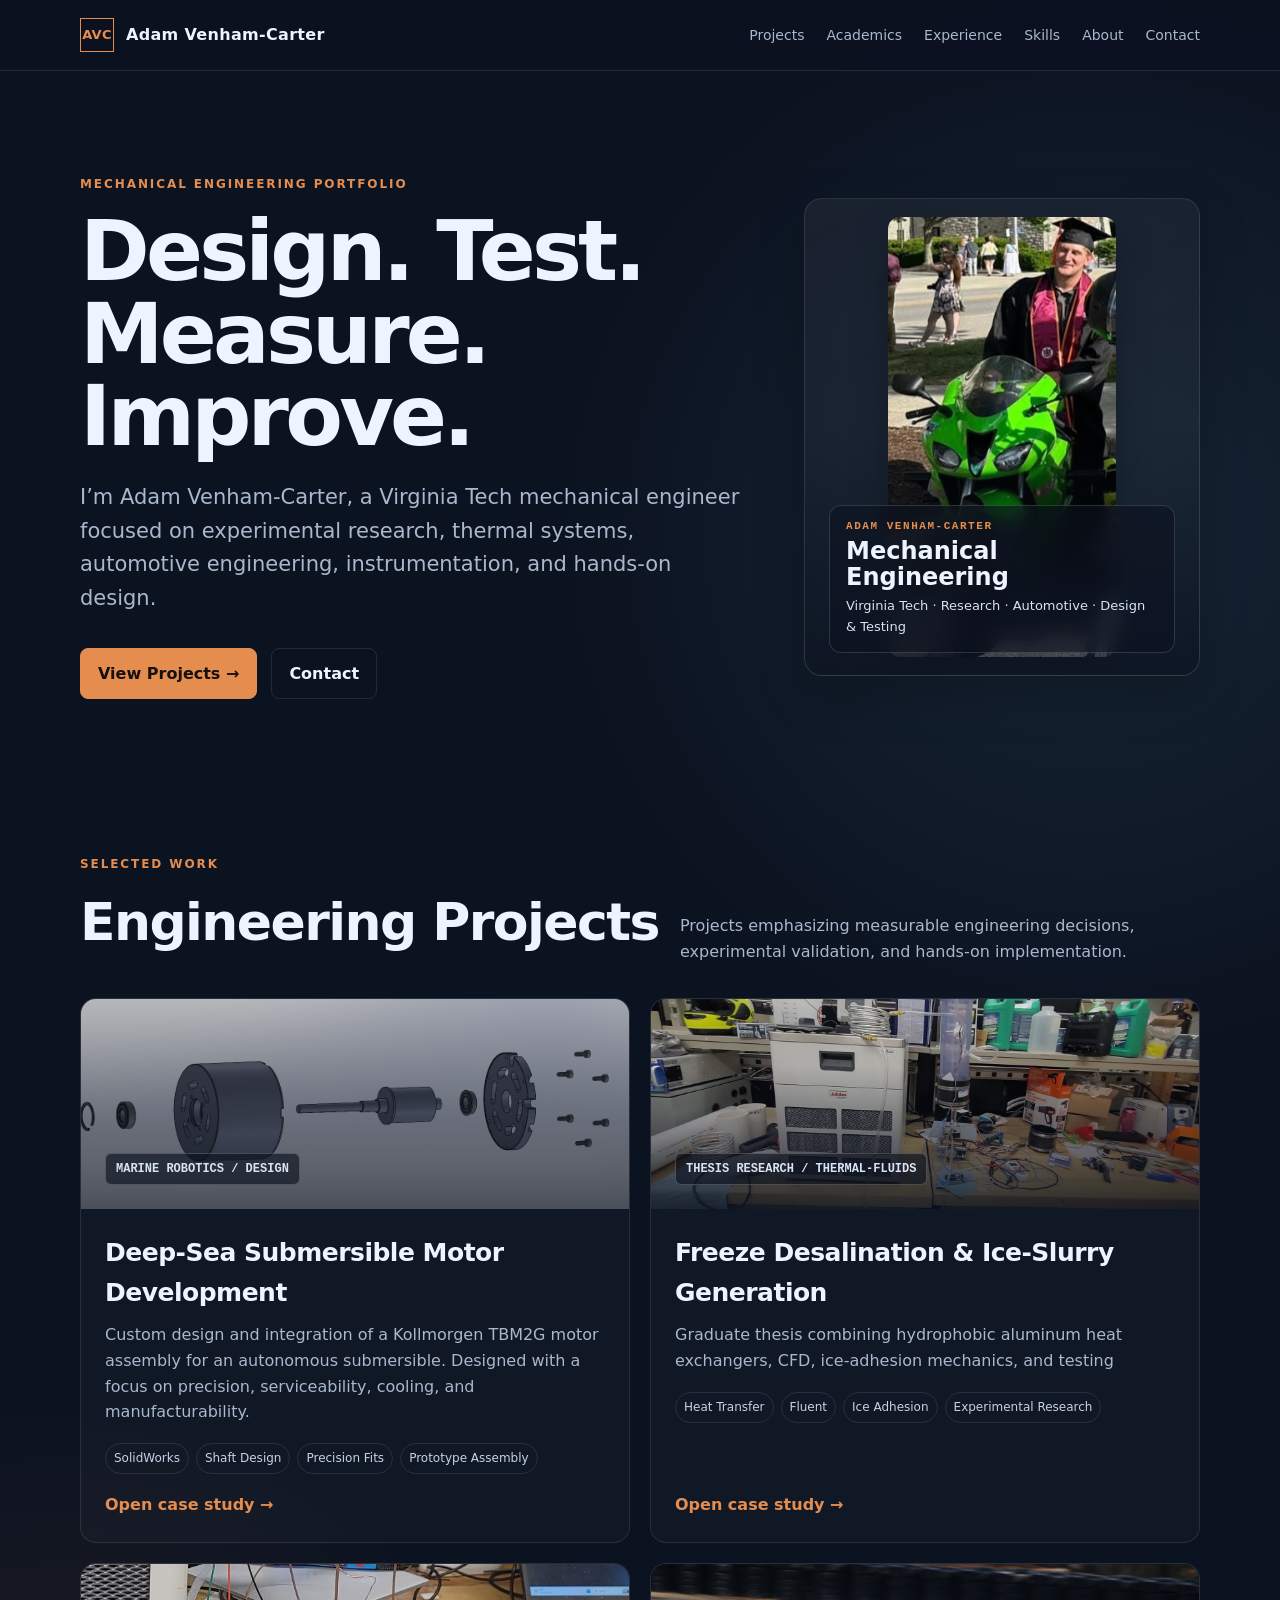
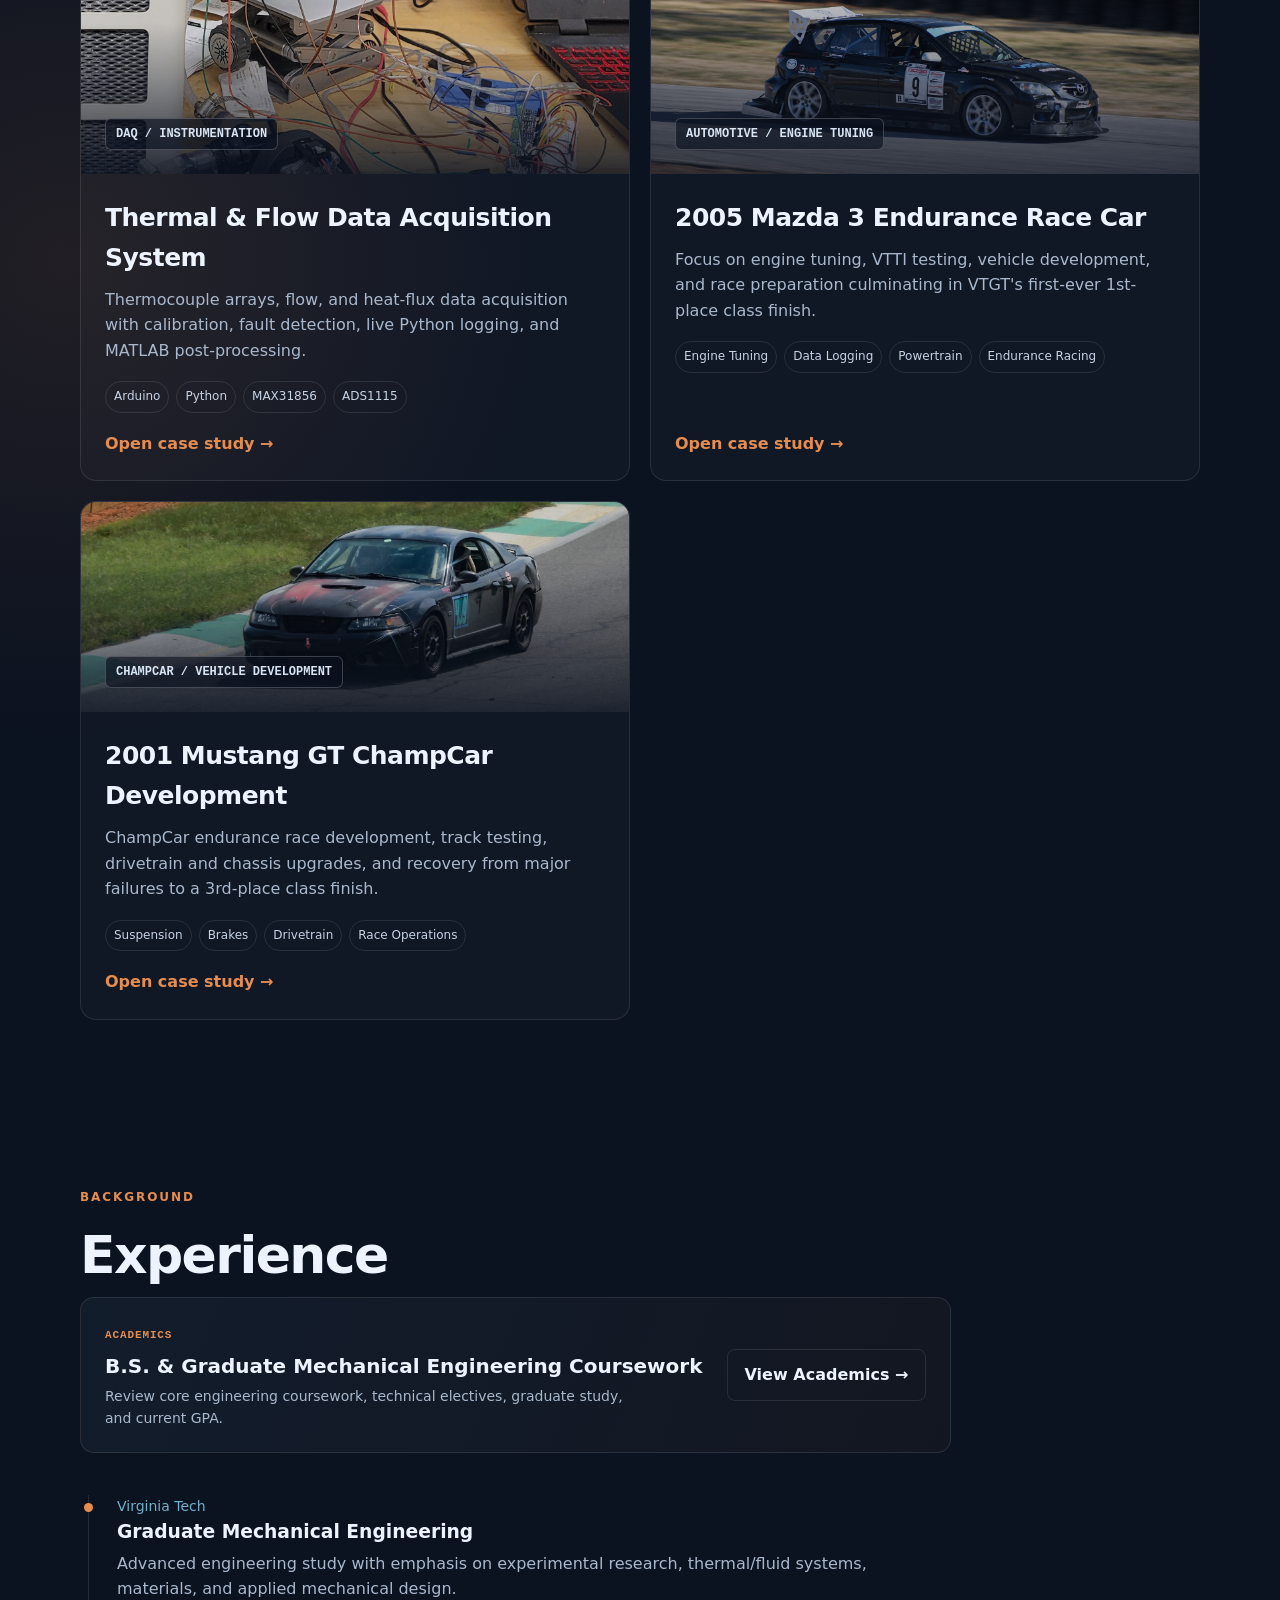
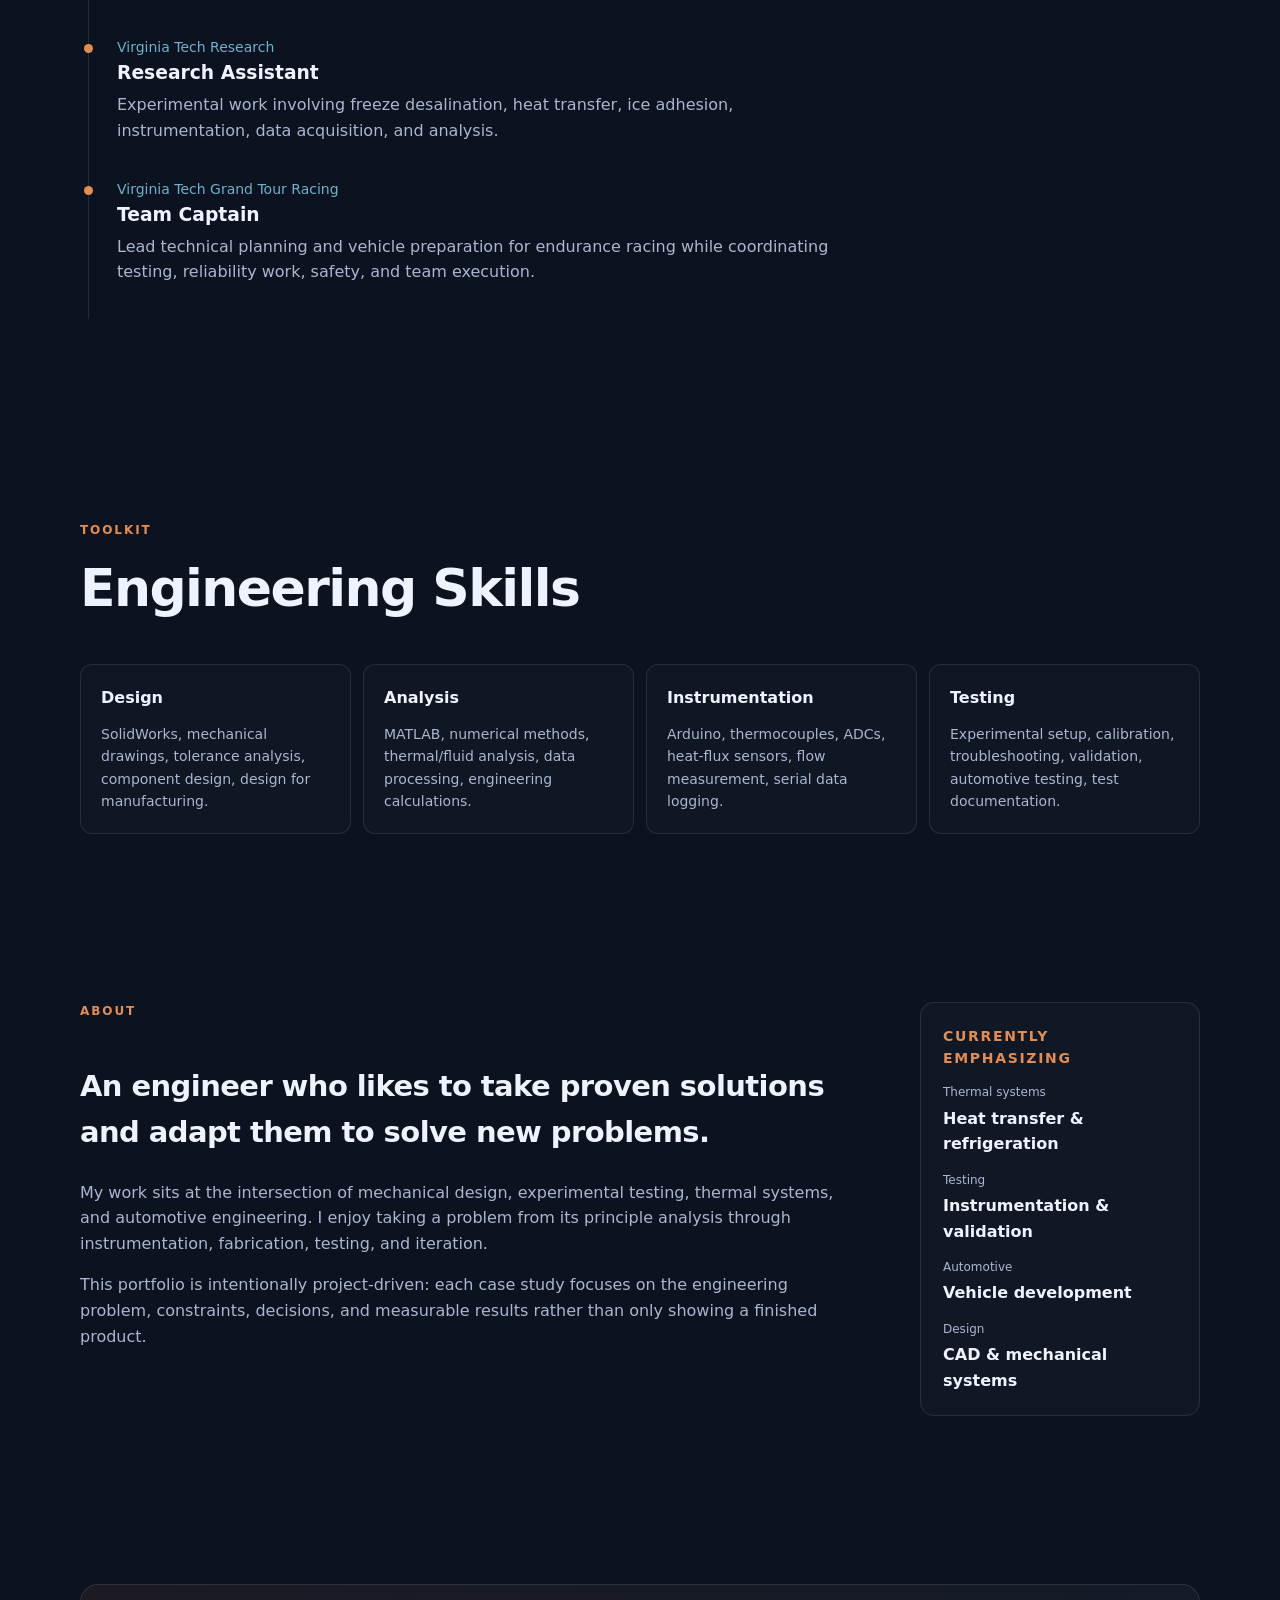
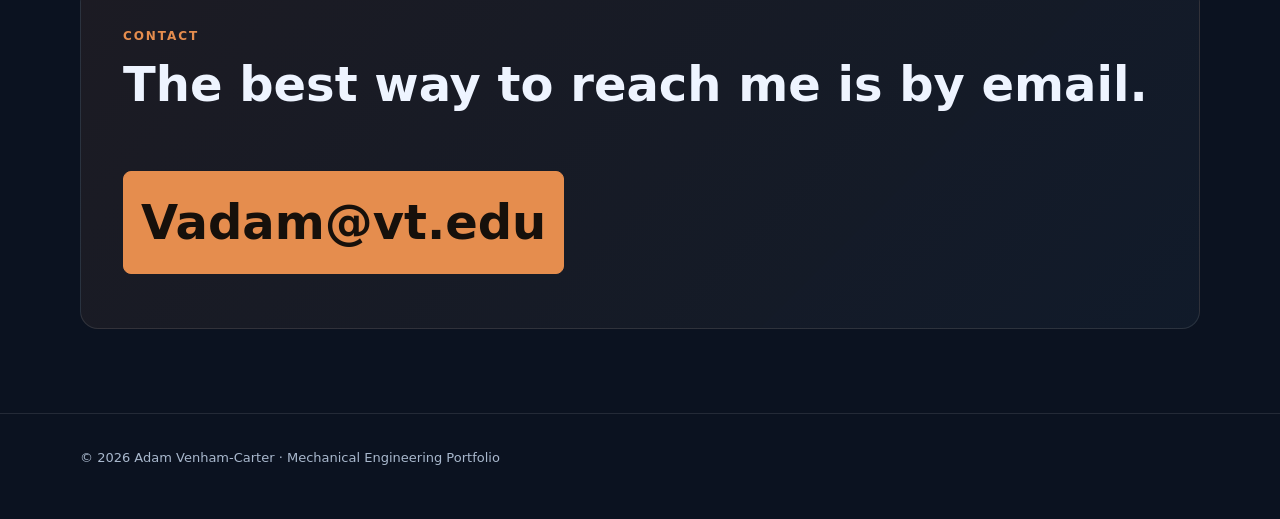
==== commit b61834ee: "Update index.html" ====
--- a/index.html
+++ b/index.html
@@ -57,7 +57,7 @@
 
 <section id="experience" class="section">
   <div class="container">
-    <div class="section-head"><div><div class="kicker">Background</div><h2>Experience</h2></p></div>
+    <div class="section-head"><div><div class="kicker">Background</div><h2>Experience</h2>
     <div class="academics-callout"><div><span class="course-code">ACADEMICS</span><h3>B.S. &amp; Graduate Mechanical Engineering Coursework</h3><p>Review core engineering coursework, technical electives, graduate study, and current GPA.</p></div><a class="btn secondary" href="academics.html">View Academics →</a></div>
     <div class="timeline">
       <div class="timeline-item"><div class="meta">Virginia Tech</div><h3>Graduate Mechanical Engineering</h3><p>Advanced engineering study with emphasis on experimental research, thermal/fluid systems, materials, and applied mechanical design.</p></div>
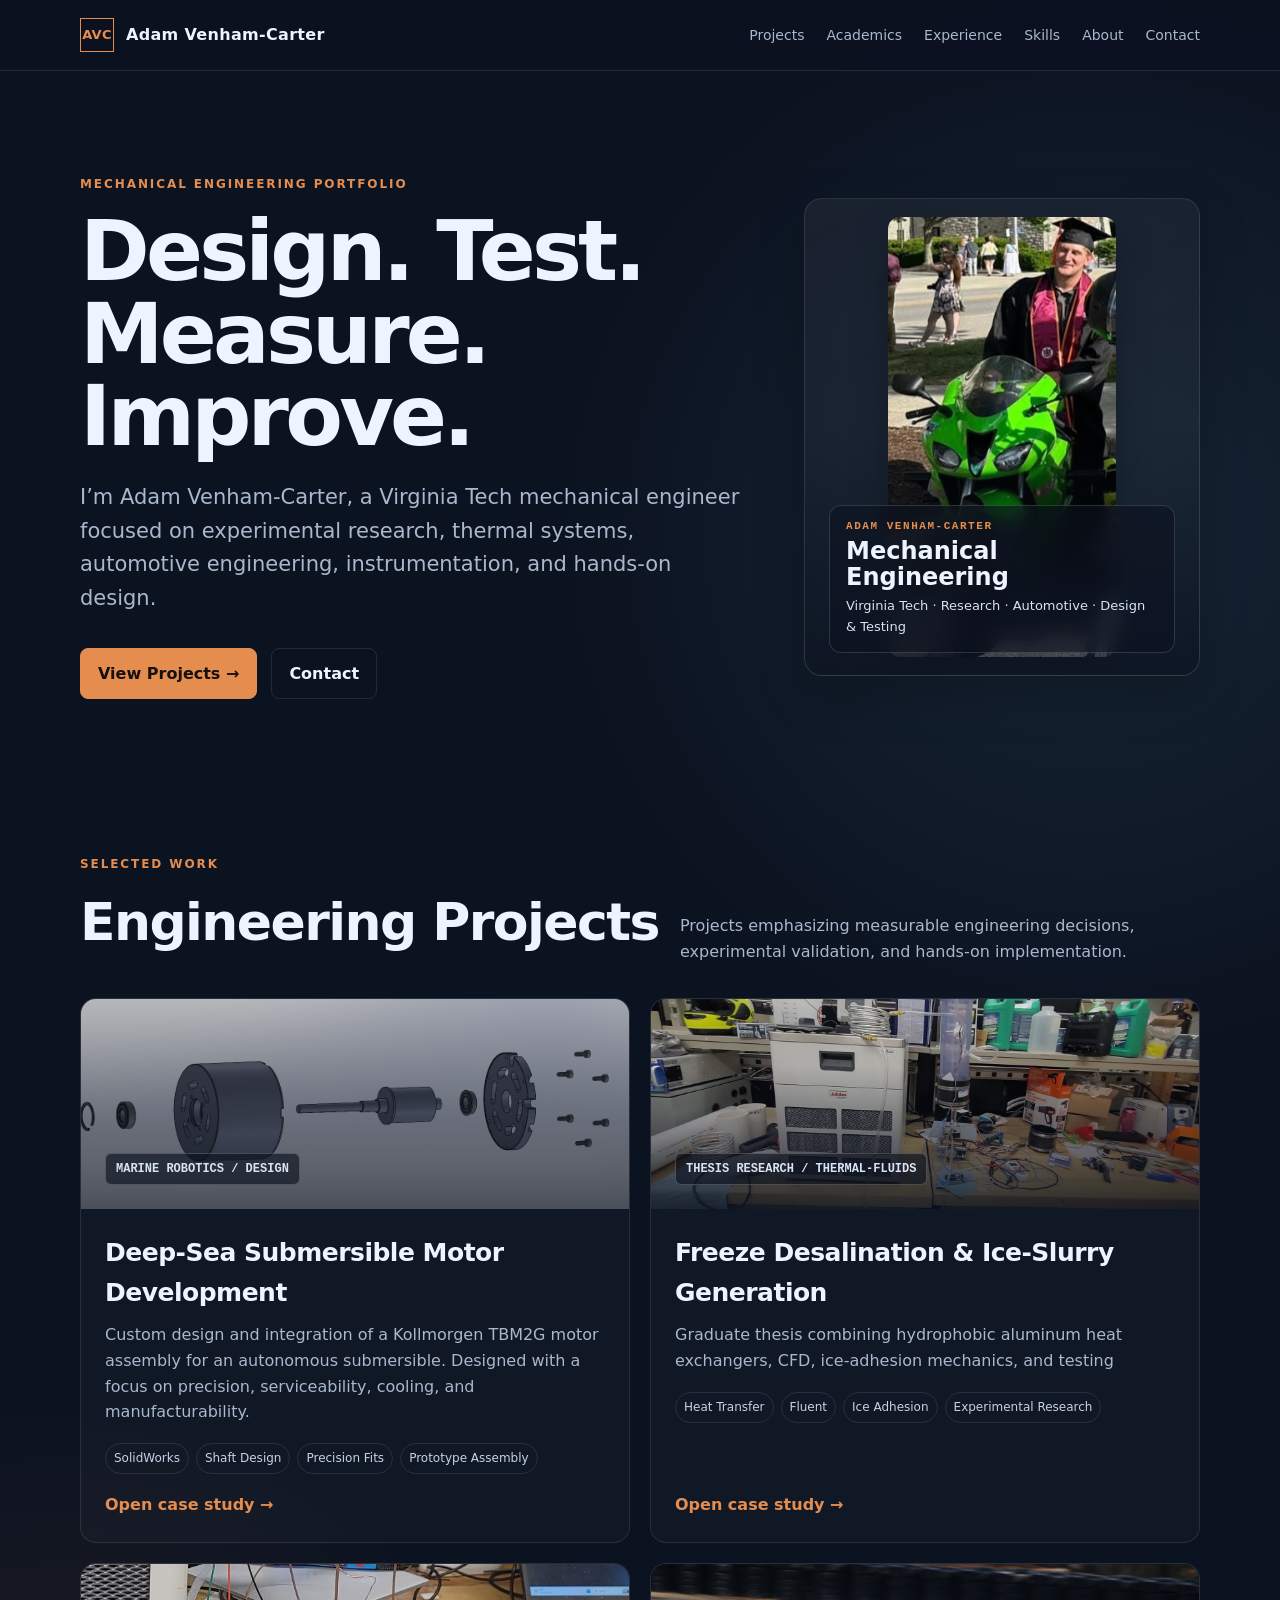
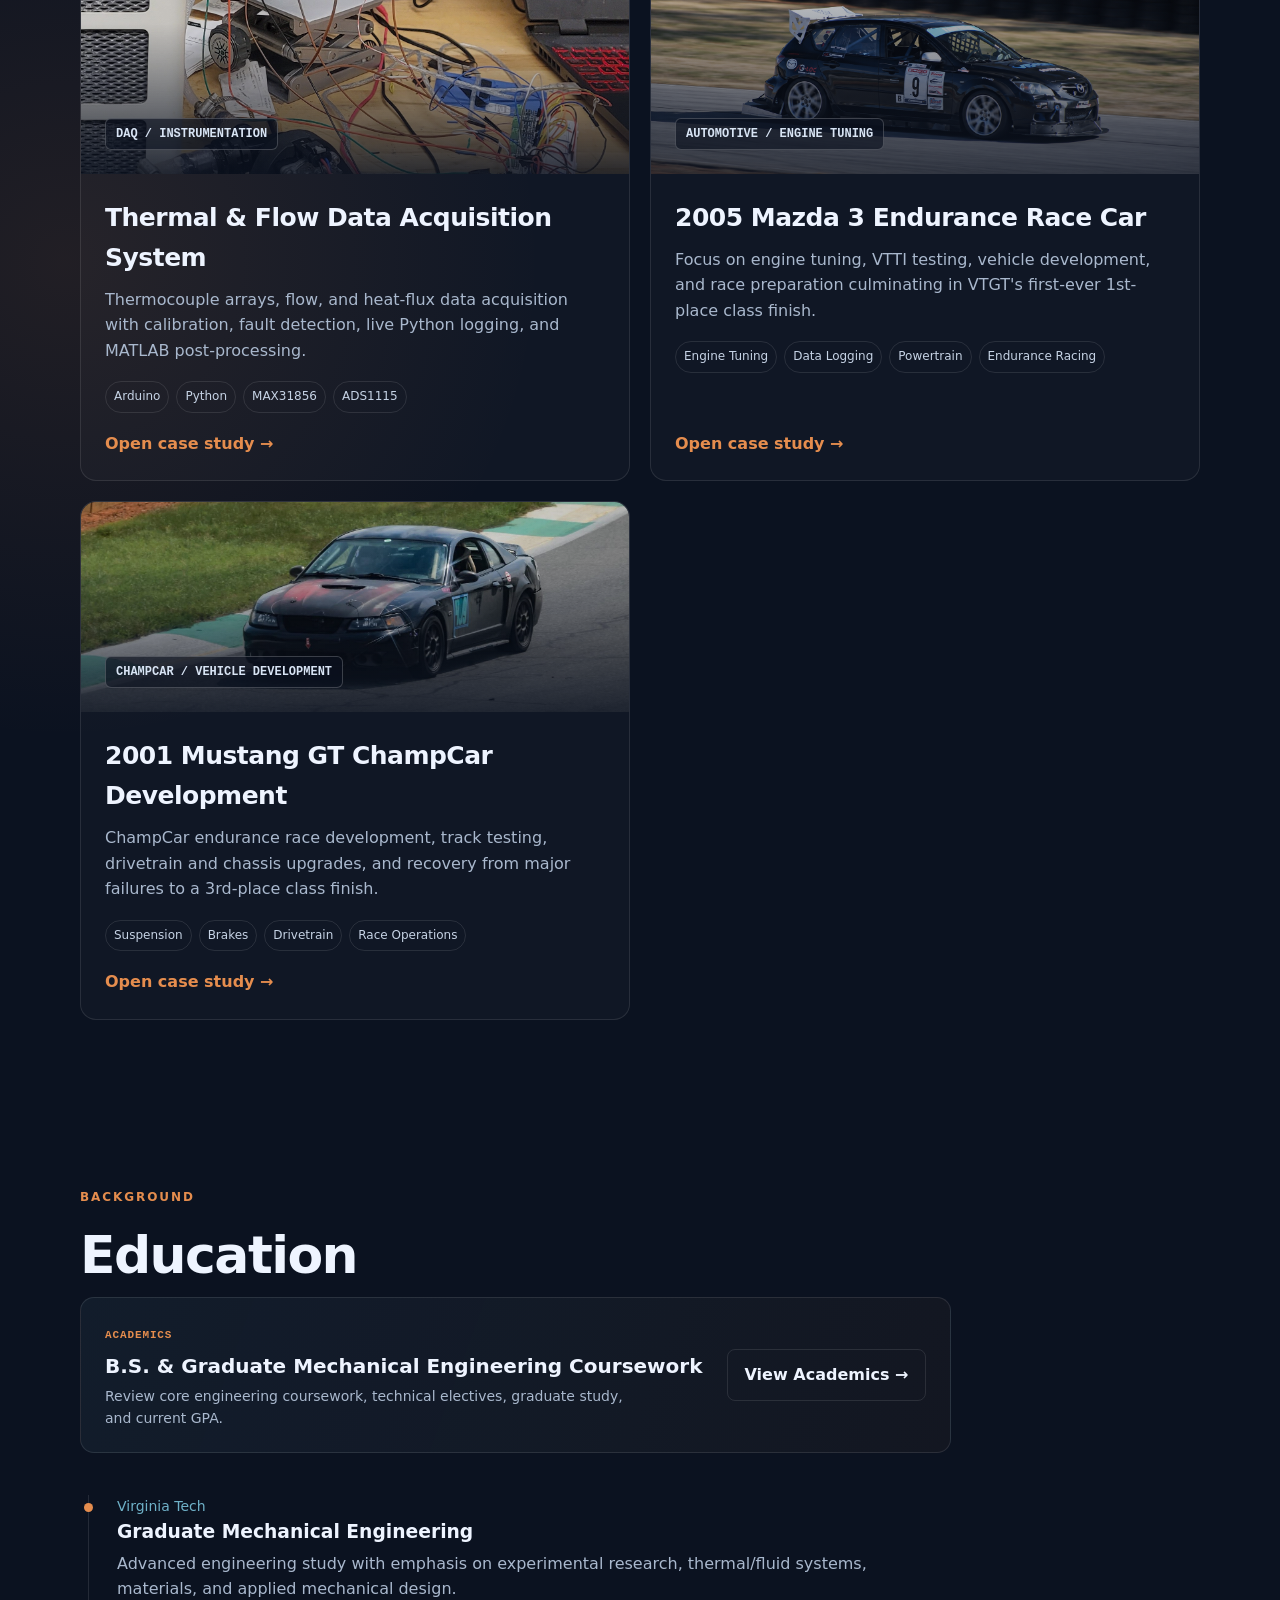
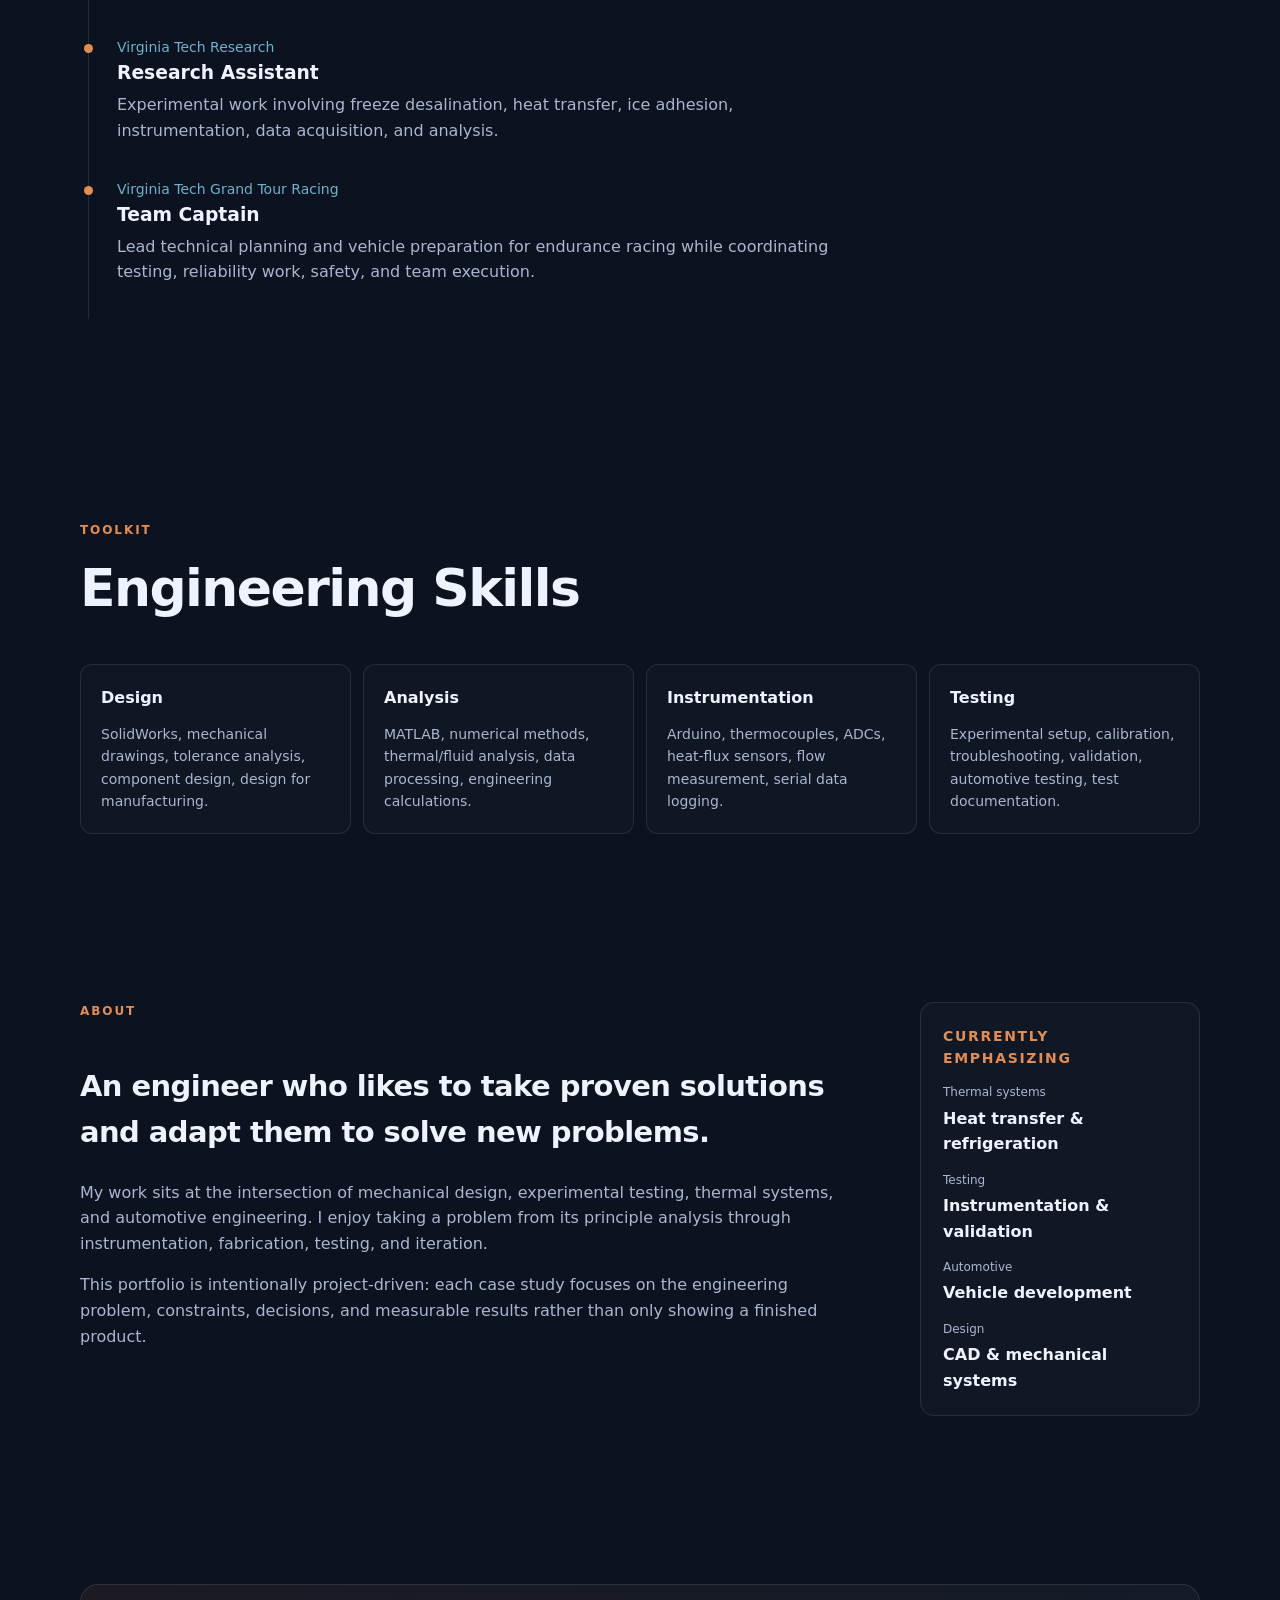
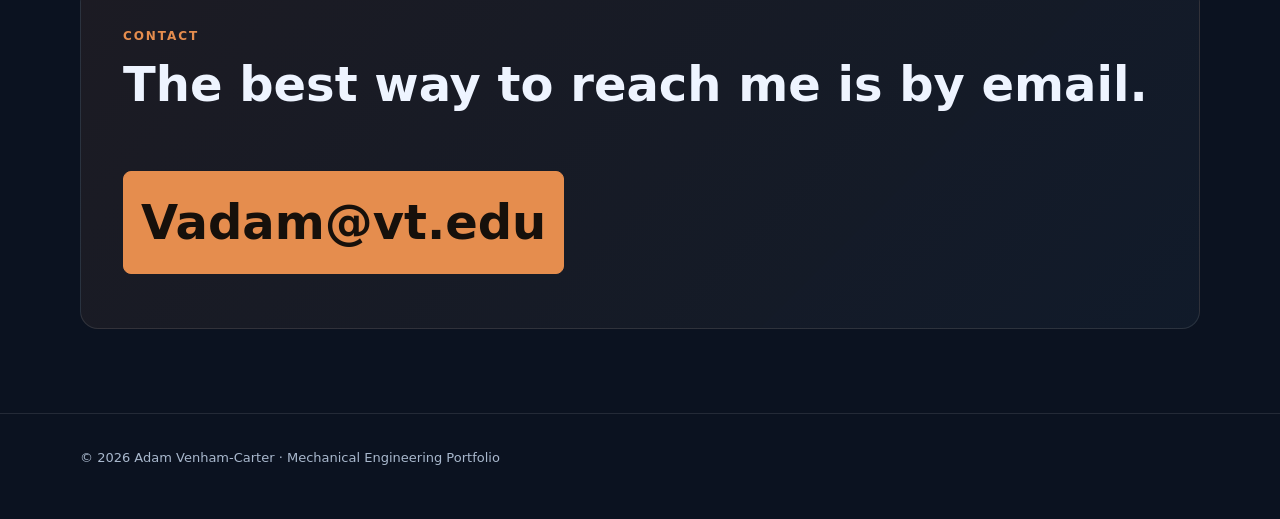
==== commit d8f6ea9f: "Update index.html" ====
--- a/index.html
+++ b/index.html
@@ -57,7 +57,7 @@
 
 <section id="experience" class="section">
   <div class="container">
-    <div class="section-head"><div><div class="kicker">Background</div><h2>Experience</h2>
+    <div class="section-head"><div><div class="kicker">Background</div><h2>Education</h2>
     <div class="academics-callout"><div><span class="course-code">ACADEMICS</span><h3>B.S. &amp; Graduate Mechanical Engineering Coursework</h3><p>Review core engineering coursework, technical electives, graduate study, and current GPA.</p></div><a class="btn secondary" href="academics.html">View Academics →</a></div>
     <div class="timeline">
       <div class="timeline-item"><div class="meta">Virginia Tech</div><h3>Graduate Mechanical Engineering</h3><p>Advanced engineering study with emphasis on experimental research, thermal/fluid systems, materials, and applied mechanical design.</p></div>
